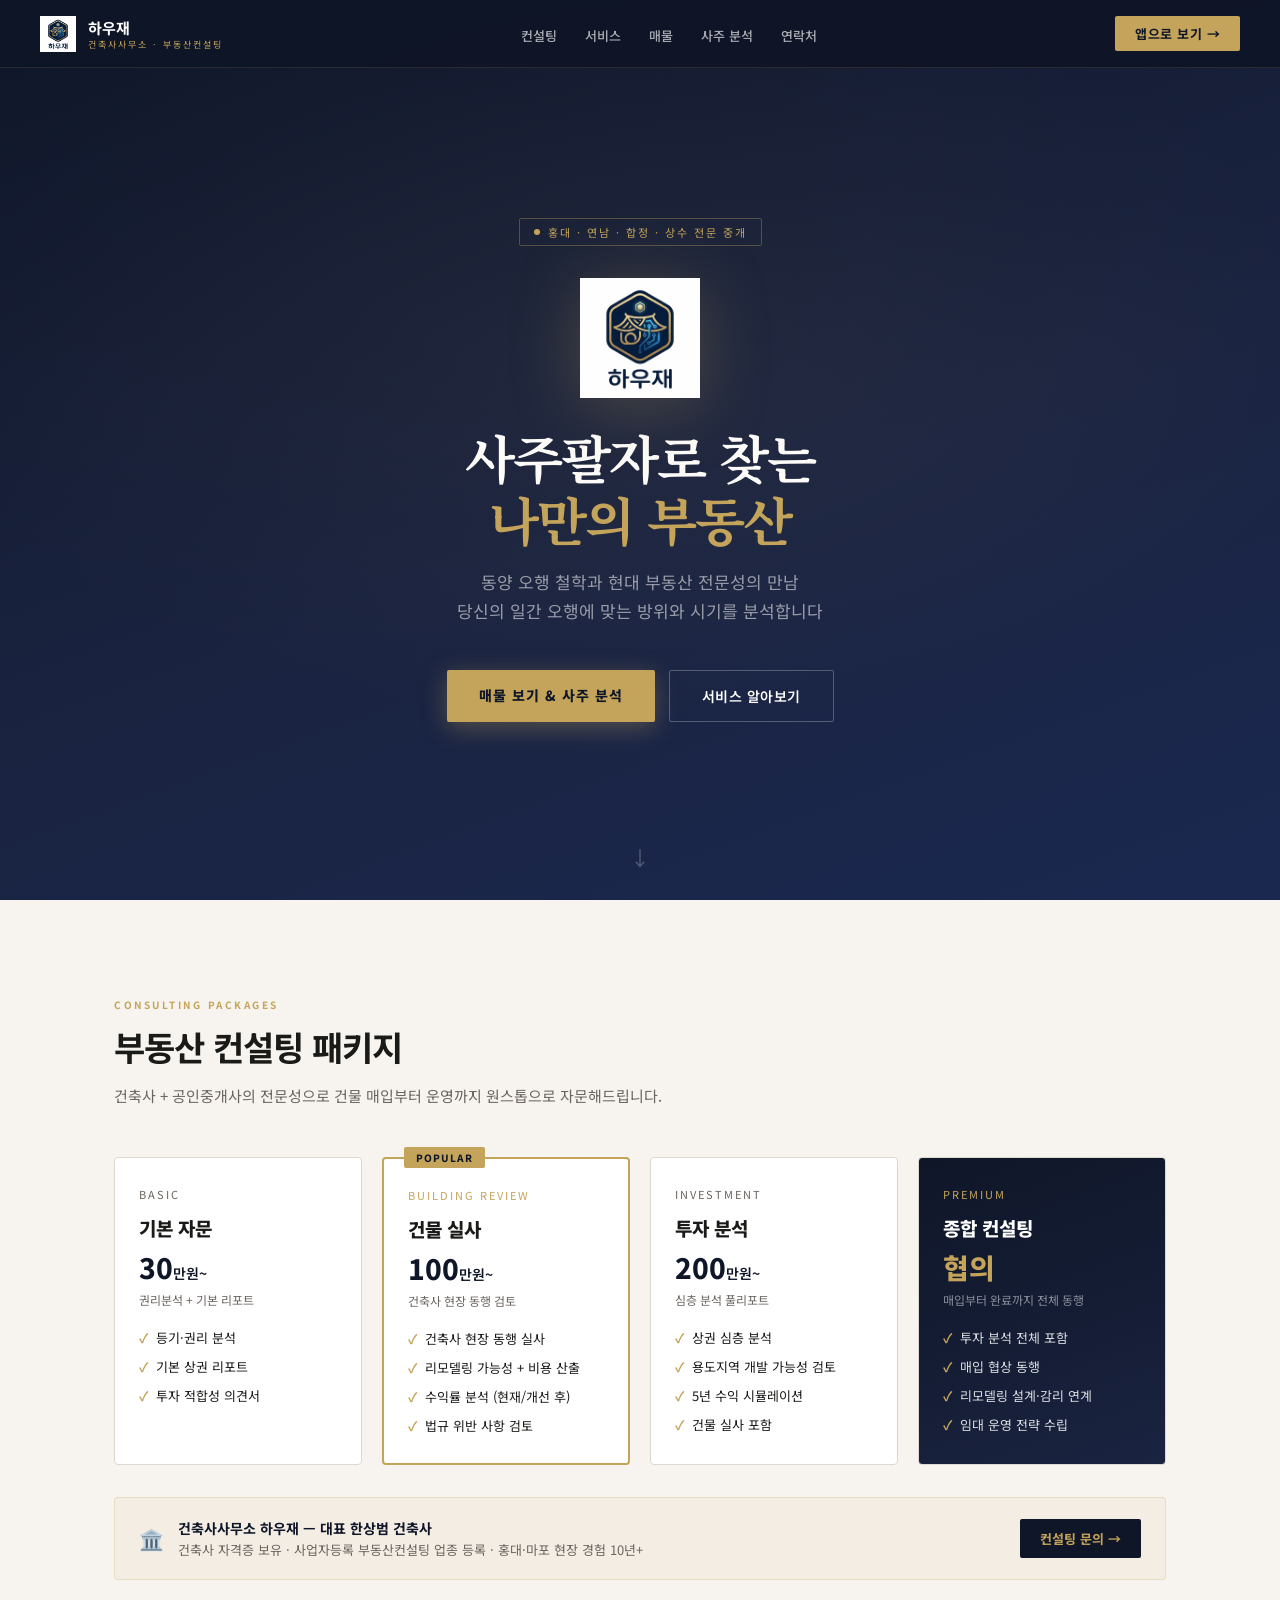
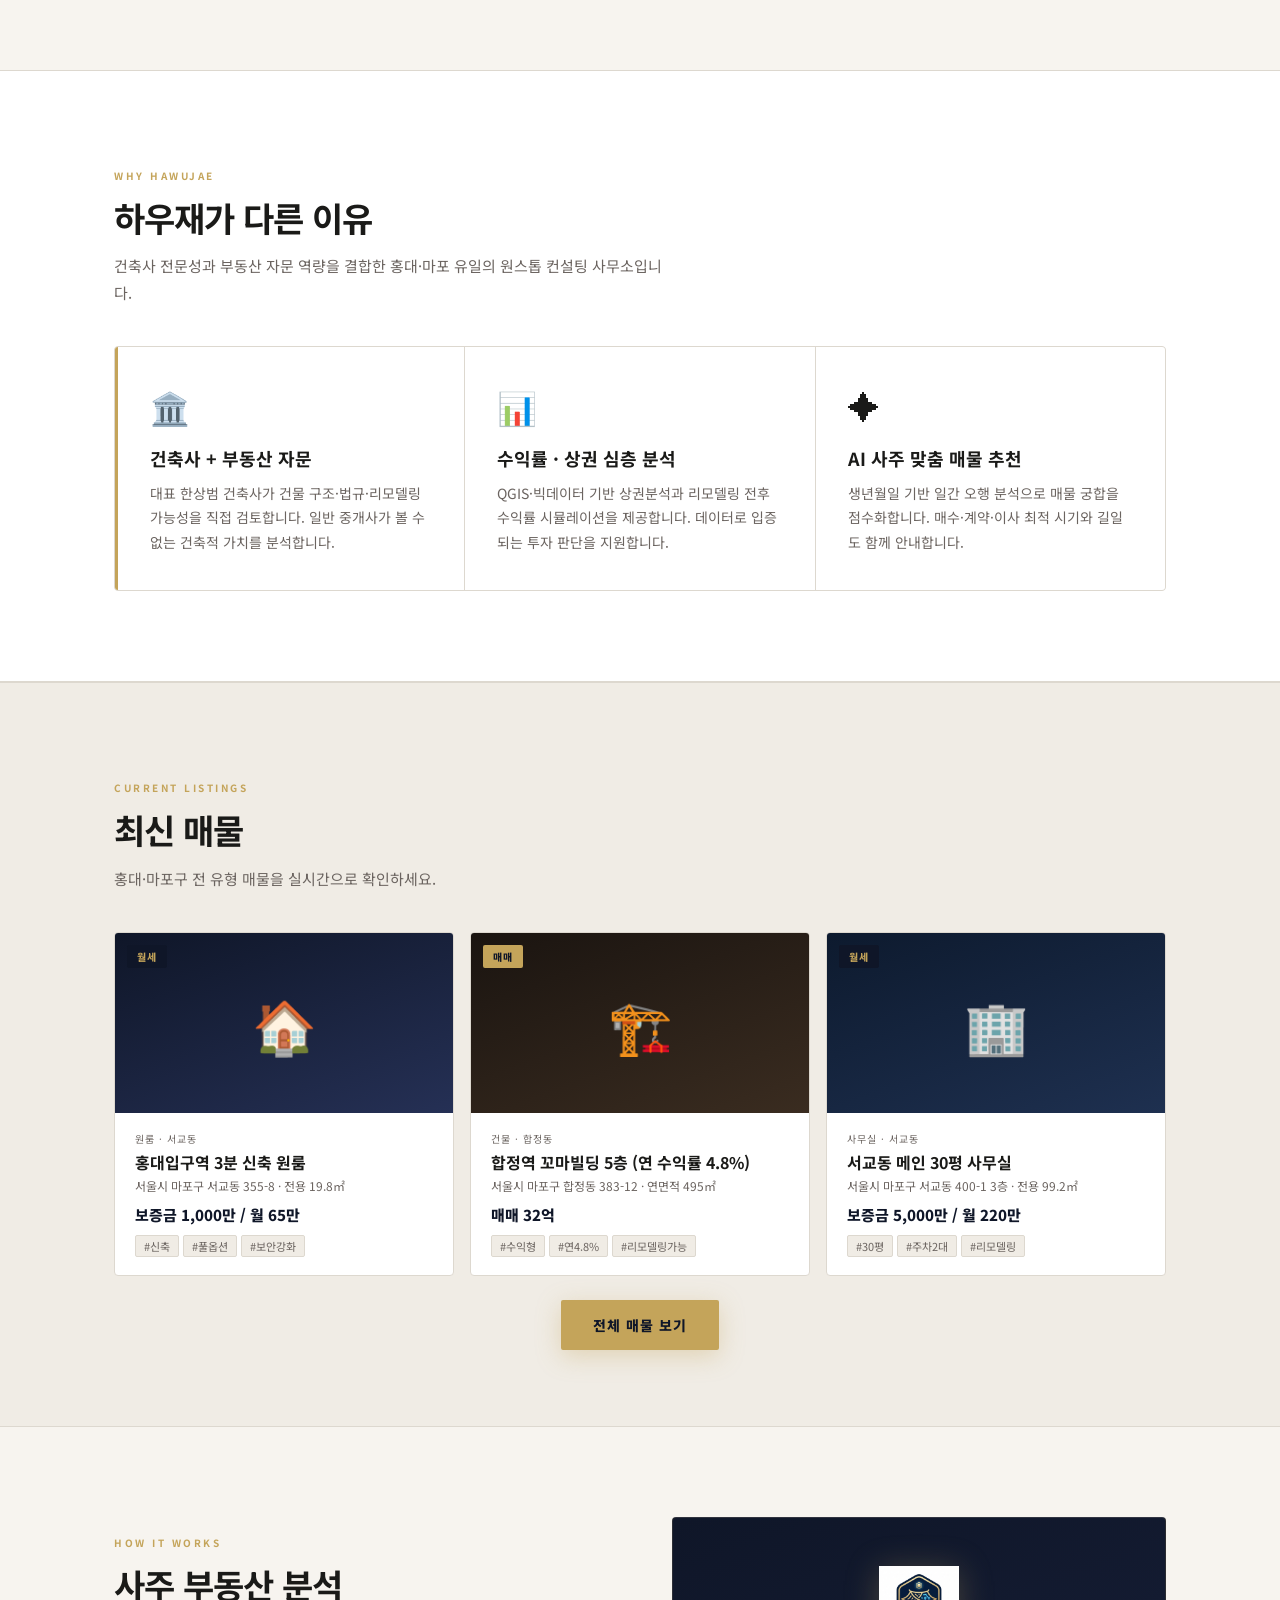
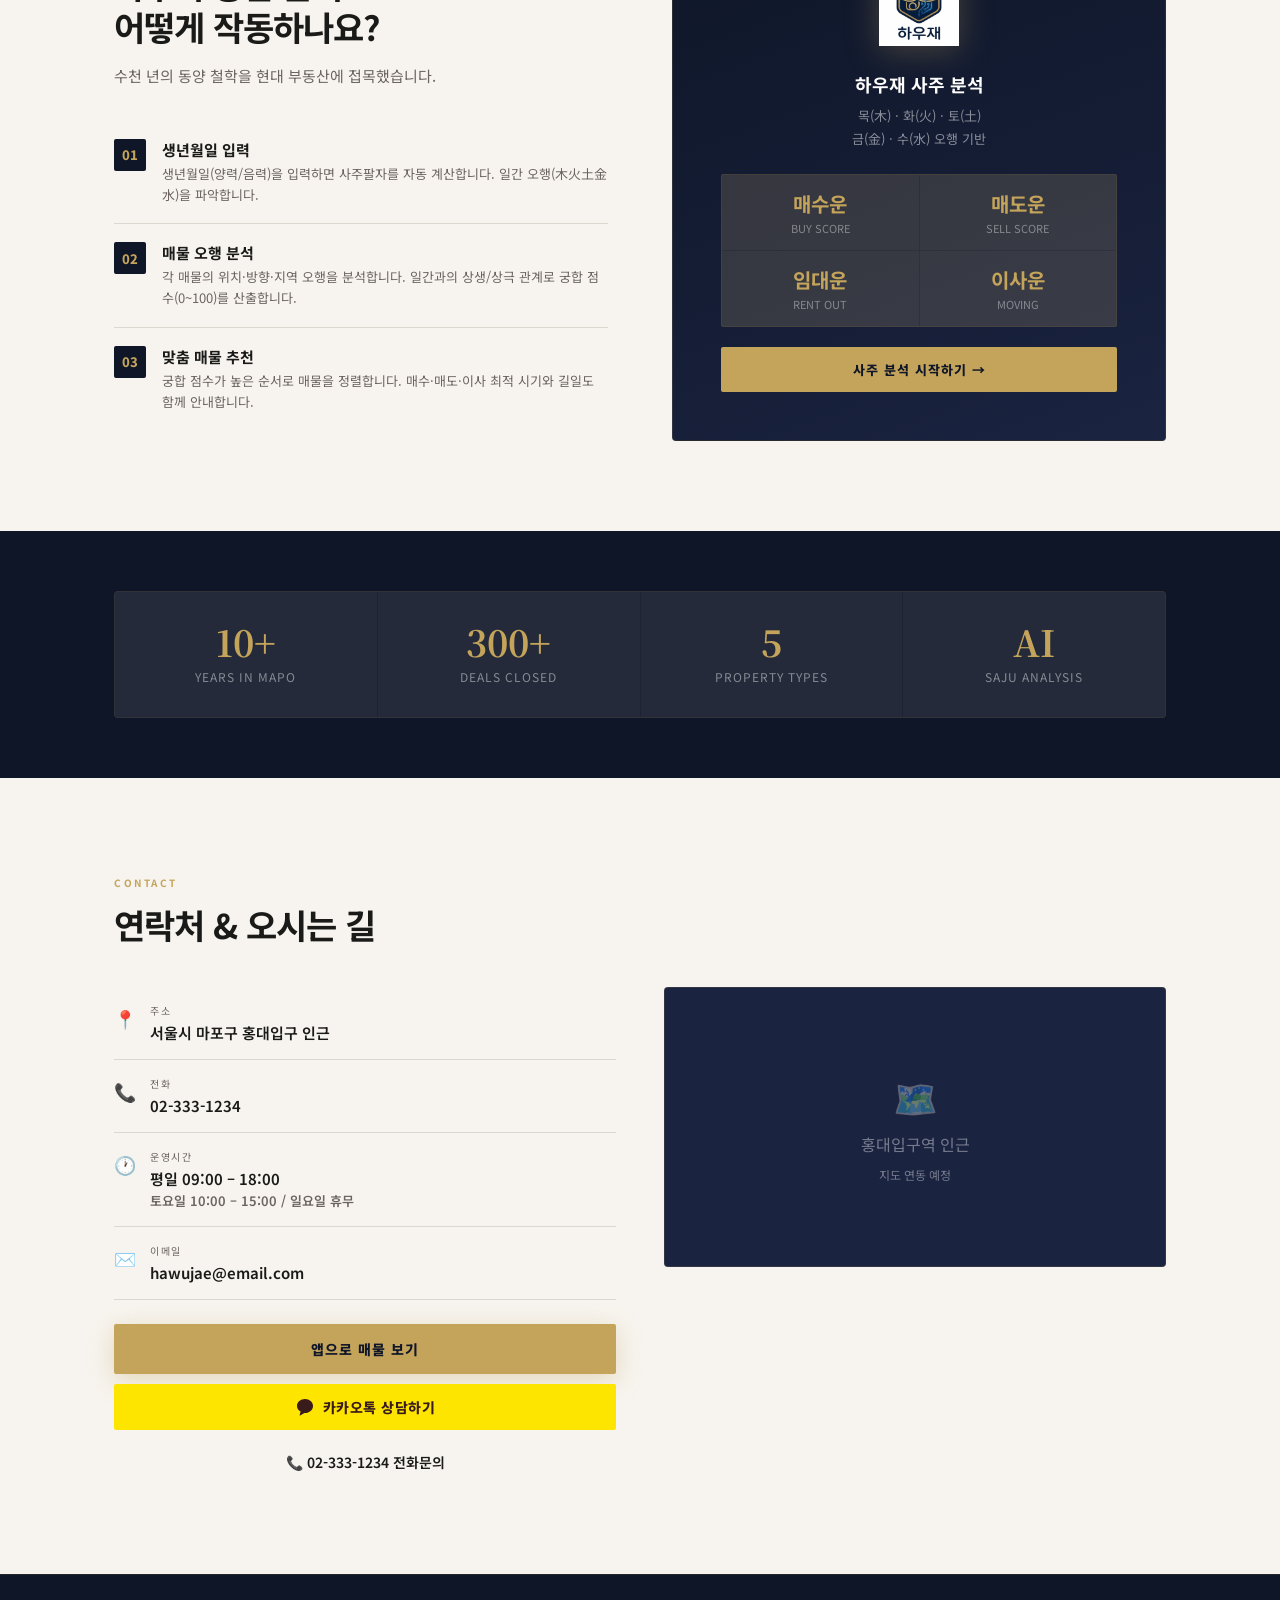
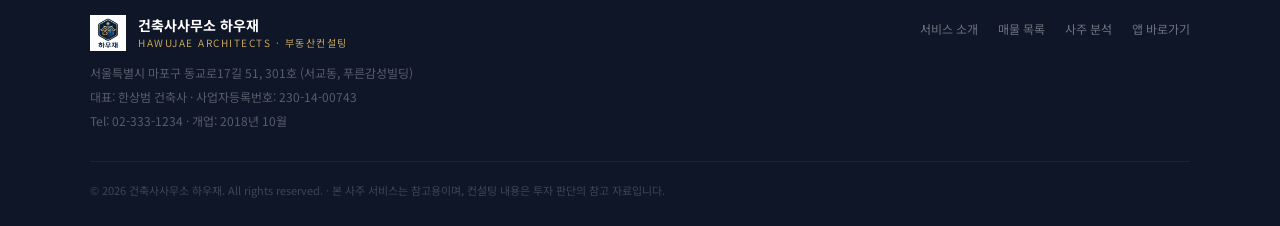
==== index.html @ f9d3a24a "feat: 부동산 컨설팅 패키지 섹션 추가 + 브랜딩 건축사사무소로 업데이트 - 브랜딩: '공인중개사사무소' → '건축사사무소 하우재' - 컨설팅 4종 패키지 섹션 추가 (기본자문" ====
<!DOCTYPE html>
<html lang="ko">
<head>
  <meta charset="UTF-8">
  <meta name="viewport" content="width=device-width, initial-scale=1.0">
  <meta name="theme-color" content="#0F1628">
  <meta name="description" content="건축사사무소 하우재 — 홍대·마포 부동산 컨설팅 전문. 건축사+공인중개사 원스톱 서비스. 건물매입 실사·상권분석·수익률 분석·리모델링 비용 산출.">
  <meta name="keywords" content="홍대부동산컨설팅,마포부동산자문,건물매입컨설팅,수익률분석,상권분석,리모델링,건축사사무소,서교동,꼬마빌딩,부동산자문">
  <meta name="robots" content="index, follow">
  <link rel="canonical" href="https://econature7-lab.github.io/budongsan-saju/">

  <!-- Open Graph -->
  <meta property="og:type"        content="website">
  <meta property="og:url"         content="https://econature7-lab.github.io/budongsan-saju/">
  <meta property="og:title"       content="건축사사무소 하우재 | 홍대·마포 부동산 컨설팅">
  <meta property="og:description" content="건축사+공인중개사 원스톱 서비스. 건물매입 실사·상권분석·수익률 분석·리모델링 비용 산출까지 홍대·마포 부동산 컨설팅 전문.">
  <meta property="og:image"       content="https://econature7-lab.github.io/budongsan-saju/assets/logo.png">
  <meta property="og:site_name"   content="건축사사무소 하우재">
  <meta property="og:locale"      content="ko_KR">

  <!-- Twitter Card -->
  <meta name="twitter:card"        content="summary">
  <meta name="twitter:title"       content="하우재 공인중개사사무소 | 홍대·마포 부동산">
  <meta name="twitter:description" content="사주팔자로 찾는 나만의 부동산 — 홍대·연남·합정 일대">
  <meta name="twitter:image"       content="https://econature7-lab.github.io/budongsan-saju/assets/logo.png">

  <title>건축사사무소 하우재 | 홍대·마포 부동산 컨설팅·자문</title>

  <!-- JSON-LD 구조화 데이터 -->
  <script type="application/ld+json">
  {
    "@context": "https://schema.org",
    "@type": "RealEstateAgent",
    "name": "건축사사무소 하우재",
    "description": "건축사+공인중개사 원스톱 부동산 컨설팅. 건물매입 실사·수익률 분석·상권분석·리모델링 비용 산출 전문",
    "url": "https://econature7-lab.github.io/budongsan-saju/",
    "logo": "https://econature7-lab.github.io/budongsan-saju/assets/logo.png",
    "telephone": "02-333-1234",
    "address": {
      "@type": "PostalAddress",
      "streetAddress": "서교동",
      "addressLocality": "마포구",
      "addressRegion": "서울",
      "addressCountry": "KR"
    },
    "areaServed": ["홍대","연남동","합정동","상수동","마포구"],
    "sameAs": ["https://econature7-lab.github.io/budongsan-saju/app.html"]
  }
  </script>
  <link rel="preconnect" href="https://fonts.googleapis.com">
  <link rel="preconnect" href="https://fonts.gstatic.com" crossorigin>
  <link href="https://fonts.googleapis.com/css2?family=Noto+Sans+KR:wght@300;400;500;600;700&family=Noto+Serif+KR:wght@400;700&display=swap" rel="stylesheet">
  <style>
    *, *::before, *::after { margin:0; padding:0; box-sizing:border-box; }
    :root {
      --navy:   #0F1628;
      --navy2:  #1A2340;
      --navy3:  #253055;
      --gold:   #C4A45A;
      --gold2:  #DFC07A;
      --bg:     #F7F4EF;
      --bg2:    #F0ECE5;
      --text:   #1A1A18;
      --muted:  #6B6460;
      --border: #DDD8CF;
      --white:  #FFFFFF;
    }
    html { scroll-behavior: smooth; }
    body { font-family:'Noto Sans KR',sans-serif; background:var(--bg); color:var(--text); overflow-x:hidden; }

    /* ── 내비게이션 ── */
    .nav {
      position:fixed; top:0; left:0; right:0; z-index:1000;
      display:flex; align-items:center; justify-content:space-between;
      padding:0 40px; height:68px;
      background:rgba(15,22,40,.95); backdrop-filter:blur(16px);
      border-bottom:1px solid rgba(196,164,90,.15);
    }
    .nav-logo { display:flex; align-items:center; gap:12px; text-decoration:none; }
    .nav-logo img { width:36px; height:36px; object-fit:contain; }
    .nav-logo-text { color:white; }
    .nav-logo-text .name { font-size:15px; font-weight:700; }
    .nav-logo-text .sub { font-size:9px; color:var(--gold); letter-spacing:2px; text-transform:uppercase; }
    .nav-links { display:flex; gap:28px; list-style:none; }
    .nav-links a { color:rgba(255,255,255,.65); text-decoration:none; font-size:13px; font-weight:500; transition:color .15s; }
    .nav-links a:hover { color:var(--gold); }
    .nav-cta {
      padding:8px 20px; background:var(--gold); color:var(--navy);
      text-decoration:none; font-size:13px; font-weight:700;
      letter-spacing:.5px; border-radius:2px; transition:opacity .15s;
    }
    .nav-cta:hover { opacity:.85; }
    .nav-mobile-menu { display:none; background:transparent; border:none; cursor:pointer; color:white; font-size:22px; }

    /* ── HERO ── */
    .hero {
      min-height:100vh; display:flex; flex-direction:column; align-items:center; justify-content:center;
      background:linear-gradient(160deg, var(--navy) 0%, var(--navy2) 55%, #1A2850 100%);
      text-align:center; padding:100px 24px 60px; position:relative; overflow:hidden;
    }
    .hero::before {
      content:''; position:absolute; inset:0;
      background:radial-gradient(ellipse 80% 60% at 50% 40%, rgba(196,164,90,.06), transparent 70%);
      pointer-events:none;
    }
    .hero-badge {
      display:inline-flex; align-items:center; gap:8px;
      border:1px solid rgba(196,164,90,.35); border-radius:2px;
      padding:5px 14px; margin-bottom:32px;
      font-size:11px; color:var(--gold); letter-spacing:2px; text-transform:uppercase;
    }
    .hero-badge-dot { width:6px; height:6px; border-radius:50%; background:var(--gold); animation:pulse 2s infinite; }
    @keyframes pulse { 0%,100%{opacity:1} 50%{opacity:.4} }
    .hero-logo { width:120px; height:120px; object-fit:contain; margin-bottom:28px;
      filter:drop-shadow(0 8px 32px rgba(196,164,90,.25)); }
    .hero-title {
      font-family:'Noto Serif KR', serif;
      font-size:clamp(30px, 5vw, 52px); font-weight:700; color:white;
      line-height:1.2; margin-bottom:16px; letter-spacing:-2px;
    }
    .hero-title-gold { color:var(--gold); }
    .hero-sub { font-size:clamp(14px,2vw,17px); color:rgba(255,255,255,.55); margin-bottom:44px; line-height:1.75; }
    .hero-btns { display:flex; gap:14px; flex-wrap:wrap; justify-content:center; }
    .btn-primary {
      padding:15px 32px; background:var(--gold); color:var(--navy);
      text-decoration:none; font-size:14px; font-weight:800; border-radius:2px;
      letter-spacing:1px; text-transform:uppercase; transition:all .15s;
      box-shadow:0 6px 24px rgba(196,164,90,.35);
    }
    .btn-primary:hover { opacity:.88; transform:translateY(-1px); }
    .btn-outline {
      padding:15px 32px; background:transparent; color:white;
      text-decoration:none; font-size:14px; font-weight:600; border-radius:2px;
      border:1px solid rgba(255,255,255,.25); letter-spacing:.5px; transition:all .15s;
    }
    .btn-outline:hover { border-color:var(--gold); color:var(--gold); }
    .hero-scroll { position:absolute; bottom:28px; left:50%; transform:translateX(-50%); color:rgba(255,255,255,.25); font-size:20px; animation:scrollDown 2s infinite; }
    @keyframes scrollDown { 0%,100%{transform:translateX(-50%) translateY(0)} 50%{transform:translateX(-50%) translateY(6px)} }

    /* ── SECTION 공통 ── */
    section { padding:90px 24px; max-width:1100px; margin:0 auto; }
    .section-wrap { max-width:1100px; margin:0 auto; padding:90px 24px; }
    .section-badge {
      display:inline-block; font-size:10px; font-weight:700; color:var(--gold);
      letter-spacing:2.5px; text-transform:uppercase; margin-bottom:14px;
    }
    .section-title { font-size:clamp(22px,3vw,34px); font-weight:700; line-height:1.25; margin-bottom:14px; letter-spacing:-1px; }
    .section-sub { font-size:15px; color:var(--muted); line-height:1.75; max-width:560px; }

    /* ── 특징 3열 ── */
    .features-bg { background:var(--white); border-top:1px solid var(--border); border-bottom:1px solid var(--border); }
    .features-grid { display:grid; grid-template-columns:repeat(auto-fit,minmax(260px,1fr)); gap:1px; background:var(--border); border:1px solid var(--border); border-radius:4px; overflow:hidden; }
    .feature-card { background:var(--white); padding:36px 32px; }
    .feature-icon { font-size:32px; margin-bottom:16px; }
    .feature-title { font-size:18px; font-weight:700; margin-bottom:10px; }
    .feature-desc { font-size:14px; color:var(--muted); line-height:1.75; }
    .feature-card:first-child { border-left:3px solid var(--gold); }

    /* ── LISTINGS PREVIEW ── */
    .listings-bg { background:var(--bg2); border-top:1px solid var(--border); border-bottom:1px solid var(--border); }
    .listings-grid { display:grid; grid-template-columns:repeat(auto-fit,minmax(300px,1fr)); gap:16px; margin-top:40px; }
    .listing-card {
      background:var(--white); border-radius:4px; overflow:hidden;
      border:1px solid var(--border); transition:transform .2s, box-shadow .2s;
    }
    .listing-card:hover { transform:translateY(-4px); box-shadow:0 12px 40px rgba(15,22,40,.1); }
    .listing-thumb {
      height:180px; display:flex; align-items:center; justify-content:center;
      font-size:52px; position:relative;
    }
    .listing-thumb-oneroom      { background:linear-gradient(160deg,#0F1628,#253055); }
    .listing-thumb-office       { background:linear-gradient(160deg,#0D1A2E,#1E3050); }
    .listing-thumb-building     { background:linear-gradient(160deg,#1A1410,#3A2C20); }
    .listing-thumb-land         { background:linear-gradient(160deg,#0D1E10,#1E3422); }
    .listing-thumb-construction { background:linear-gradient(160deg,#1E1208,#3E2818); }
    .listing-badge {
      position:absolute; top:12px; left:12px;
      padding:4px 10px; border-radius:2px; font-size:10px; font-weight:800; letter-spacing:1px;
    }
    .listing-badge-monthly { background:var(--navy); color:var(--gold); }
    .listing-badge-jeonse  { background:#1565C0; color:white; }
    .listing-badge-sale    { background:var(--gold); color:var(--navy); }
    .listing-body { padding:18px 20px; }
    .listing-type { font-size:10px; color:var(--muted); letter-spacing:1px; text-transform:uppercase; margin-bottom:6px; }
    .listing-title { font-size:16px; font-weight:700; margin-bottom:4px; line-height:1.3; }
    .listing-addr  { font-size:12px; color:var(--muted); margin-bottom:10px; }
    .listing-price { font-size:15px; font-weight:800; color:var(--navy); margin-bottom:10px; }
    .listing-tags  { display:flex; flex-wrap:wrap; gap:4px; }
    .listing-tag   { font-size:11px; color:var(--muted); background:var(--bg2); border:1px solid var(--border); border-radius:2px; padding:2px 8px; }
    .listings-cta  { text-align:center; margin-top:36px; }

    /* ── 사주 소개 ── */
    .saju-section { display:grid; grid-template-columns:1fr 1fr; gap:64px; align-items:center; }
    .saju-visual {
      background:linear-gradient(160deg,var(--navy),var(--navy2));
      border-radius:4px; padding:48px; text-align:center;
      border:1px solid rgba(196,164,90,.15);
    }
    .saju-visual img { width:80px; height:80px; object-fit:contain; margin-bottom:20px; filter:drop-shadow(0 4px 16px rgba(196,164,90,.3)); }
    .saju-steps { display:flex; flex-direction:column; gap:0; }
    .saju-step { display:flex; gap:16px; padding:18px 0; border-bottom:1px solid var(--border); }
    .saju-step:last-child { border-bottom:none; }
    .saju-num {
      width:32px; height:32px; background:var(--navy); color:var(--gold);
      border-radius:2px; display:flex; align-items:center; justify-content:center;
      font-size:13px; font-weight:800; flex-shrink:0;
    }
    .saju-step-title { font-size:15px; font-weight:700; margin-bottom:4px; }
    .saju-step-desc { font-size:13px; color:var(--muted); line-height:1.6; }

    /* ── 통계 띠 ── */
    .stats-bg { background:var(--navy); }
    .stats-grid { display:grid; grid-template-columns:repeat(auto-fit,minmax(160px,1fr)); gap:1px; background:rgba(255,255,255,.06); border:1px solid rgba(196,164,90,.12); border-radius:4px; overflow:hidden; }
    .stat-card { background:rgba(255,255,255,.03); padding:32px 24px; text-align:center; }
    .stat-num { font-size:36px; font-weight:700; color:var(--gold); line-height:1; margin-bottom:8px; font-family:'Noto Serif KR',serif; }
    .stat-label { font-size:12px; color:rgba(255,255,255,.45); letter-spacing:1px; text-transform:uppercase; }

    /* ── 연락처 ── */
    .contact-grid { display:grid; grid-template-columns:1fr 1fr; gap:48px; align-items:start; }
    .contact-info-list { display:flex; flex-direction:column; gap:0; }
    .contact-row {
      display:flex; align-items:flex-start; gap:14px; padding:16px 0;
      border-bottom:1px solid var(--border);
    }
    .contact-row:last-child { border-bottom:none; }
    .contact-icon { font-size:18px; flex-shrink:0; margin-top:2px; }
    .contact-label { font-size:10px; color:var(--muted); letter-spacing:1.5px; text-transform:uppercase; margin-bottom:4px; }
    .contact-value { font-size:15px; font-weight:600; }
    .contact-map-placeholder {
      background:var(--navy2); border-radius:4px; height:280px;
      display:flex; flex-direction:column; align-items:center; justify-content:center;
      border:1px solid rgba(196,164,90,.15); color:rgba(255,255,255,.4); gap:10px;
    }

    /* ── FOOTER ── */
    .footer { background:var(--navy); border-top:1px solid rgba(196,164,90,.12); padding:40px 40px 28px; }
    .footer-inner { max-width:1100px; margin:0 auto; display:flex; justify-content:space-between; align-items:flex-start; flex-wrap:wrap; gap:28px; }
    .footer-brand { display:flex; align-items:center; gap:12px; }
    .footer-brand img { width:36px; height:36px; object-fit:contain; }
    .footer-brand-text .name { font-size:14px; font-weight:700; color:white; }
    .footer-brand-text .sub { font-size:10px; color:var(--gold); letter-spacing:1.5px; }
    .footer-info { font-size:12px; color:rgba(255,255,255,.3); line-height:2; margin-top:10px; }
    .footer-links { display:flex; gap:20px; list-style:none; }
    .footer-links a { font-size:12px; color:rgba(255,255,255,.4); text-decoration:none; }
    .footer-links a:hover { color:var(--gold); }
    .footer-bottom { max-width:1100px; margin:28px auto 0; padding-top:20px; border-top:1px solid rgba(255,255,255,.06); font-size:11px; color:rgba(255,255,255,.2); }

    /* ── 모바일 반응형 ── */
    @media (max-width:768px) {
      .nav { padding:0 20px; }
      .nav-links, .nav-cta { display:none; }
      .nav-mobile-menu { display:block; }
      .hero { padding:80px 20px 48px; }
      .hero-logo { width:88px; height:88px; }
      .section-wrap { padding:60px 20px; }
      section { padding:60px 20px; }
      .saju-section { grid-template-columns:1fr; gap:32px; }
      .contact-grid { grid-template-columns:1fr; gap:32px; }
      .footer-inner { flex-direction:column; }
      .footer { padding:32px 20px 24px; }
      .stats-grid { grid-template-columns:repeat(2,1fr); }
    }
  </style>
</head>
<body>

<!-- ══ 내비게이션 ══ -->
<nav class="nav">
  <a href="index.html" class="nav-logo">
    <img src="assets/logo.png" alt="하우재">
    <div class="nav-logo-text">
      <div class="name">하우재</div>
      <div class="sub">건축사사무소 · 부동산컨설팅</div>
    </div>
  </a>
  <ul class="nav-links">
    <li><a href="#consulting">컨설팅</a></li>
    <li><a href="#features">서비스</a></li>
    <li><a href="#listings">매물</a></li>
    <li><a href="#saju">사주 분석</a></li>
    <li><a href="#contact">연락처</a></li>
  </ul>
  <a href="app.html" class="nav-cta">앱으로 보기 →</a>
  <button class="nav-mobile-menu" onclick="document.location='app.html'">☰</button>
</nav>

<!-- ══ HERO ══ -->
<div class="hero">
  <div class="hero-badge">
    <span class="hero-badge-dot"></span>
    홍대 · 연남 · 합정 · 상수 전문 중개
  </div>
  <img src="assets/logo.png" class="hero-logo" alt="하우재">
  <h1 class="hero-title">
    사주팔자로 찾는<br>
    <span class="hero-title-gold">나만의 부동산</span>
  </h1>
  <p class="hero-sub">
    동양 오행 철학과 현대 부동산 전문성의 만남<br>
    당신의 일간 오행에 맞는 방위와 시기를 분석합니다
  </p>
  <div class="hero-btns">
    <a href="app.html" class="btn-primary">매물 보기 & 사주 분석</a>
    <a href="#features" class="btn-outline">서비스 알아보기</a>
  </div>
  <div class="hero-scroll">↓</div>
</div>

<!-- ══ 컨설팅 패키지 ══ -->
<div style="background:var(--bg)" id="consulting">
  <div class="section-wrap">
    <div class="section-badge">CONSULTING PACKAGES</div>
    <h2 class="section-title">부동산 컨설팅 패키지</h2>
    <p class="section-sub" style="margin-bottom:48px">건축사 + 공인중개사의 전문성으로 건물 매입부터 운영까지 원스톱으로 자문해드립니다.</p>
    <div style="display:grid;grid-template-columns:repeat(auto-fit,minmax(240px,1fr));gap:20px">

      <!-- 기본 자문 -->
      <div style="border:1px solid var(--border);border-radius:4px;padding:28px 24px;background:var(--white)">
        <div style="font-size:11px;color:var(--muted);letter-spacing:2px;text-transform:uppercase;margin-bottom:12px">BASIC</div>
        <div style="font-size:19px;font-weight:800;margin-bottom:6px">기본 자문</div>
        <div style="font-size:28px;font-weight:800;color:var(--navy);margin-bottom:4px">30<span style="font-size:14px;font-weight:600">만원~</span></div>
        <div style="font-size:12px;color:var(--muted);margin-bottom:20px">권리분석 + 기본 리포트</div>
        <ul style="list-style:none;display:flex;flex-direction:column;gap:10px">
          <li style="font-size:13px;color:var(--text);display:flex;gap:8px"><span style="color:var(--gold);font-weight:700">✓</span> 등기·권리 분석</li>
          <li style="font-size:13px;color:var(--text);display:flex;gap:8px"><span style="color:var(--gold);font-weight:700">✓</span> 기본 상권 리포트</li>
          <li style="font-size:13px;color:var(--text);display:flex;gap:8px"><span style="color:var(--gold);font-weight:700">✓</span> 투자 적합성 의견서</li>
        </ul>
      </div>

      <!-- 건물 실사 -->
      <div style="border:2px solid var(--gold);border-radius:4px;padding:28px 24px;background:var(--white);position:relative">
        <div style="position:absolute;top:-12px;left:20px;background:var(--gold);color:var(--navy);font-size:10px;font-weight:800;padding:3px 12px;border-radius:2px;letter-spacing:1px">POPULAR</div>
        <div style="font-size:11px;color:var(--gold);letter-spacing:2px;text-transform:uppercase;margin-bottom:12px">BUILDING REVIEW</div>
        <div style="font-size:19px;font-weight:800;margin-bottom:6px">건물 실사</div>
        <div style="font-size:28px;font-weight:800;color:var(--navy);margin-bottom:4px">100<span style="font-size:14px;font-weight:600">만원~</span></div>
        <div style="font-size:12px;color:var(--muted);margin-bottom:20px">건축사 현장 동행 검토</div>
        <ul style="list-style:none;display:flex;flex-direction:column;gap:10px">
          <li style="font-size:13px;color:var(--text);display:flex;gap:8px"><span style="color:var(--gold);font-weight:700">✓</span> 건축사 현장 동행 실사</li>
          <li style="font-size:13px;color:var(--text);display:flex;gap:8px"><span style="color:var(--gold);font-weight:700">✓</span> 리모델링 가능성 + 비용 산출</li>
          <li style="font-size:13px;color:var(--text);display:flex;gap:8px"><span style="color:var(--gold);font-weight:700">✓</span> 수익률 분석 (현재/개선 후)</li>
          <li style="font-size:13px;color:var(--text);display:flex;gap:8px"><span style="color:var(--gold);font-weight:700">✓</span> 법규 위반 사항 검토</li>
        </ul>
      </div>

      <!-- 투자 분석 -->
      <div style="border:1px solid var(--border);border-radius:4px;padding:28px 24px;background:var(--white)">
        <div style="font-size:11px;color:var(--muted);letter-spacing:2px;text-transform:uppercase;margin-bottom:12px">INVESTMENT</div>
        <div style="font-size:19px;font-weight:800;margin-bottom:6px">투자 분석</div>
        <div style="font-size:28px;font-weight:800;color:var(--navy);margin-bottom:4px">200<span style="font-size:14px;font-weight:600">만원~</span></div>
        <div style="font-size:12px;color:var(--muted);margin-bottom:20px">심층 분석 풀리포트</div>
        <ul style="list-style:none;display:flex;flex-direction:column;gap:10px">
          <li style="font-size:13px;color:var(--text);display:flex;gap:8px"><span style="color:var(--gold);font-weight:700">✓</span> 상권 심층 분석</li>
          <li style="font-size:13px;color:var(--text);display:flex;gap:8px"><span style="color:var(--gold);font-weight:700">✓</span> 용도지역 개발 가능성 검토</li>
          <li style="font-size:13px;color:var(--text);display:flex;gap:8px"><span style="color:var(--gold);font-weight:700">✓</span> 5년 수익 시뮬레이션</li>
          <li style="font-size:13px;color:var(--text);display:flex;gap:8px"><span style="color:var(--gold);font-weight:700">✓</span> 건물 실사 포함</li>
        </ul>
      </div>

      <!-- 종합 컨설팅 -->
      <div style="border:1px solid var(--border);border-radius:4px;padding:28px 24px;background:linear-gradient(160deg,var(--navy),var(--navy2))">
        <div style="font-size:11px;color:var(--gold);letter-spacing:2px;text-transform:uppercase;margin-bottom:12px">PREMIUM</div>
        <div style="font-size:19px;font-weight:800;margin-bottom:6px;color:white">종합 컨설팅</div>
        <div style="font-size:28px;font-weight:800;color:var(--gold);margin-bottom:4px">협의</div>
        <div style="font-size:12px;color:rgba(255,255,255,.5);margin-bottom:20px">매입부터 완료까지 전체 동행</div>
        <ul style="list-style:none;display:flex;flex-direction:column;gap:10px">
          <li style="font-size:13px;color:rgba(255,255,255,.85);display:flex;gap:8px"><span style="color:var(--gold);font-weight:700">✓</span> 투자 분석 전체 포함</li>
          <li style="font-size:13px;color:rgba(255,255,255,.85);display:flex;gap:8px"><span style="color:var(--gold);font-weight:700">✓</span> 매입 협상 동행</li>
          <li style="font-size:13px;color:rgba(255,255,255,.85);display:flex;gap:8px"><span style="color:var(--gold);font-weight:700">✓</span> 리모델링 설계·감리 연계</li>
          <li style="font-size:13px;color:rgba(255,255,255,.85);display:flex;gap:8px"><span style="color:var(--gold);font-weight:700">✓</span> 임대 운영 전략 수립</li>
        </ul>
      </div>

    </div>
    <div style="margin-top:32px;padding:20px 24px;background:rgba(196,164,90,.08);border:1px solid rgba(196,164,90,.25);border-radius:4px;display:flex;align-items:center;gap:14px;flex-wrap:wrap">
      <span style="font-size:20px">🏛️</span>
      <div>
        <div style="font-size:14px;font-weight:700;color:var(--navy);margin-bottom:2px">건축사사무소 하우재 — 대표 한상범 건축사</div>
        <div style="font-size:13px;color:var(--muted)">건축사 자격증 보유 · 사업자등록 부동산컨설팅 업종 등록 · 홍대·마포 현장 경험 10년+</div>
      </div>
      <a href="#contact" style="margin-left:auto;padding:10px 20px;background:var(--navy);color:var(--gold);text-decoration:none;font-size:13px;font-weight:700;border-radius:2px;white-space:nowrap">컨설팅 문의 →</a>
    </div>
  </div>
</div>

<!-- ══ 특징 ══ -->
<div class="features-bg" id="features">
  <div class="section-wrap">
    <div class="section-badge">WHY HAWUJAE</div>
    <h2 class="section-title">하우재가 다른 이유</h2>
    <p class="section-sub" style="margin-bottom:40px">건축사 전문성과 부동산 자문 역량을 결합한 홍대·마포 유일의 원스톱 컨설팅 사무소입니다.</p>
    <div class="features-grid">
      <div class="feature-card">
        <div class="feature-icon">🏛️</div>
        <div class="feature-title">건축사 + 부동산 자문</div>
        <div class="feature-desc">대표 한상범 건축사가 건물 구조·법규·리모델링 가능성을 직접 검토합니다. 일반 중개사가 볼 수 없는 건축적 가치를 분석합니다.</div>
      </div>
      <div class="feature-card">
        <div class="feature-icon">📊</div>
        <div class="feature-title">수익률 · 상권 심층 분석</div>
        <div class="feature-desc">QGIS·빅데이터 기반 상권분석과 리모델링 전후 수익률 시뮬레이션을 제공합니다. 데이터로 입증되는 투자 판단을 지원합니다.</div>
      </div>
      <div class="feature-card">
        <div class="feature-icon">✦</div>
        <div class="feature-title">AI 사주 맞춤 매물 추천</div>
        <div class="feature-desc">생년월일 기반 일간 오행 분석으로 매물 궁합을 점수화합니다. 매수·계약·이사 최적 시기와 길일도 함께 안내합니다.</div>
      </div>
    </div>
  </div>
</div>

<!-- ══ 매물 미리보기 ══ -->
<div class="listings-bg" id="listings">
  <div class="section-wrap">
    <div class="section-badge">CURRENT LISTINGS</div>
    <h2 class="section-title">최신 매물</h2>
    <p class="section-sub">홍대·마포구 전 유형 매물을 실시간으로 확인하세요.</p>
    <div class="listings-grid">
      <!-- 매물 1 -->
      <div class="listing-card">
        <div class="listing-thumb listing-thumb-oneroom">
          <span>🏠</span>
          <span class="listing-badge listing-badge-monthly">월세</span>
        </div>
        <div class="listing-body">
          <div class="listing-type">원룸 · 서교동</div>
          <div class="listing-title">홍대입구역 3분 신축 원룸</div>
          <div class="listing-addr">서울시 마포구 서교동 355-8 · 전용 19.8㎡</div>
          <div class="listing-price">보증금 1,000만 / 월 65만</div>
          <div class="listing-tags">
            <span class="listing-tag">#신축</span>
            <span class="listing-tag">#풀옵션</span>
            <span class="listing-tag">#보안강화</span>
          </div>
        </div>
      </div>
      <!-- 매물 2 -->
      <div class="listing-card">
        <div class="listing-thumb listing-thumb-building">
          <span>🏗️</span>
          <span class="listing-badge listing-badge-sale">매매</span>
        </div>
        <div class="listing-body">
          <div class="listing-type">건물 · 합정동</div>
          <div class="listing-title">합정역 꼬마빌딩 5층 (연 수익률 4.8%)</div>
          <div class="listing-addr">서울시 마포구 합정동 383-12 · 연면적 495㎡</div>
          <div class="listing-price">매매 32억</div>
          <div class="listing-tags">
            <span class="listing-tag">#수익형</span>
            <span class="listing-tag">#연4.8%</span>
            <span class="listing-tag">#리모델링가능</span>
          </div>
        </div>
      </div>
      <!-- 매물 3 -->
      <div class="listing-card">
        <div class="listing-thumb listing-thumb-office">
          <span>🏢</span>
          <span class="listing-badge listing-badge-monthly">월세</span>
        </div>
        <div class="listing-body">
          <div class="listing-type">사무실 · 서교동</div>
          <div class="listing-title">서교동 메인 30평 사무실</div>
          <div class="listing-addr">서울시 마포구 서교동 400-1 3층 · 전용 99.2㎡</div>
          <div class="listing-price">보증금 5,000만 / 월 220만</div>
          <div class="listing-tags">
            <span class="listing-tag">#30평</span>
            <span class="listing-tag">#주차2대</span>
            <span class="listing-tag">#리모델링</span>
          </div>
        </div>
      </div>
    </div>
    <div class="listings-cta">
      <a href="app.html" class="btn-primary">전체 매물 보기</a>
    </div>
  </div>
</div>

<!-- ══ 사주 분석 소개 ══ -->
<div style="background:var(--bg)" id="saju">
  <div class="section-wrap">
    <div class="saju-section">
      <div>
        <div class="section-badge">HOW IT WORKS</div>
        <h2 class="section-title">사주 부동산 분석<br>어떻게 작동하나요?</h2>
        <p class="section-sub" style="margin-bottom:32px">수천 년의 동양 철학을 현대 부동산에 접목했습니다.</p>
        <div class="saju-steps">
          <div class="saju-step">
            <div class="saju-num">01</div>
            <div>
              <div class="saju-step-title">생년월일 입력</div>
              <div class="saju-step-desc">생년월일(양력/음력)을 입력하면 사주팔자를 자동 계산합니다. 일간 오행(木火土金水)을 파악합니다.</div>
            </div>
          </div>
          <div class="saju-step">
            <div class="saju-num">02</div>
            <div>
              <div class="saju-step-title">매물 오행 분석</div>
              <div class="saju-step-desc">각 매물의 위치·방향·지역 오행을 분석합니다. 일간과의 상생/상극 관계로 궁합 점수(0~100)를 산출합니다.</div>
            </div>
          </div>
          <div class="saju-step">
            <div class="saju-num">03</div>
            <div>
              <div class="saju-step-title">맞춤 매물 추천</div>
              <div class="saju-step-desc">궁합 점수가 높은 순서로 매물을 정렬합니다. 매수·매도·이사 최적 시기와 길일도 함께 안내합니다.</div>
            </div>
          </div>
        </div>
      </div>
      <div class="saju-visual">
        <img src="assets/logo.png" alt="하우재">
        <div style="color:white;font-size:18px;font-weight:700;margin-bottom:8px">하우재 사주 분석</div>
        <div style="color:rgba(255,255,255,.5);font-size:13px;line-height:1.75;margin-bottom:24px">
          목(木) · 화(火) · 토(土)<br>금(金) · 수(水) 오행 기반
        </div>
        <div style="display:grid;grid-template-columns:1fr 1fr;gap:1px;background:rgba(196,164,90,.15);border:1px solid rgba(196,164,90,.15);border-radius:2px;overflow:hidden">
          <div style="background:rgba(255,255,255,.04);padding:14px;text-align:center">
            <div style="color:var(--gold);font-size:20px;font-weight:700">매수운</div>
            <div style="color:rgba(255,255,255,.4);font-size:11px;margin-top:2px">BUY SCORE</div>
          </div>
          <div style="background:rgba(255,255,255,.04);padding:14px;text-align:center">
            <div style="color:var(--gold);font-size:20px;font-weight:700">매도운</div>
            <div style="color:rgba(255,255,255,.4);font-size:11px;margin-top:2px">SELL SCORE</div>
          </div>
          <div style="background:rgba(255,255,255,.04);padding:14px;text-align:center">
            <div style="color:var(--gold);font-size:20px;font-weight:700">임대운</div>
            <div style="color:rgba(255,255,255,.4);font-size:11px;margin-top:2px">RENT OUT</div>
          </div>
          <div style="background:rgba(255,255,255,.04);padding:14px;text-align:center">
            <div style="color:var(--gold);font-size:20px;font-weight:700">이사운</div>
            <div style="color:rgba(255,255,255,.4);font-size:11px;margin-top:2px">MOVING</div>
          </div>
        </div>
        <a href="app.html" style="display:block;margin-top:20px;padding:13px;background:var(--gold);color:var(--navy);text-decoration:none;font-size:13px;font-weight:800;letter-spacing:1px;border-radius:2px;text-transform:uppercase">
          사주 분석 시작하기 →
        </a>
      </div>
    </div>
  </div>
</div>

<!-- ══ 통계 띠 ══ -->
<div class="stats-bg">
  <div class="section-wrap" style="padding:60px 24px">
    <div class="stats-grid">
      <div class="stat-card">
        <div class="stat-num">10+</div>
        <div class="stat-label">Years in Mapo</div>
      </div>
      <div class="stat-card">
        <div class="stat-num">300+</div>
        <div class="stat-label">Deals Closed</div>
      </div>
      <div class="stat-card">
        <div class="stat-num">5</div>
        <div class="stat-label">Property Types</div>
      </div>
      <div class="stat-card">
        <div class="stat-num">AI</div>
        <div class="stat-label">Saju Analysis</div>
      </div>
    </div>
  </div>
</div>

<!-- ══ 연락처 ══ -->
<div style="background:var(--bg)" id="contact">
  <div class="section-wrap">
    <div class="section-badge">CONTACT</div>
    <h2 class="section-title" style="margin-bottom:40px">연락처 & 오시는 길</h2>
    <div class="contact-grid">
      <div class="contact-info-list">
        <div class="contact-row">
          <span class="contact-icon">📍</span>
          <div>
            <div class="contact-label">주소</div>
            <div class="contact-value">서울시 마포구 홍대입구 인근</div>
          </div>
        </div>
        <div class="contact-row">
          <span class="contact-icon">📞</span>
          <div>
            <div class="contact-label">전화</div>
            <div class="contact-value">02-333-1234</div>
          </div>
        </div>
        <div class="contact-row">
          <span class="contact-icon">🕐</span>
          <div>
            <div class="contact-label">운영시간</div>
            <div class="contact-value">평일 09:00 – 18:00<br><span style="font-size:13px;color:var(--muted)">토요일 10:00 – 15:00 / 일요일 휴무</span></div>
          </div>
        </div>
        <div class="contact-row">
          <span class="contact-icon">✉️</span>
          <div>
            <div class="contact-label">이메일</div>
            <div class="contact-value">hawujae@email.com</div>
          </div>
        </div>
        <div style="margin-top:24px;display:flex;flex-direction:column;gap:10px">
          <a href="app.html" class="btn-primary" style="display:block;text-align:center">앱으로 매물 보기</a>
          <a href="https://pf.kakao.com/_hawujae" target="_blank" rel="noopener"
            style="display:flex;align-items:center;justify-content:center;gap:8px;padding:13px;background:#FEE500;color:#391B1B;border-radius:2px;text-decoration:none;font-size:14px;font-weight:800;letter-spacing:.5px">
            <svg width="20" height="20" viewBox="0 0 20 20" fill="none"><path d="M10 2C5.582 2 2 5.134 2 9c0 2.32 1.408 4.37 3.556 5.618l-.948 3.51c-.084.31.24.554.51.38L9.48 16c.172.018.346.027.52.027C14.418 16.027 18 12.893 18 9S14.418 2 10 2z" fill="#391B1B"/></svg>
            카카오톡 상담하기
          </a>
          <a href="tel:02-333-1234"
            style="display:block;text-align:center;padding:12px;border:1px solid var(--border-strong);border-radius:2px;text-decoration:none;color:var(--text);font-size:14px;font-weight:600">
            📞 02-333-1234 전화문의
          </a>
        </div>
      </div>
      <div class="contact-map-placeholder">
        <span style="font-size:36px">🗺️</span>
        <div>홍대입구역 인근</div>
        <div style="font-size:12px">지도 연동 예정</div>
      </div>
    </div>
  </div>
</div>

<!-- ══ 푸터 ══ -->
<footer class="footer">
  <div class="footer-inner">
    <div>
      <div class="footer-brand">
        <img src="assets/logo.png" alt="하우재">
        <div class="footer-brand-text">
          <div class="name">건축사사무소 하우재</div>
          <div class="sub">HAWUJAE ARCHITECTS · 부동산컨설팅</div>
        </div>
      </div>
      <div class="footer-info">
        서울특별시 마포구 동교로17길 51, 301호 (서교동, 푸른감성빌딩)<br>
        대표: 한상범 건축사 · 사업자등록번호: 230-14-00743<br>
        Tel: 02-333-1234 · 개업: 2018년 10월
      </div>
    </div>
    <ul class="footer-links">
      <li><a href="#features">서비스 소개</a></li>
      <li><a href="#listings">매물 목록</a></li>
      <li><a href="#saju">사주 분석</a></li>
      <li><a href="app.html">앱 바로가기</a></li>
    </ul>
  </div>
  <div class="footer-bottom">
    © 2026 건축사사무소 하우재. All rights reserved. · 본 사주 서비스는 참고용이며, 컨설팅 내용은 투자 판단의 참고 자료입니다.
  </div>
</footer>

</body>
</html>
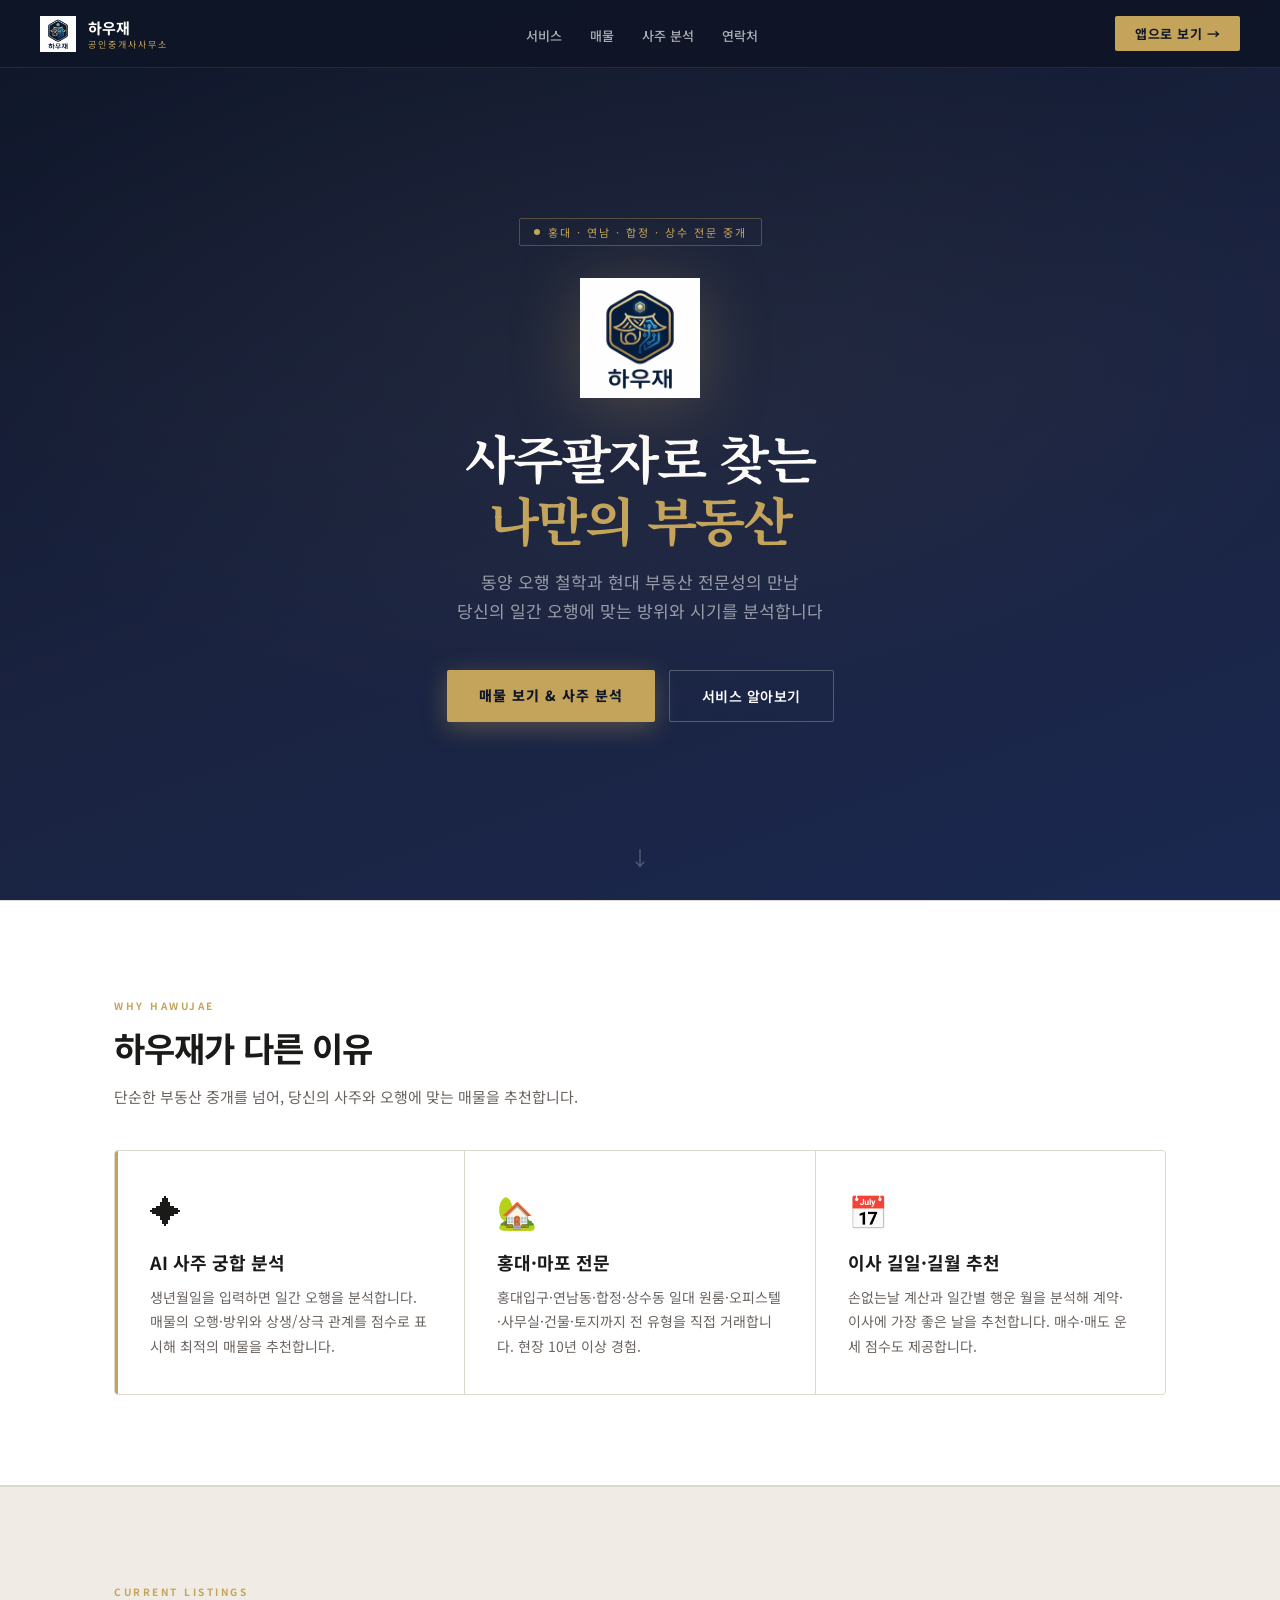
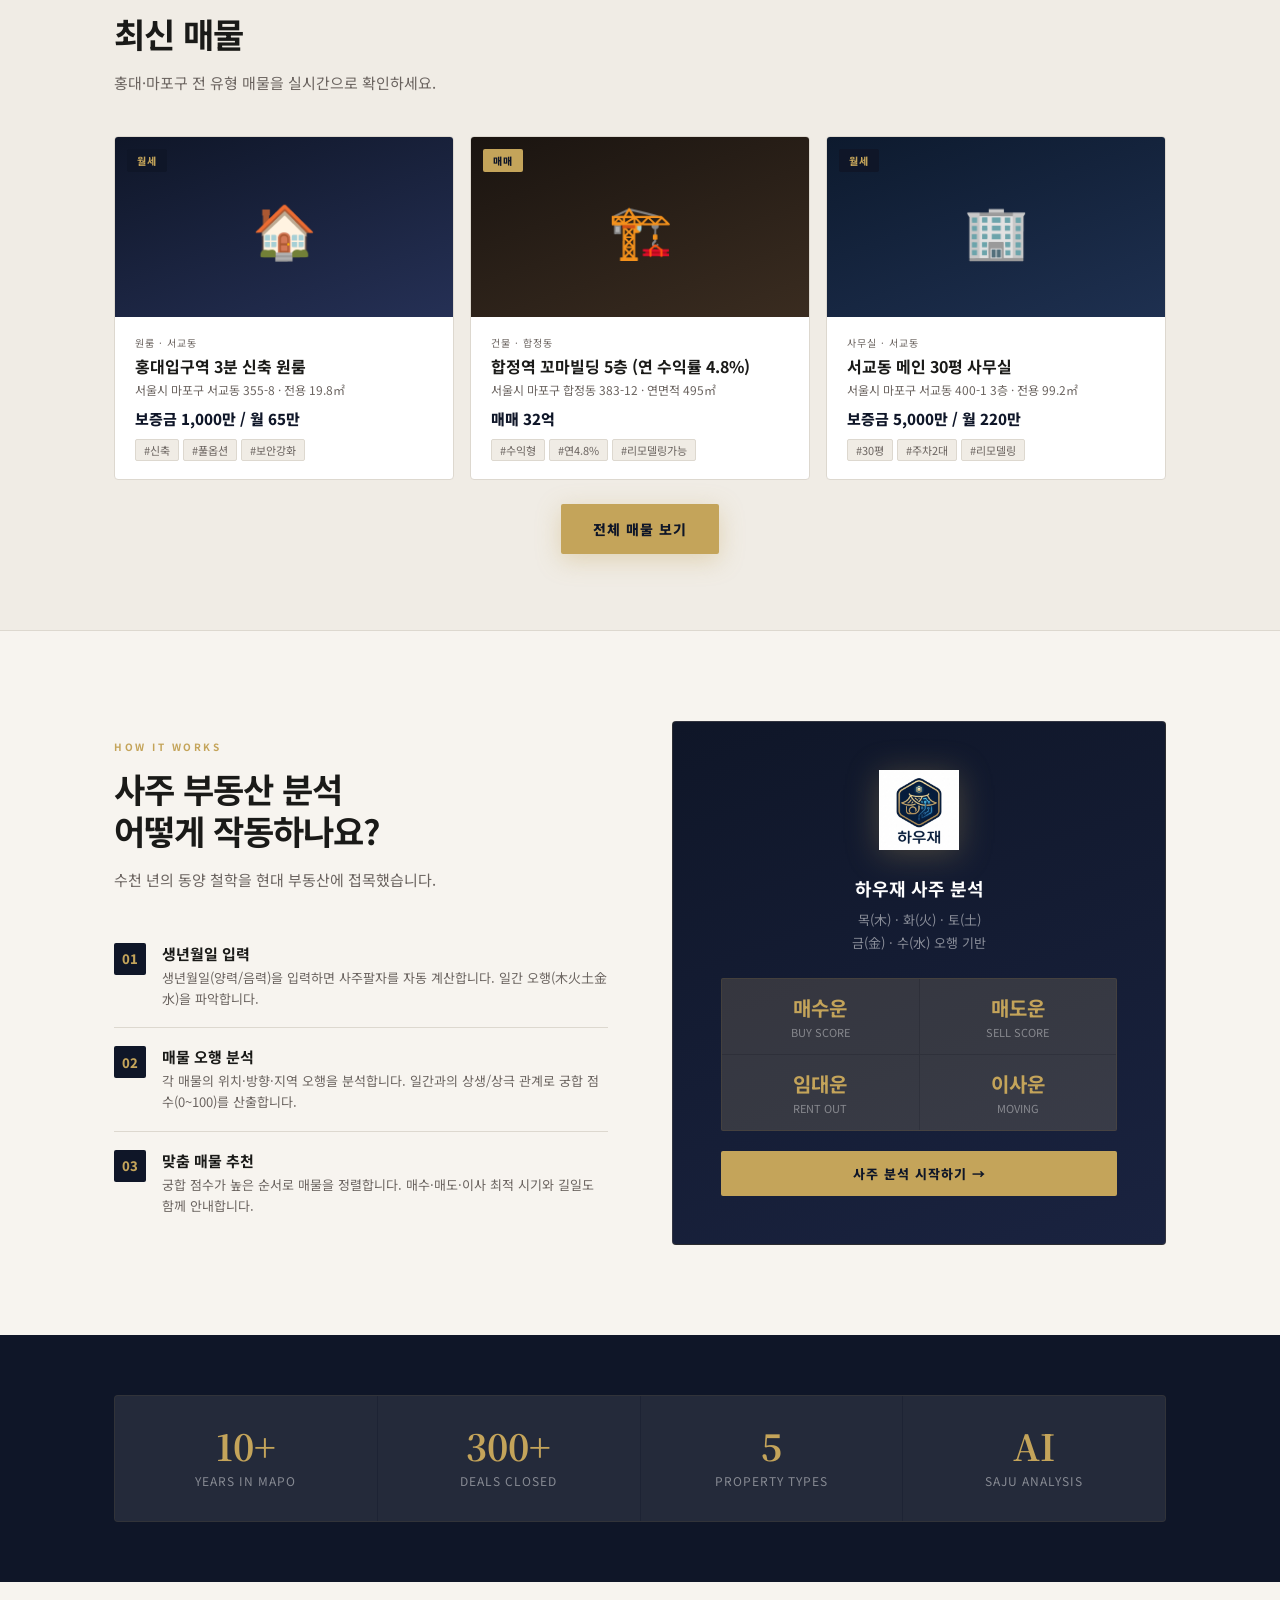
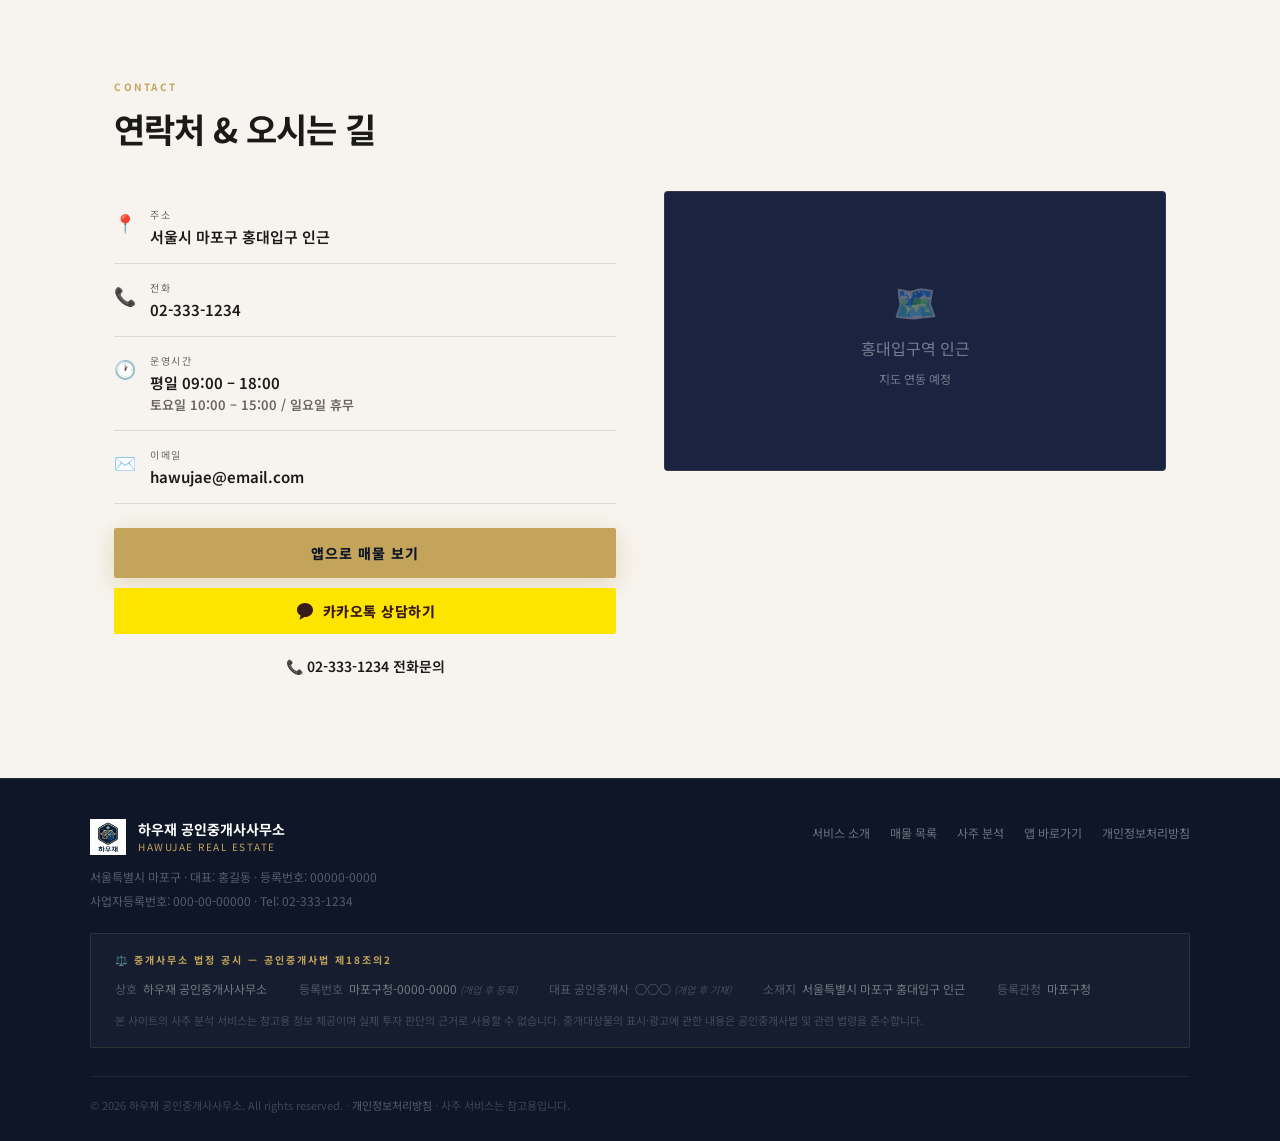
==== commit f2856165: "법적 필수 항목 추가: 개인정보처리방침 + 법정 공시 컴포넌트 - privacy.html 신설: 공인중개사법 제18조의2 준수, 생년월일 서버 미저장 명시 - index.html " ====
--- a/index.html
+++ b/index.html
@@ -4,18 +4,18 @@
   <meta charset="UTF-8">
   <meta name="viewport" content="width=device-width, initial-scale=1.0">
   <meta name="theme-color" content="#0F1628">
-  <meta name="description" content="건축사사무소 하우재 — 홍대·마포 부동산 컨설팅 전문. 건축사+공인중개사 원스톱 서비스. 건물매입 실사·상권분석·수익률 분석·리모델링 비용 산출.">
-  <meta name="keywords" content="홍대부동산컨설팅,마포부동산자문,건물매입컨설팅,수익률분석,상권분석,리모델링,건축사사무소,서교동,꼬마빌딩,부동산자문">
+  <meta name="description" content="하우재 공인중개사사무소 — 홍대·연남·합정·상수 일대 부동산 전문. 사주팔자 오행 기반 맞춤 매물 추천. 원룸·오피스텔·오피스·건물·토지 전 유형 취급.">
+  <meta name="keywords" content="홍대부동산,마포구부동산,연남동부동산,합정동부동산,사주부동산,공인중개사,원룸,오피스텔,꼬마빌딩,토지">
   <meta name="robots" content="index, follow">
   <link rel="canonical" href="https://econature7-lab.github.io/budongsan-saju/">
 
   <!-- Open Graph -->
   <meta property="og:type"        content="website">
   <meta property="og:url"         content="https://econature7-lab.github.io/budongsan-saju/">
-  <meta property="og:title"       content="건축사사무소 하우재 | 홍대·마포 부동산 컨설팅">
-  <meta property="og:description" content="건축사+공인중개사 원스톱 서비스. 건물매입 실사·상권분석·수익률 분석·리모델링 비용 산출까지 홍대·마포 부동산 컨설팅 전문.">
+  <meta property="og:title"       content="하우재 공인중개사사무소 | 홍대·마포 부동산 & 사주">
+  <meta property="og:description" content="홍대·연남·합정 일대 부동산 전문. 사주팔자 오행으로 내 운명에 맞는 매물을 찾아드립니다.">
   <meta property="og:image"       content="https://econature7-lab.github.io/budongsan-saju/assets/logo.png">
-  <meta property="og:site_name"   content="건축사사무소 하우재">
+  <meta property="og:site_name"   content="하우재 공인중개사사무소">
   <meta property="og:locale"      content="ko_KR">
 
   <!-- Twitter Card -->
@@ -24,15 +24,15 @@
   <meta name="twitter:description" content="사주팔자로 찾는 나만의 부동산 — 홍대·연남·합정 일대">
   <meta name="twitter:image"       content="https://econature7-lab.github.io/budongsan-saju/assets/logo.png">
 
-  <title>건축사사무소 하우재 | 홍대·마포 부동산 컨설팅·자문</title>
+  <title>하우재 공인중개사사무소 | 홍대·마포 부동산 & AI 사주</title>
 
   <!-- JSON-LD 구조화 데이터 -->
   <script type="application/ld+json">
   {
     "@context": "https://schema.org",
     "@type": "RealEstateAgent",
-    "name": "건축사사무소 하우재",
-    "description": "건축사+공인중개사 원스톱 부동산 컨설팅. 건물매입 실사·수익률 분석·상권분석·리모델링 비용 산출 전문",
+    "name": "하우재 공인중개사사무소",
+    "description": "홍대·연남·합정·상수 일대 부동산 전문. 사주팔자 오행 기반 맞춤 매물 추천",
     "url": "https://econature7-lab.github.io/budongsan-saju/",
     "logo": "https://econature7-lab.github.io/budongsan-saju/assets/logo.png",
     "telephone": "02-333-1234",
@@ -270,11 +270,10 @@
     <img src="assets/logo.png" alt="하우재">
     <div class="nav-logo-text">
       <div class="name">하우재</div>
-      <div class="sub">건축사사무소 · 부동산컨설팅</div>
+      <div class="sub">공인중개사사무소</div>
     </div>
   </a>
   <ul class="nav-links">
-    <li><a href="#consulting">컨설팅</a></li>
     <li><a href="#features">서비스</a></li>
     <li><a href="#listings">매물</a></li>
     <li><a href="#saju">사주 분석</a></li>
@@ -306,103 +305,27 @@
   <div class="hero-scroll">↓</div>
 </div>
 
-<!-- ══ 컨설팅 패키지 ══ -->
-<div style="background:var(--bg)" id="consulting">
-  <div class="section-wrap">
-    <div class="section-badge">CONSULTING PACKAGES</div>
-    <h2 class="section-title">부동산 컨설팅 패키지</h2>
-    <p class="section-sub" style="margin-bottom:48px">건축사 + 공인중개사의 전문성으로 건물 매입부터 운영까지 원스톱으로 자문해드립니다.</p>
-    <div style="display:grid;grid-template-columns:repeat(auto-fit,minmax(240px,1fr));gap:20px">
-
-      <!-- 기본 자문 -->
-      <div style="border:1px solid var(--border);border-radius:4px;padding:28px 24px;background:var(--white)">
-        <div style="font-size:11px;color:var(--muted);letter-spacing:2px;text-transform:uppercase;margin-bottom:12px">BASIC</div>
-        <div style="font-size:19px;font-weight:800;margin-bottom:6px">기본 자문</div>
-        <div style="font-size:28px;font-weight:800;color:var(--navy);margin-bottom:4px">30<span style="font-size:14px;font-weight:600">만원~</span></div>
-        <div style="font-size:12px;color:var(--muted);margin-bottom:20px">권리분석 + 기본 리포트</div>
-        <ul style="list-style:none;display:flex;flex-direction:column;gap:10px">
-          <li style="font-size:13px;color:var(--text);display:flex;gap:8px"><span style="color:var(--gold);font-weight:700">✓</span> 등기·권리 분석</li>
-          <li style="font-size:13px;color:var(--text);display:flex;gap:8px"><span style="color:var(--gold);font-weight:700">✓</span> 기본 상권 리포트</li>
-          <li style="font-size:13px;color:var(--text);display:flex;gap:8px"><span style="color:var(--gold);font-weight:700">✓</span> 투자 적합성 의견서</li>
-        </ul>
-      </div>
-
-      <!-- 건물 실사 -->
-      <div style="border:2px solid var(--gold);border-radius:4px;padding:28px 24px;background:var(--white);position:relative">
-        <div style="position:absolute;top:-12px;left:20px;background:var(--gold);color:var(--navy);font-size:10px;font-weight:800;padding:3px 12px;border-radius:2px;letter-spacing:1px">POPULAR</div>
-        <div style="font-size:11px;color:var(--gold);letter-spacing:2px;text-transform:uppercase;margin-bottom:12px">BUILDING REVIEW</div>
-        <div style="font-size:19px;font-weight:800;margin-bottom:6px">건물 실사</div>
-        <div style="font-size:28px;font-weight:800;color:var(--navy);margin-bottom:4px">100<span style="font-size:14px;font-weight:600">만원~</span></div>
-        <div style="font-size:12px;color:var(--muted);margin-bottom:20px">건축사 현장 동행 검토</div>
-        <ul style="list-style:none;display:flex;flex-direction:column;gap:10px">
-          <li style="font-size:13px;color:var(--text);display:flex;gap:8px"><span style="color:var(--gold);font-weight:700">✓</span> 건축사 현장 동행 실사</li>
-          <li style="font-size:13px;color:var(--text);display:flex;gap:8px"><span style="color:var(--gold);font-weight:700">✓</span> 리모델링 가능성 + 비용 산출</li>
-          <li style="font-size:13px;color:var(--text);display:flex;gap:8px"><span style="color:var(--gold);font-weight:700">✓</span> 수익률 분석 (현재/개선 후)</li>
-          <li style="font-size:13px;color:var(--text);display:flex;gap:8px"><span style="color:var(--gold);font-weight:700">✓</span> 법규 위반 사항 검토</li>
-        </ul>
-      </div>
-
-      <!-- 투자 분석 -->
-      <div style="border:1px solid var(--border);border-radius:4px;padding:28px 24px;background:var(--white)">
-        <div style="font-size:11px;color:var(--muted);letter-spacing:2px;text-transform:uppercase;margin-bottom:12px">INVESTMENT</div>
-        <div style="font-size:19px;font-weight:800;margin-bottom:6px">투자 분석</div>
-        <div style="font-size:28px;font-weight:800;color:var(--navy);margin-bottom:4px">200<span style="font-size:14px;font-weight:600">만원~</span></div>
-        <div style="font-size:12px;color:var(--muted);margin-bottom:20px">심층 분석 풀리포트</div>
-        <ul style="list-style:none;display:flex;flex-direction:column;gap:10px">
-          <li style="font-size:13px;color:var(--text);display:flex;gap:8px"><span style="color:var(--gold);font-weight:700">✓</span> 상권 심층 분석</li>
-          <li style="font-size:13px;color:var(--text);display:flex;gap:8px"><span style="color:var(--gold);font-weight:700">✓</span> 용도지역 개발 가능성 검토</li>
-          <li style="font-size:13px;color:var(--text);display:flex;gap:8px"><span style="color:var(--gold);font-weight:700">✓</span> 5년 수익 시뮬레이션</li>
-          <li style="font-size:13px;color:var(--text);display:flex;gap:8px"><span style="color:var(--gold);font-weight:700">✓</span> 건물 실사 포함</li>
-        </ul>
-      </div>
-
-      <!-- 종합 컨설팅 -->
-      <div style="border:1px solid var(--border);border-radius:4px;padding:28px 24px;background:linear-gradient(160deg,var(--navy),var(--navy2))">
-        <div style="font-size:11px;color:var(--gold);letter-spacing:2px;text-transform:uppercase;margin-bottom:12px">PREMIUM</div>
-        <div style="font-size:19px;font-weight:800;margin-bottom:6px;color:white">종합 컨설팅</div>
-        <div style="font-size:28px;font-weight:800;color:var(--gold);margin-bottom:4px">협의</div>
-        <div style="font-size:12px;color:rgba(255,255,255,.5);margin-bottom:20px">매입부터 완료까지 전체 동행</div>
-        <ul style="list-style:none;display:flex;flex-direction:column;gap:10px">
-          <li style="font-size:13px;color:rgba(255,255,255,.85);display:flex;gap:8px"><span style="color:var(--gold);font-weight:700">✓</span> 투자 분석 전체 포함</li>
-          <li style="font-size:13px;color:rgba(255,255,255,.85);display:flex;gap:8px"><span style="color:var(--gold);font-weight:700">✓</span> 매입 협상 동행</li>
-          <li style="font-size:13px;color:rgba(255,255,255,.85);display:flex;gap:8px"><span style="color:var(--gold);font-weight:700">✓</span> 리모델링 설계·감리 연계</li>
-          <li style="font-size:13px;color:rgba(255,255,255,.85);display:flex;gap:8px"><span style="color:var(--gold);font-weight:700">✓</span> 임대 운영 전략 수립</li>
-        </ul>
-      </div>
-
-    </div>
-    <div style="margin-top:32px;padding:20px 24px;background:rgba(196,164,90,.08);border:1px solid rgba(196,164,90,.25);border-radius:4px;display:flex;align-items:center;gap:14px;flex-wrap:wrap">
-      <span style="font-size:20px">🏛️</span>
-      <div>
-        <div style="font-size:14px;font-weight:700;color:var(--navy);margin-bottom:2px">건축사사무소 하우재 — 대표 한상범 건축사</div>
-        <div style="font-size:13px;color:var(--muted)">건축사 자격증 보유 · 사업자등록 부동산컨설팅 업종 등록 · 홍대·마포 현장 경험 10년+</div>
-      </div>
-      <a href="#contact" style="margin-left:auto;padding:10px 20px;background:var(--navy);color:var(--gold);text-decoration:none;font-size:13px;font-weight:700;border-radius:2px;white-space:nowrap">컨설팅 문의 →</a>
-    </div>
-  </div>
-</div>
-
 <!-- ══ 특징 ══ -->
 <div class="features-bg" id="features">
   <div class="section-wrap">
     <div class="section-badge">WHY HAWUJAE</div>
     <h2 class="section-title">하우재가 다른 이유</h2>
-    <p class="section-sub" style="margin-bottom:40px">건축사 전문성과 부동산 자문 역량을 결합한 홍대·마포 유일의 원스톱 컨설팅 사무소입니다.</p>
+    <p class="section-sub" style="margin-bottom:40px">단순한 부동산 중개를 넘어, 당신의 사주와 오행에 맞는 매물을 추천합니다.</p>
     <div class="features-grid">
       <div class="feature-card">
-        <div class="feature-icon">🏛️</div>
-        <div class="feature-title">건축사 + 부동산 자문</div>
-        <div class="feature-desc">대표 한상범 건축사가 건물 구조·법규·리모델링 가능성을 직접 검토합니다. 일반 중개사가 볼 수 없는 건축적 가치를 분석합니다.</div>
+        <div class="feature-icon">✦</div>
+        <div class="feature-title">AI 사주 궁합 분석</div>
+        <div class="feature-desc">생년월일을 입력하면 일간 오행을 분석합니다. 매물의 오행·방위와 상생/상극 관계를 점수로 표시해 최적의 매물을 추천합니다.</div>
       </div>
       <div class="feature-card">
-        <div class="feature-icon">📊</div>
-        <div class="feature-title">수익률 · 상권 심층 분석</div>
-        <div class="feature-desc">QGIS·빅데이터 기반 상권분석과 리모델링 전후 수익률 시뮬레이션을 제공합니다. 데이터로 입증되는 투자 판단을 지원합니다.</div>
+        <div class="feature-icon">🏡</div>
+        <div class="feature-title">홍대·마포 전문</div>
+        <div class="feature-desc">홍대입구·연남동·합정·상수동 일대 원룸·오피스텔·사무실·건물·토지까지 전 유형을 직접 거래합니다. 현장 10년 이상 경험.</div>
       </div>
       <div class="feature-card">
-        <div class="feature-icon">✦</div>
-        <div class="feature-title">AI 사주 맞춤 매물 추천</div>
-        <div class="feature-desc">생년월일 기반 일간 오행 분석으로 매물 궁합을 점수화합니다. 매수·계약·이사 최적 시기와 길일도 함께 안내합니다.</div>
+        <div class="feature-icon">📅</div>
+        <div class="feature-title">이사 길일·길월 추천</div>
+        <div class="feature-desc">손없는날 계산과 일간별 행운 월을 분석해 계약·이사에 가장 좋은 날을 추천합니다. 매수·매도 운세 점수도 제공합니다.</div>
       </div>
     </div>
   </div>
@@ -628,14 +551,13 @@
       <div class="footer-brand">
         <img src="assets/logo.png" alt="하우재">
         <div class="footer-brand-text">
-          <div class="name">건축사사무소 하우재</div>
-          <div class="sub">HAWUJAE ARCHITECTS · 부동산컨설팅</div>
+          <div class="name">하우재 공인중개사사무소</div>
+          <div class="sub">HAWUJAE REAL ESTATE</div>
         </div>
       </div>
       <div class="footer-info">
-        서울특별시 마포구 동교로17길 51, 301호 (서교동, 푸른감성빌딩)<br>
-        대표: 한상범 건축사 · 사업자등록번호: 230-14-00743<br>
-        Tel: 02-333-1234 · 개업: 2018년 10월
+        서울특별시 마포구 · 대표: 홍길동 · 등록번호: 00000-0000<br>
+        사업자등록번호: 000-00-00000 · Tel: 02-333-1234
       </div>
     </div>
     <ul class="footer-links">
@@ -643,10 +565,49 @@
       <li><a href="#listings">매물 목록</a></li>
       <li><a href="#saju">사주 분석</a></li>
       <li><a href="app.html">앱 바로가기</a></li>
+      <li><a href="privacy.html">개인정보처리방침</a></li>
     </ul>
   </div>
+
+  <!-- ══ 법정 공시 (공인중개사법 제18조의2) ══ -->
+  <div style="max-width:1100px;margin:20px auto 0;padding:18px 24px;
+    border:1px solid rgba(196,164,90,.15);border-radius:2px;
+    background:rgba(255,255,255,.03)">
+    <div style="font-size:10px;color:var(--gold);letter-spacing:2px;font-weight:700;margin-bottom:10px">
+      ⚖️ 중개사무소 법정 공시 — 공인중개사법 제18조의2
+    </div>
+    <div style="display:flex;flex-wrap:wrap;gap:16px 32px">
+      <div style="font-size:12px;color:rgba(255,255,255,.4);line-height:2">
+        <span style="color:rgba(255,255,255,.25)">상호</span>&nbsp;
+        <span>하우재 공인중개사사무소</span>
+      </div>
+      <div style="font-size:12px;color:rgba(255,255,255,.4);line-height:2">
+        <span style="color:rgba(255,255,255,.25)">등록번호</span>&nbsp;
+        <span>마포구청-0000-0000 <em style="font-size:10px;color:rgba(255,255,255,.2)">(개업 후 등록)</em></span>
+      </div>
+      <div style="font-size:12px;color:rgba(255,255,255,.4);line-height:2">
+        <span style="color:rgba(255,255,255,.25)">대표 공인중개사</span>&nbsp;
+        <span>○○○ <em style="font-size:10px;color:rgba(255,255,255,.2)">(개업 후 기재)</em></span>
+      </div>
+      <div style="font-size:12px;color:rgba(255,255,255,.4);line-height:2">
+        <span style="color:rgba(255,255,255,.25)">소재지</span>&nbsp;
+        <span>서울특별시 마포구 홍대입구 인근</span>
+      </div>
+      <div style="font-size:12px;color:rgba(255,255,255,.4);line-height:2">
+        <span style="color:rgba(255,255,255,.25)">등록관청</span>&nbsp;
+        <span>마포구청</span>
+      </div>
+    </div>
+    <div style="margin-top:10px;font-size:11px;color:rgba(255,255,255,.2);line-height:1.7">
+      본 사이트의 사주 분석 서비스는 참고용 정보 제공이며 실제 투자 판단의 근거로 사용할 수 없습니다.
+      중개대상물의 표시·광고에 관한 내용은 공인중개사법 및 관련 법령을 준수합니다.
+    </div>
+  </div>
+
   <div class="footer-bottom">
-    © 2026 건축사사무소 하우재. All rights reserved. · 본 사주 서비스는 참고용이며, 컨설팅 내용은 투자 판단의 참고 자료입니다.
+    © 2026 하우재 공인중개사사무소. All rights reserved.
+    · <a href="privacy.html" style="color:rgba(255,255,255,.3);text-decoration:none">개인정보처리방침</a>
+    · 사주 서비스는 참고용입니다.
   </div>
 </footer>
 
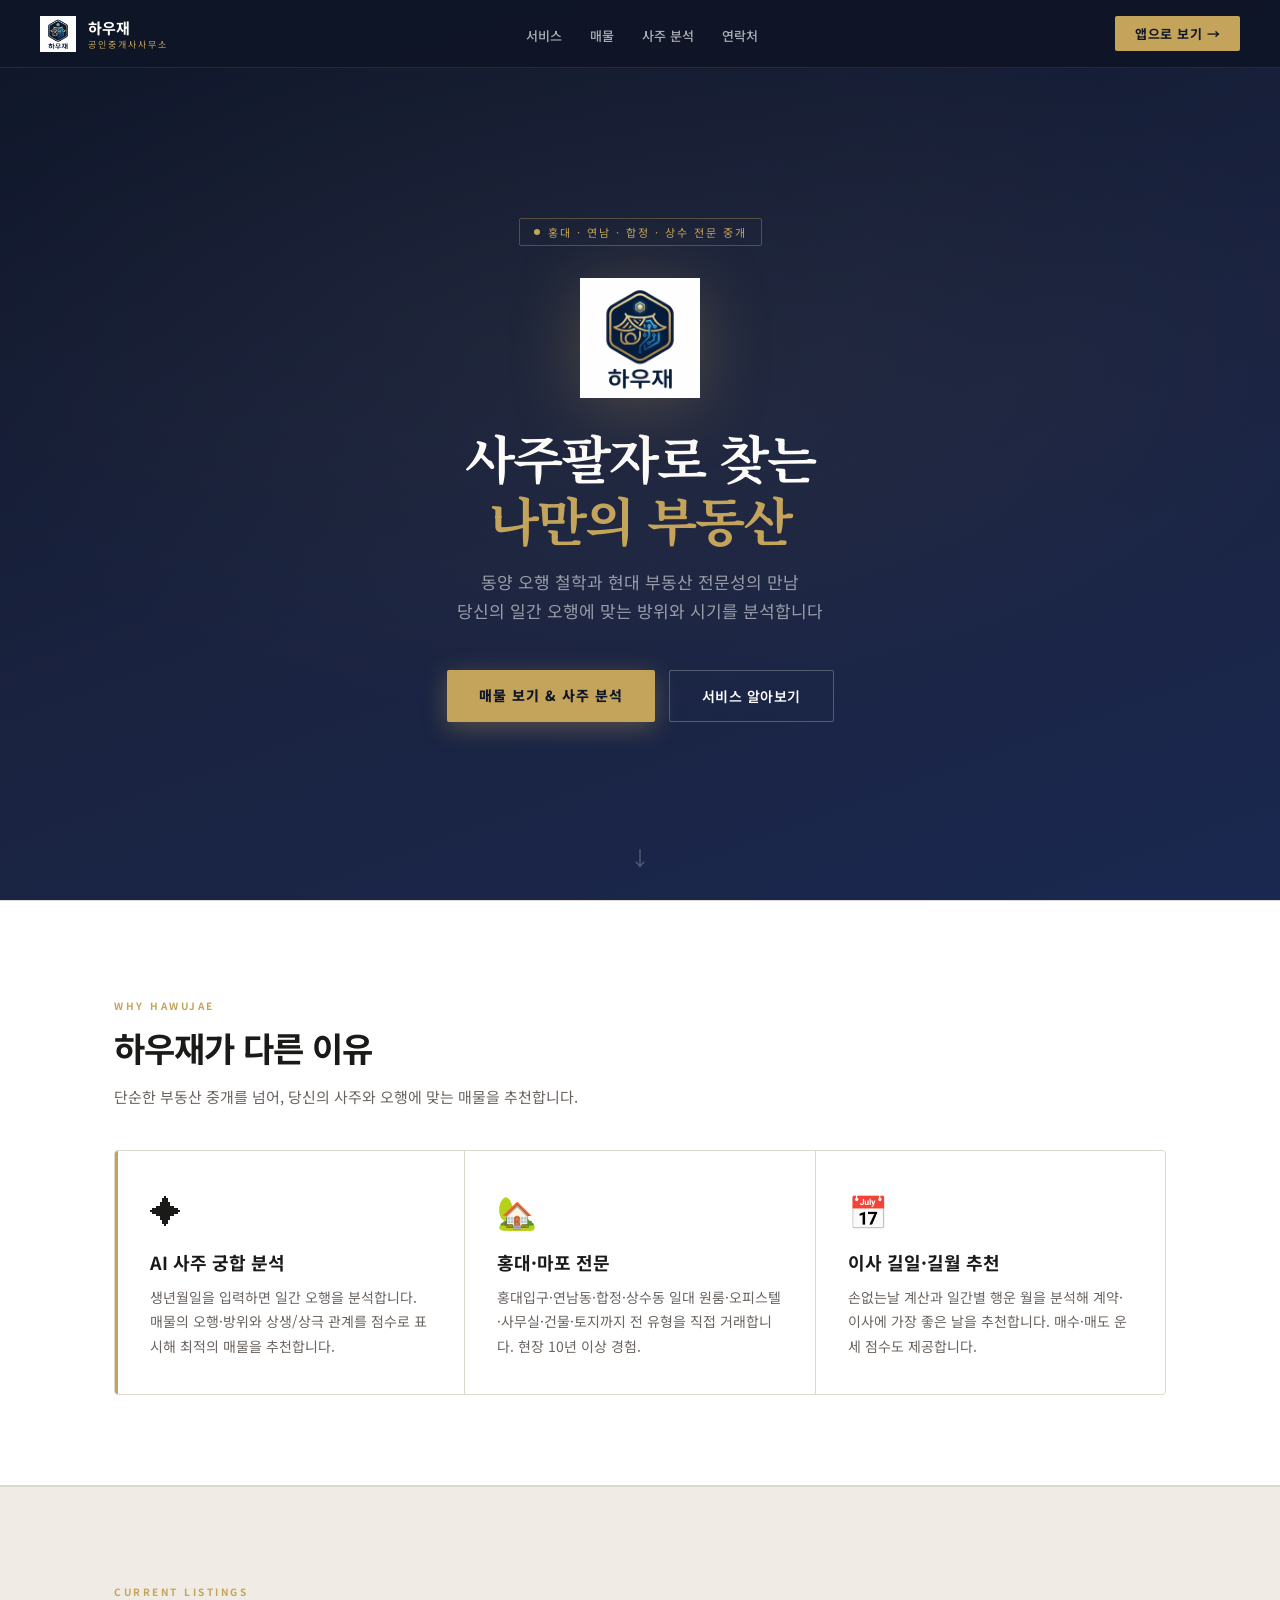
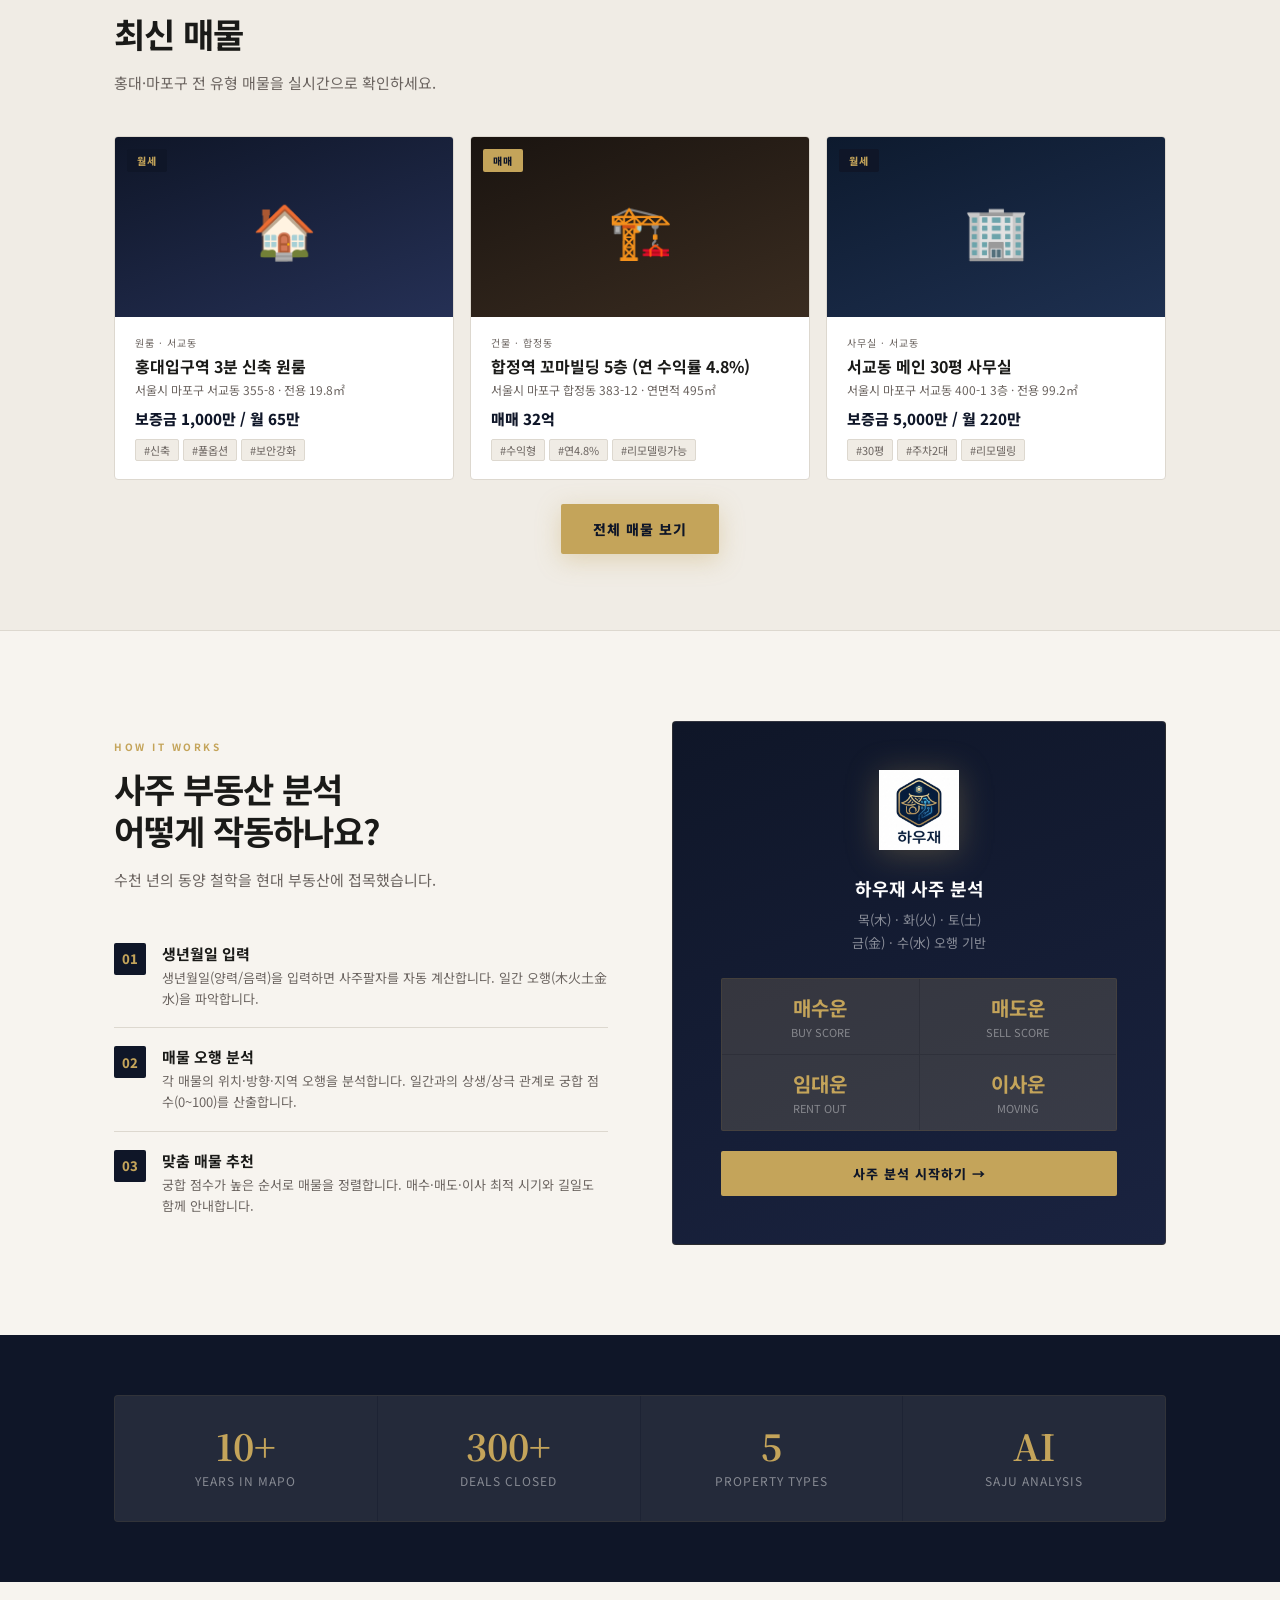
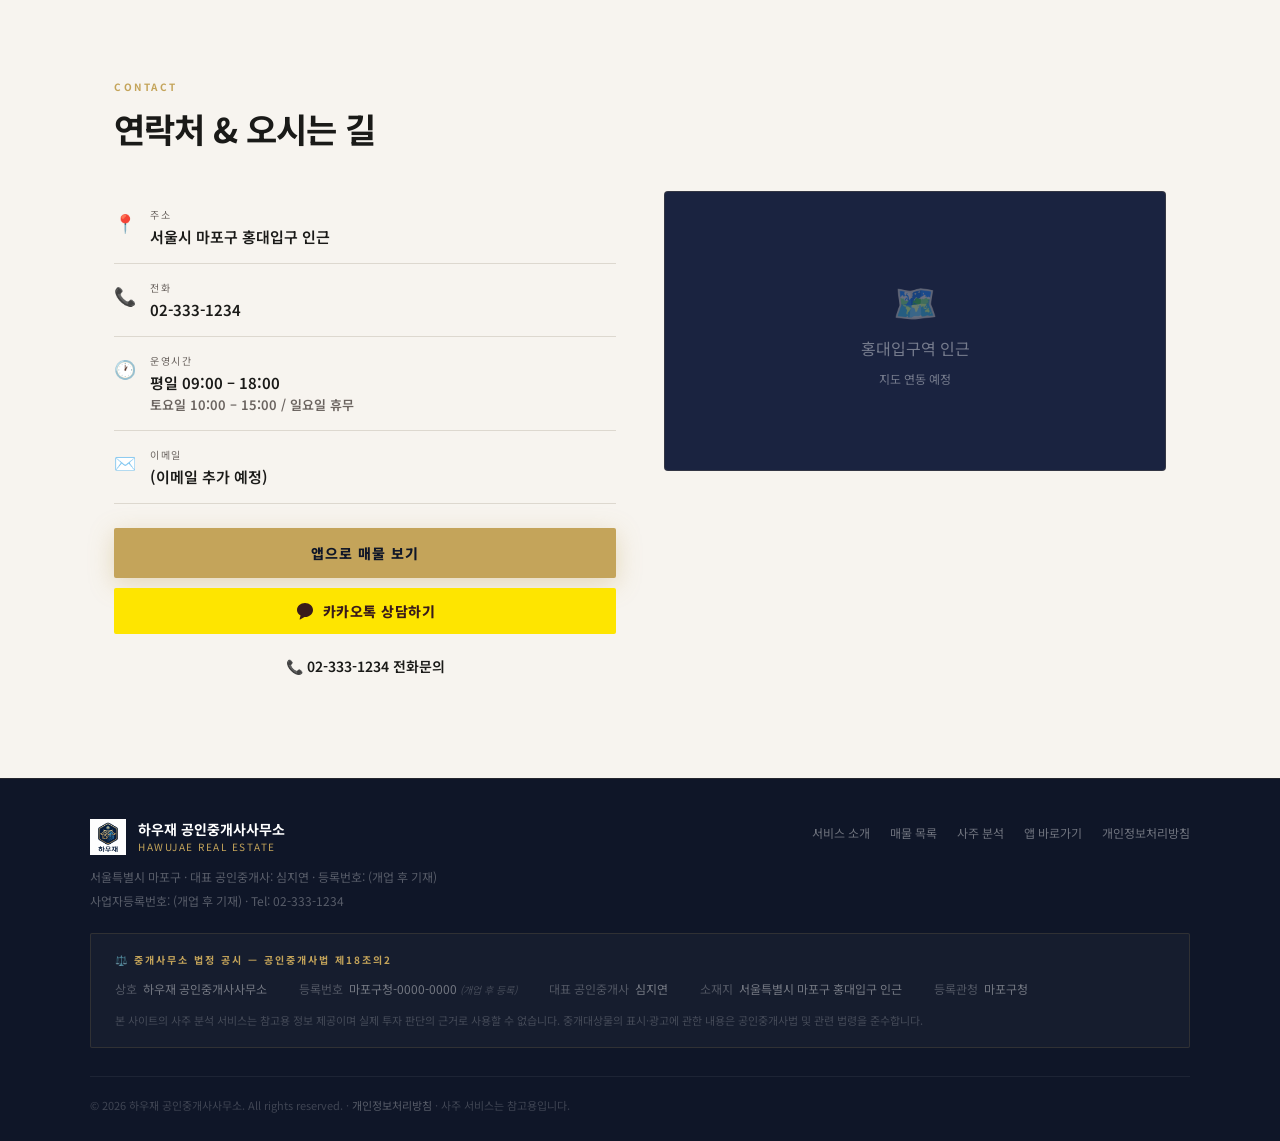
==== commit 3db81aef: "대표 공인중개사 이름 심지연으로 교체 + 법정 공시 보완 - index.html: 홍길동 → 심지연, 이메일 placeholder 정리 - privacy.html: 심지연 대표 공" ====
--- a/index.html
+++ b/index.html
@@ -519,7 +519,7 @@
           <span class="contact-icon">✉️</span>
           <div>
             <div class="contact-label">이메일</div>
-            <div class="contact-value">hawujae@email.com</div>
+            <div class="contact-value">(이메일 추가 예정)</div>
           </div>
         </div>
         <div style="margin-top:24px;display:flex;flex-direction:column;gap:10px">
@@ -556,8 +556,8 @@
         </div>
       </div>
       <div class="footer-info">
-        서울특별시 마포구 · 대표: 홍길동 · 등록번호: 00000-0000<br>
-        사업자등록번호: 000-00-00000 · Tel: 02-333-1234
+        서울특별시 마포구 · 대표 공인중개사: 심지연 · 등록번호: (개업 후 기재)<br>
+        사업자등록번호: (개업 후 기재) · Tel: 02-333-1234
       </div>
     </div>
     <ul class="footer-links">
@@ -587,7 +587,7 @@
       </div>
       <div style="font-size:12px;color:rgba(255,255,255,.4);line-height:2">
         <span style="color:rgba(255,255,255,.25)">대표 공인중개사</span>&nbsp;
-        <span>○○○ <em style="font-size:10px;color:rgba(255,255,255,.2)">(개업 후 기재)</em></span>
+        <span>심지연</span>
       </div>
       <div style="font-size:12px;color:rgba(255,255,255,.4);line-height:2">
         <span style="color:rgba(255,255,255,.25)">소재지</span>&nbsp;
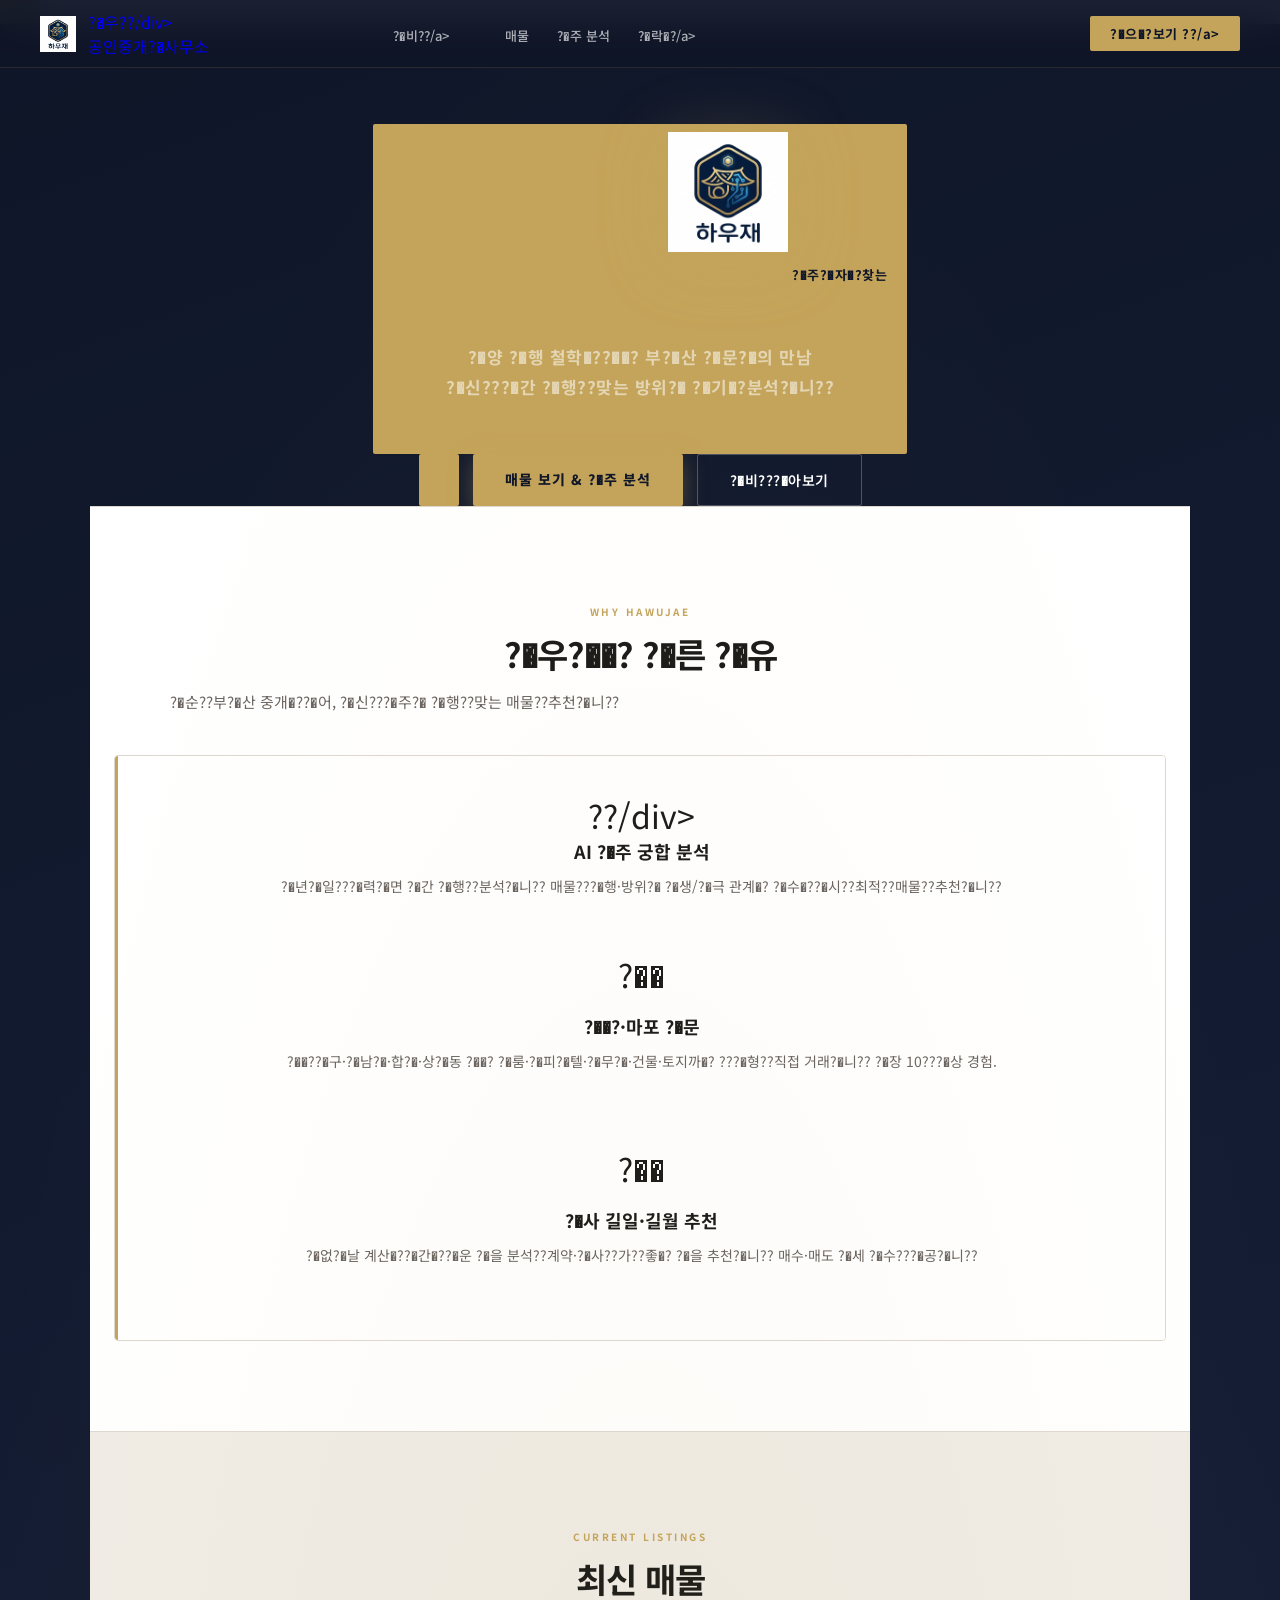
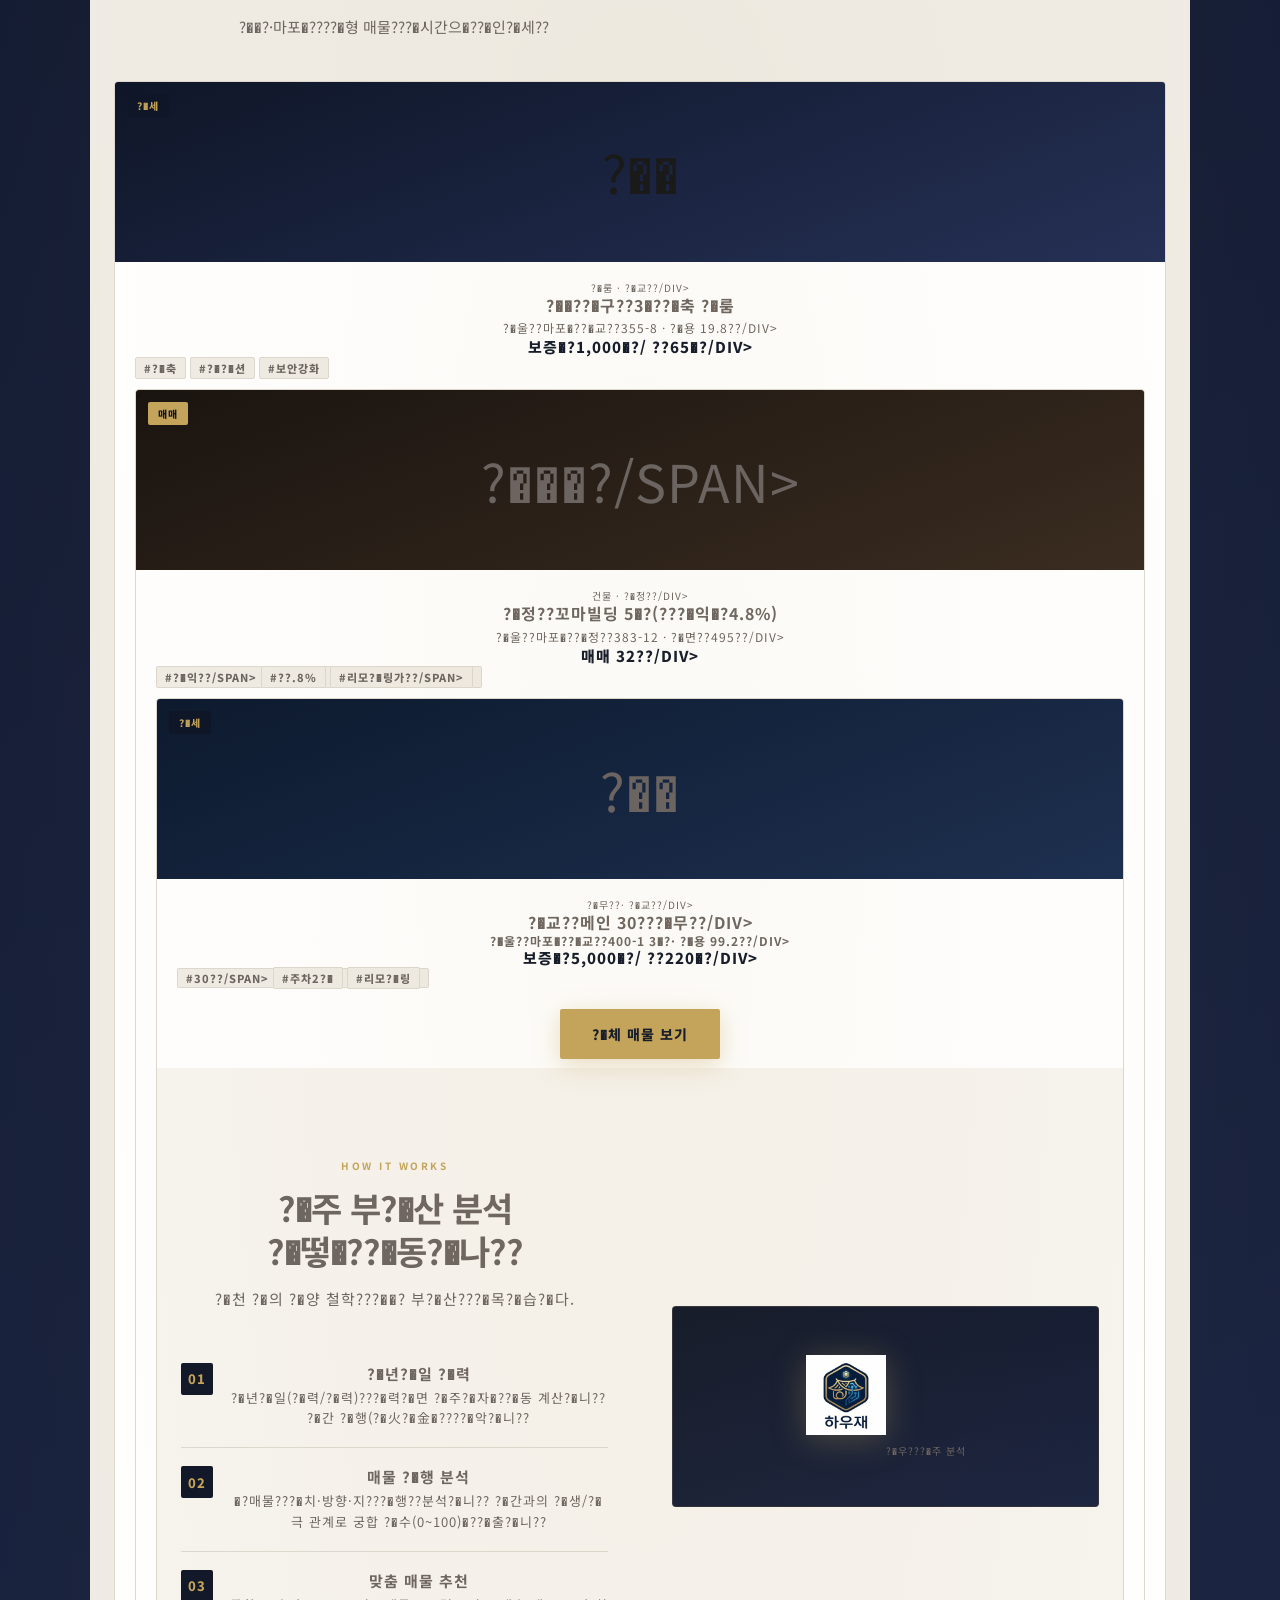
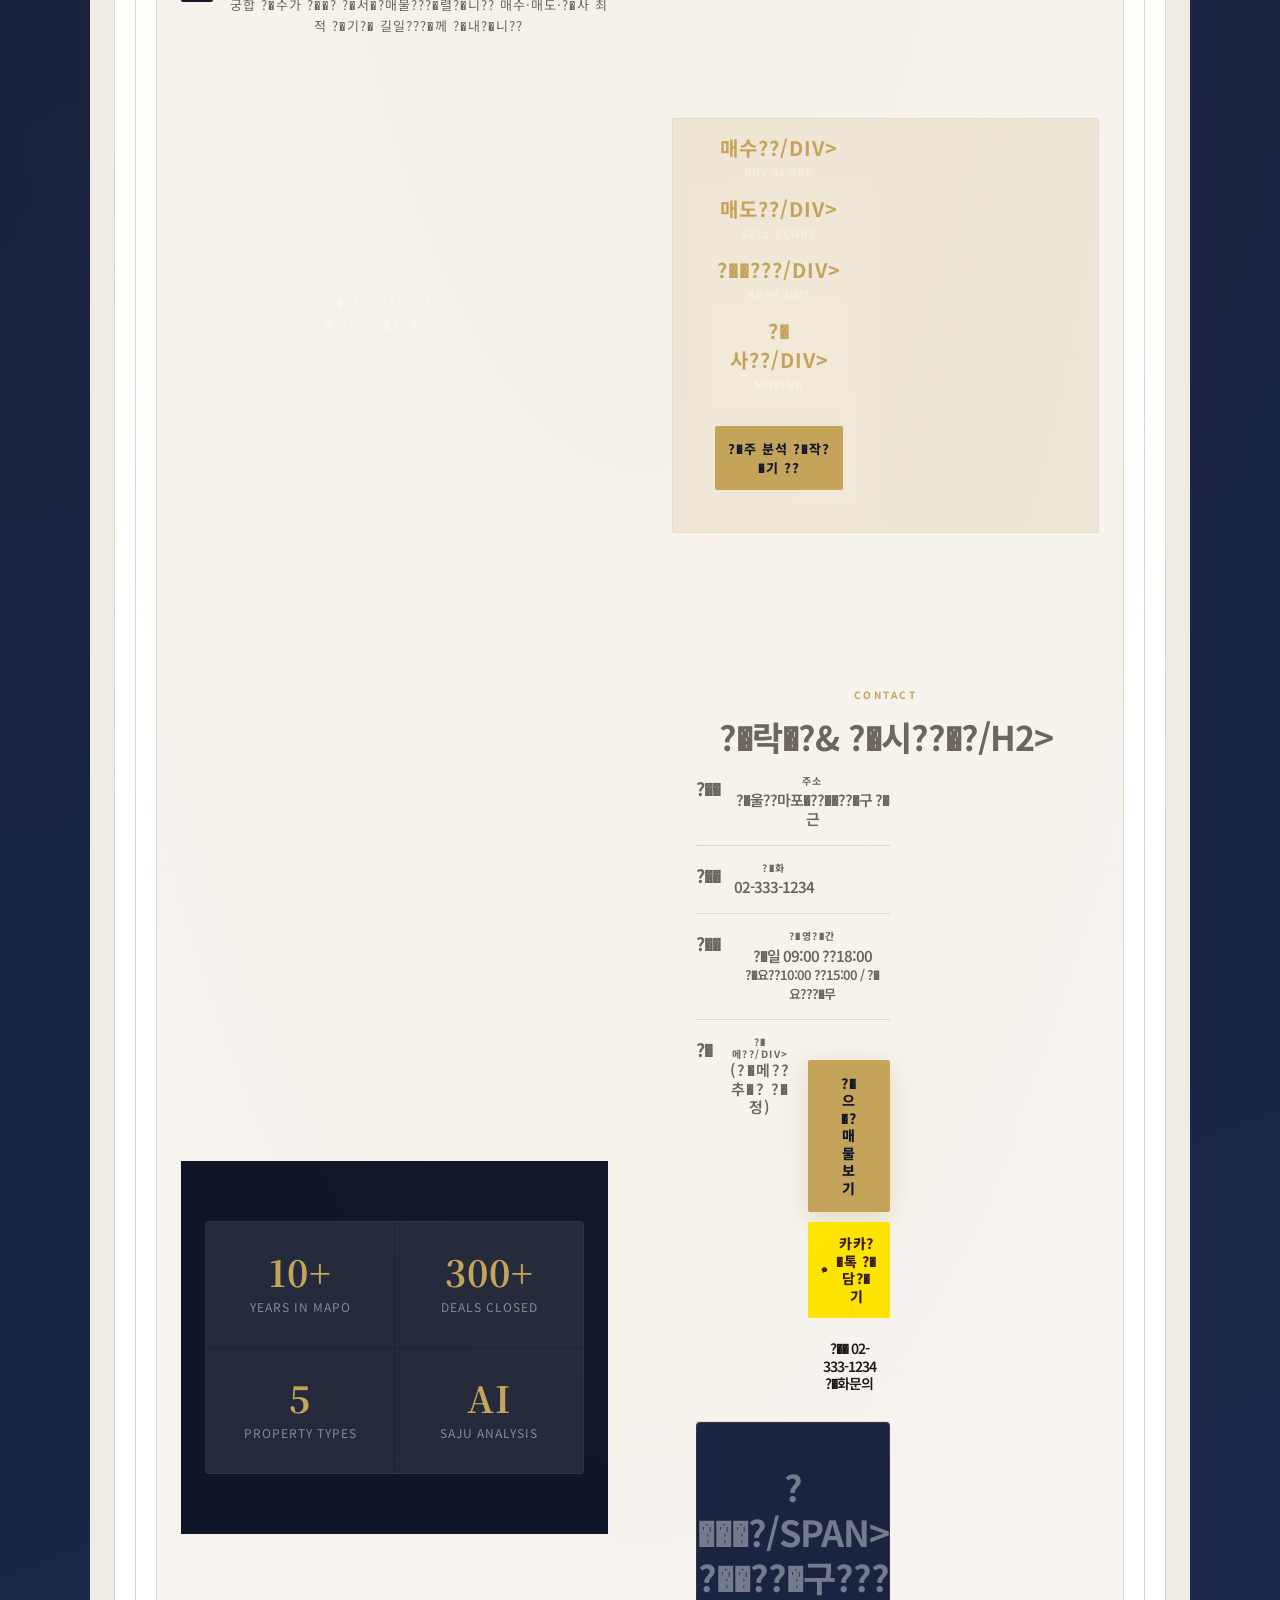
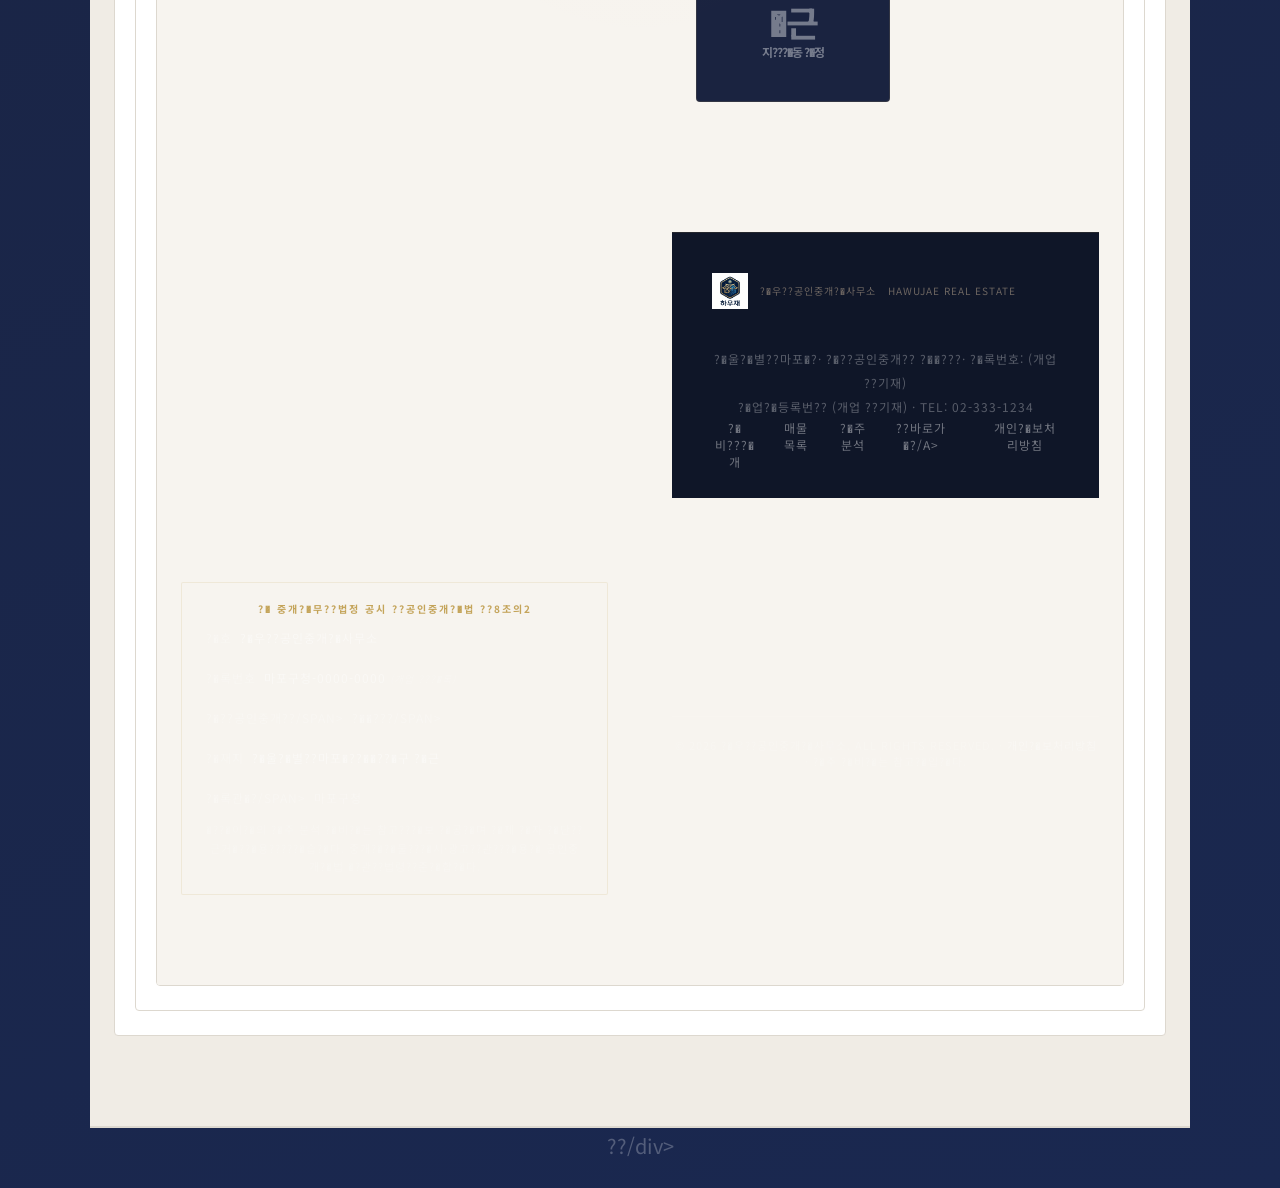
==== commit e5e22e02: "저장소 이름 변경: budongsan-saju → howjae (URL 전체 교체)" ====
--- a/index.html
+++ b/index.html
@@ -4,47 +4,47 @@
   <meta charset="UTF-8">
   <meta name="viewport" content="width=device-width, initial-scale=1.0">
   <meta name="theme-color" content="#0F1628">
-  <meta name="description" content="하우재 공인중개사사무소 — 홍대·연남·합정·상수 일대 부동산 전문. 사주팔자 오행 기반 맞춤 매물 추천. 원룸·오피스텔·오피스·건물·토지 전 유형 취급.">
-  <meta name="keywords" content="홍대부동산,마포구부동산,연남동부동산,합정동부동산,사주부동산,공인중개사,원룸,오피스텔,꼬마빌딩,토지">
+  <meta name="description" content="?�우??공인중개?�사무소 ???��?·?�남·?�정·?�수 ?��? 부?�산 ?�문. ?�주?�자 ?�행 기반 맞춤 매물 추천. ?�룸·?�피?�텔·?�피?�·건물·토지 ???�형 취급.">
+  <meta name="keywords" content="?��?부?�산,마포구�??�산,?�남?��??�산,?�정?��??�산,?�주부?�산,공인중개???�룸,?�피?�텔,꼬마빌딩,?��?">
   <meta name="robots" content="index, follow">
-  <link rel="canonical" href="https://econature7-lab.github.io/budongsan-saju/">
+  <link rel="canonical" href="https://econature7-lab.github.io/howjae/">
 
   <!-- Open Graph -->
   <meta property="og:type"        content="website">
-  <meta property="og:url"         content="https://econature7-lab.github.io/budongsan-saju/">
-  <meta property="og:title"       content="하우재 공인중개사사무소 | 홍대·마포 부동산 & 사주">
-  <meta property="og:description" content="홍대·연남·합정 일대 부동산 전문. 사주팔자 오행으로 내 운명에 맞는 매물을 찾아드립니다.">
-  <meta property="og:image"       content="https://econature7-lab.github.io/budongsan-saju/assets/logo.png">
-  <meta property="og:site_name"   content="하우재 공인중개사사무소">
+  <meta property="og:url"         content="https://econature7-lab.github.io/howjae/">
+  <meta property="og:title"       content="?�우??공인중개?�사무소 | ?��?·마포 부?�산 & ?�주">
+  <meta property="og:description" content="?��?·?�남·?�정 ?��? 부?�산 ?�문. ?�주?�자 ?�행?�로 ???�명??맞는 매물??찾아?�립?�다.">
+  <meta property="og:image"       content="https://econature7-lab.github.io/howjae/assets/logo.png">
+  <meta property="og:site_name"   content="?�우??공인중개?�사무소">
   <meta property="og:locale"      content="ko_KR">
 
   <!-- Twitter Card -->
   <meta name="twitter:card"        content="summary">
-  <meta name="twitter:title"       content="하우재 공인중개사사무소 | 홍대·마포 부동산">
-  <meta name="twitter:description" content="사주팔자로 찾는 나만의 부동산 — 홍대·연남·합정 일대">
-  <meta name="twitter:image"       content="https://econature7-lab.github.io/budongsan-saju/assets/logo.png">
-
-  <title>하우재 공인중개사사무소 | 홍대·마포 부동산 & AI 사주</title>
-
-  <!-- JSON-LD 구조화 데이터 -->
+  <meta name="twitter:title"       content="?�우??공인중개?�사무소 | ?��?·마포 부?�산">
+  <meta name="twitter:description" content="?�주?�자�?찾는 ?�만??부?�산 ???��?·?�남·?�정 ?��?">
+  <meta name="twitter:image"       content="https://econature7-lab.github.io/howjae/assets/logo.png">
+
+  <title>?�우??공인중개?�사무소 | ?��?·마포 부?�산 & AI ?�주</title>
+
+  <!-- JSON-LD 구조???�이??-->
   <script type="application/ld+json">
   {
     "@context": "https://schema.org",
     "@type": "RealEstateAgent",
-    "name": "하우재 공인중개사사무소",
-    "description": "홍대·연남·합정·상수 일대 부동산 전문. 사주팔자 오행 기반 맞춤 매물 추천",
-    "url": "https://econature7-lab.github.io/budongsan-saju/",
-    "logo": "https://econature7-lab.github.io/budongsan-saju/assets/logo.png",
+    "name": "?�우??공인중개?�사무소",
+    "description": "?��?·?�남·?�정·?�수 ?��? 부?�산 ?�문. ?�주?�자 ?�행 기반 맞춤 매물 추천",
+    "url": "https://econature7-lab.github.io/howjae/",
+    "logo": "https://econature7-lab.github.io/howjae/assets/logo.png",
     "telephone": "02-333-1234",
     "address": {
       "@type": "PostalAddress",
-      "streetAddress": "서교동",
-      "addressLocality": "마포구",
-      "addressRegion": "서울",
+      "streetAddress": "?�교??,
+      "addressLocality": "마포�?,
+      "addressRegion": "?�울",
       "addressCountry": "KR"
     },
-    "areaServed": ["홍대","연남동","합정동","상수동","마포구"],
-    "sameAs": ["https://econature7-lab.github.io/budongsan-saju/app.html"]
+    "areaServed": ["?��?","?�남??,"?�정??,"?�수??,"마포�?],
+    "sameAs": ["https://econature7-lab.github.io/howjae/app.html"]
   }
   </script>
   <link rel="preconnect" href="https://fonts.googleapis.com">
@@ -68,7 +68,7 @@
     html { scroll-behavior: smooth; }
     body { font-family:'Noto Sans KR',sans-serif; background:var(--bg); color:var(--text); overflow-x:hidden; }
 
-    /* ── 내비게이션 ── */
+    /* ?�?� ?�비게이???�?� */
     .nav {
       position:fixed; top:0; left:0; right:0; z-index:1000;
       display:flex; align-items:center; justify-content:space-between;
@@ -92,7 +92,7 @@
     .nav-cta:hover { opacity:.85; }
     .nav-mobile-menu { display:none; background:transparent; border:none; cursor:pointer; color:white; font-size:22px; }
 
-    /* ── HERO ── */
+    /* ?�?� HERO ?�?� */
     .hero {
       min-height:100vh; display:flex; flex-direction:column; align-items:center; justify-content:center;
       background:linear-gradient(160deg, var(--navy) 0%, var(--navy2) 55%, #1A2850 100%);
@@ -137,7 +137,7 @@
     .hero-scroll { position:absolute; bottom:28px; left:50%; transform:translateX(-50%); color:rgba(255,255,255,.25); font-size:20px; animation:scrollDown 2s infinite; }
     @keyframes scrollDown { 0%,100%{transform:translateX(-50%) translateY(0)} 50%{transform:translateX(-50%) translateY(6px)} }
 
-    /* ── SECTION 공통 ── */
+    /* ?�?� SECTION 공통 ?�?� */
     section { padding:90px 24px; max-width:1100px; margin:0 auto; }
     .section-wrap { max-width:1100px; margin:0 auto; padding:90px 24px; }
     .section-badge {
@@ -147,7 +147,7 @@
     .section-title { font-size:clamp(22px,3vw,34px); font-weight:700; line-height:1.25; margin-bottom:14px; letter-spacing:-1px; }
     .section-sub { font-size:15px; color:var(--muted); line-height:1.75; max-width:560px; }
 
-    /* ── 특징 3열 ── */
+    /* ?�?� ?�징 3???�?� */
     .features-bg { background:var(--white); border-top:1px solid var(--border); border-bottom:1px solid var(--border); }
     .features-grid { display:grid; grid-template-columns:repeat(auto-fit,minmax(260px,1fr)); gap:1px; background:var(--border); border:1px solid var(--border); border-radius:4px; overflow:hidden; }
     .feature-card { background:var(--white); padding:36px 32px; }
@@ -156,7 +156,7 @@
     .feature-desc { font-size:14px; color:var(--muted); line-height:1.75; }
     .feature-card:first-child { border-left:3px solid var(--gold); }
 
-    /* ── LISTINGS PREVIEW ── */
+    /* ?�?� LISTINGS PREVIEW ?�?� */
     .listings-bg { background:var(--bg2); border-top:1px solid var(--border); border-bottom:1px solid var(--border); }
     .listings-grid { display:grid; grid-template-columns:repeat(auto-fit,minmax(300px,1fr)); gap:16px; margin-top:40px; }
     .listing-card {
@@ -189,7 +189,7 @@
     .listing-tag   { font-size:11px; color:var(--muted); background:var(--bg2); border:1px solid var(--border); border-radius:2px; padding:2px 8px; }
     .listings-cta  { text-align:center; margin-top:36px; }
 
-    /* ── 사주 소개 ── */
+    /* ?�?� ?�주 ?�개 ?�?� */
     .saju-section { display:grid; grid-template-columns:1fr 1fr; gap:64px; align-items:center; }
     .saju-visual {
       background:linear-gradient(160deg,var(--navy),var(--navy2));
@@ -208,14 +208,14 @@
     .saju-step-title { font-size:15px; font-weight:700; margin-bottom:4px; }
     .saju-step-desc { font-size:13px; color:var(--muted); line-height:1.6; }
 
-    /* ── 통계 띠 ── */
+    /* ?�?� ?�계 ???�?� */
     .stats-bg { background:var(--navy); }
     .stats-grid { display:grid; grid-template-columns:repeat(auto-fit,minmax(160px,1fr)); gap:1px; background:rgba(255,255,255,.06); border:1px solid rgba(196,164,90,.12); border-radius:4px; overflow:hidden; }
     .stat-card { background:rgba(255,255,255,.03); padding:32px 24px; text-align:center; }
     .stat-num { font-size:36px; font-weight:700; color:var(--gold); line-height:1; margin-bottom:8px; font-family:'Noto Serif KR',serif; }
     .stat-label { font-size:12px; color:rgba(255,255,255,.45); letter-spacing:1px; text-transform:uppercase; }
 
-    /* ── 연락처 ── */
+    /* ?�?� ?�락�??�?� */
     .contact-grid { display:grid; grid-template-columns:1fr 1fr; gap:48px; align-items:start; }
     .contact-info-list { display:flex; flex-direction:column; gap:0; }
     .contact-row {
@@ -232,7 +232,7 @@
       border:1px solid rgba(196,164,90,.15); color:rgba(255,255,255,.4); gap:10px;
     }
 
-    /* ── FOOTER ── */
+    /* ?�?� FOOTER ?�?� */
     .footer { background:var(--navy); border-top:1px solid rgba(196,164,90,.12); padding:40px 40px 28px; }
     .footer-inner { max-width:1100px; margin:0 auto; display:flex; justify-content:space-between; align-items:flex-start; flex-wrap:wrap; gap:28px; }
     .footer-brand { display:flex; align-items:center; gap:12px; }
@@ -245,7 +245,7 @@
     .footer-links a:hover { color:var(--gold); }
     .footer-bottom { max-width:1100px; margin:28px auto 0; padding-top:20px; border-top:1px solid rgba(255,255,255,.06); font-size:11px; color:rgba(255,255,255,.2); }
 
-    /* ── 모바일 반응형 ── */
+    /* ?�?� 모바??반응???�?� */
     @media (max-width:768px) {
       .nav { padding:0 20px; }
       .nav-links, .nav-cta { display:none; }
@@ -264,94 +264,94 @@
 </head>
 <body>
 
-<!-- ══ 내비게이션 ══ -->
+<!-- ?�═ ?�비게이???�═ -->
 <nav class="nav">
   <a href="index.html" class="nav-logo">
-    <img src="assets/logo.png" alt="하우재">
+    <img src="assets/logo.png" alt="?�우??>
     <div class="nav-logo-text">
-      <div class="name">하우재</div>
-      <div class="sub">공인중개사사무소</div>
+      <div class="name">?�우??/div>
+      <div class="sub">공인중개?�사무소</div>
     </div>
   </a>
   <ul class="nav-links">
-    <li><a href="#features">서비스</a></li>
+    <li><a href="#features">?�비??/a></li>
     <li><a href="#listings">매물</a></li>
-    <li><a href="#saju">사주 분석</a></li>
-    <li><a href="#contact">연락처</a></li>
+    <li><a href="#saju">?�주 분석</a></li>
+    <li><a href="#contact">?�락�?/a></li>
   </ul>
-  <a href="app.html" class="nav-cta">앱으로 보기 →</a>
-  <button class="nav-mobile-menu" onclick="document.location='app.html'">☰</button>
+  <a href="app.html" class="nav-cta">?�으�?보기 ??/a>
+  <button class="nav-mobile-menu" onclick="document.location='app.html'">??/button>
 </nav>
 
-<!-- ══ HERO ══ -->
+<!-- ?�═ HERO ?�═ -->
 <div class="hero">
   <div class="hero-badge">
     <span class="hero-badge-dot"></span>
-    홍대 · 연남 · 합정 · 상수 전문 중개
-  </div>
-  <img src="assets/logo.png" class="hero-logo" alt="하우재">
+    ?��? · ?�남 · ?�정 · ?�수 ?�문 중개
+  </div>
+  <img src="assets/logo.png" class="hero-logo" alt="?�우??>
   <h1 class="hero-title">
-    사주팔자로 찾는<br>
-    <span class="hero-title-gold">나만의 부동산</span>
+    ?�주?�자�?찾는<br>
+    <span class="hero-title-gold">?�만??부?�산</span>
   </h1>
   <p class="hero-sub">
-    동양 오행 철학과 현대 부동산 전문성의 만남<br>
-    당신의 일간 오행에 맞는 방위와 시기를 분석합니다
+    ?�양 ?�행 철학�??��? 부?�산 ?�문?�의 만남<br>
+    ?�신???�간 ?�행??맞는 방위?� ?�기�?분석?�니??
   </p>
   <div class="hero-btns">
-    <a href="app.html" class="btn-primary">매물 보기 & 사주 분석</a>
-    <a href="#features" class="btn-outline">서비스 알아보기</a>
-  </div>
-  <div class="hero-scroll">↓</div>
+    <a href="app.html" class="btn-primary">매물 보기 & ?�주 분석</a>
+    <a href="#features" class="btn-outline">?�비???�아보기</a>
+  </div>
+  <div class="hero-scroll">??/div>
 </div>
 
-<!-- ══ 특징 ══ -->
+<!-- ?�═ ?�징 ?�═ -->
 <div class="features-bg" id="features">
   <div class="section-wrap">
     <div class="section-badge">WHY HAWUJAE</div>
-    <h2 class="section-title">하우재가 다른 이유</h2>
-    <p class="section-sub" style="margin-bottom:40px">단순한 부동산 중개를 넘어, 당신의 사주와 오행에 맞는 매물을 추천합니다.</p>
+    <h2 class="section-title">?�우?��? ?�른 ?�유</h2>
+    <p class="section-sub" style="margin-bottom:40px">?�순??부?�산 중개�??�어, ?�신???�주?� ?�행??맞는 매물??추천?�니??</p>
     <div class="features-grid">
       <div class="feature-card">
-        <div class="feature-icon">✦</div>
-        <div class="feature-title">AI 사주 궁합 분석</div>
-        <div class="feature-desc">생년월일을 입력하면 일간 오행을 분석합니다. 매물의 오행·방위와 상생/상극 관계를 점수로 표시해 최적의 매물을 추천합니다.</div>
+        <div class="feature-icon">??/div>
+        <div class="feature-title">AI ?�주 궁합 분석</div>
+        <div class="feature-desc">?�년?�일???�력?�면 ?�간 ?�행??분석?�니?? 매물???�행·방위?� ?�생/?�극 관계�? ?�수�??�시??최적??매물??추천?�니??</div>
       </div>
       <div class="feature-card">
-        <div class="feature-icon">🏡</div>
-        <div class="feature-title">홍대·마포 전문</div>
-        <div class="feature-desc">홍대입구·연남동·합정·상수동 일대 원룸·오피스텔·사무실·건물·토지까지 전 유형을 직접 거래합니다. 현장 10년 이상 경험.</div>
+        <div class="feature-icon">?��</div>
+        <div class="feature-title">?��?·마포 ?�문</div>
+        <div class="feature-desc">?��??�구·?�남?�·합?�·상?�동 ?��? ?�룸·?�피?�텔·?�무?�·건물·토지까�? ???�형??직접 거래?�니?? ?�장 10???�상 경험.</div>
       </div>
       <div class="feature-card">
-        <div class="feature-icon">📅</div>
-        <div class="feature-title">이사 길일·길월 추천</div>
-        <div class="feature-desc">손없는날 계산과 일간별 행운 월을 분석해 계약·이사에 가장 좋은 날을 추천합니다. 매수·매도 운세 점수도 제공합니다.</div>
+        <div class="feature-icon">?��</div>
+        <div class="feature-title">?�사 길일·길월 추천</div>
+        <div class="feature-desc">?�없?�날 계산�??�간�??�운 ?�을 분석??계약·?�사??가??좋�? ?�을 추천?�니?? 매수·매도 ?�세 ?�수???�공?�니??</div>
       </div>
     </div>
   </div>
 </div>
 
-<!-- ══ 매물 미리보기 ══ -->
+<!-- ?�═ 매물 미리보기 ?�═ -->
 <div class="listings-bg" id="listings">
   <div class="section-wrap">
     <div class="section-badge">CURRENT LISTINGS</div>
     <h2 class="section-title">최신 매물</h2>
-    <p class="section-sub">홍대·마포구 전 유형 매물을 실시간으로 확인하세요.</p>
+    <p class="section-sub">?��?·마포�????�형 매물???�시간으�??�인?�세??</p>
     <div class="listings-grid">
       <!-- 매물 1 -->
       <div class="listing-card">
         <div class="listing-thumb listing-thumb-oneroom">
-          <span>🏠</span>
-          <span class="listing-badge listing-badge-monthly">월세</span>
+          <span>?��</span>
+          <span class="listing-badge listing-badge-monthly">?�세</span>
         </div>
         <div class="listing-body">
-          <div class="listing-type">원룸 · 서교동</div>
-          <div class="listing-title">홍대입구역 3분 신축 원룸</div>
-          <div class="listing-addr">서울시 마포구 서교동 355-8 · 전용 19.8㎡</div>
-          <div class="listing-price">보증금 1,000만 / 월 65만</div>
+          <div class="listing-type">?�룸 · ?�교??/div>
+          <div class="listing-title">?��??�구??3�??�축 ?�룸</div>
+          <div class="listing-addr">?�울??마포�??�교??355-8 · ?�용 19.8??/div>
+          <div class="listing-price">보증�?1,000�?/ ??65�?/div>
           <div class="listing-tags">
-            <span class="listing-tag">#신축</span>
-            <span class="listing-tag">#풀옵션</span>
+            <span class="listing-tag">#?�축</span>
+            <span class="listing-tag">#?�?�션</span>
             <span class="listing-tag">#보안강화</span>
           </div>
         </div>
@@ -359,111 +359,111 @@
       <!-- 매물 2 -->
       <div class="listing-card">
         <div class="listing-thumb listing-thumb-building">
-          <span>🏗️</span>
+          <span>?���?/span>
           <span class="listing-badge listing-badge-sale">매매</span>
         </div>
         <div class="listing-body">
-          <div class="listing-type">건물 · 합정동</div>
-          <div class="listing-title">합정역 꼬마빌딩 5층 (연 수익률 4.8%)</div>
-          <div class="listing-addr">서울시 마포구 합정동 383-12 · 연면적 495㎡</div>
-          <div class="listing-price">매매 32억</div>
+          <div class="listing-type">건물 · ?�정??/div>
+          <div class="listing-title">?�정??꼬마빌딩 5�?(???�익�?4.8%)</div>
+          <div class="listing-addr">?�울??마포�??�정??383-12 · ?�면??495??/div>
+          <div class="listing-price">매매 32??/div>
           <div class="listing-tags">
-            <span class="listing-tag">#수익형</span>
-            <span class="listing-tag">#연4.8%</span>
-            <span class="listing-tag">#리모델링가능</span>
+            <span class="listing-tag">#?�익??/span>
+            <span class="listing-tag">#??.8%</span>
+            <span class="listing-tag">#리모?�링가??/span>
           </div>
         </div>
       </div>
       <!-- 매물 3 -->
       <div class="listing-card">
         <div class="listing-thumb listing-thumb-office">
-          <span>🏢</span>
-          <span class="listing-badge listing-badge-monthly">월세</span>
+          <span>?��</span>
+          <span class="listing-badge listing-badge-monthly">?�세</span>
         </div>
         <div class="listing-body">
-          <div class="listing-type">사무실 · 서교동</div>
-          <div class="listing-title">서교동 메인 30평 사무실</div>
-          <div class="listing-addr">서울시 마포구 서교동 400-1 3층 · 전용 99.2㎡</div>
-          <div class="listing-price">보증금 5,000만 / 월 220만</div>
+          <div class="listing-type">?�무??· ?�교??/div>
+          <div class="listing-title">?�교??메인 30???�무??/div>
+          <div class="listing-addr">?�울??마포�??�교??400-1 3�?· ?�용 99.2??/div>
+          <div class="listing-price">보증�?5,000�?/ ??220�?/div>
           <div class="listing-tags">
-            <span class="listing-tag">#30평</span>
-            <span class="listing-tag">#주차2대</span>
-            <span class="listing-tag">#리모델링</span>
+            <span class="listing-tag">#30??/span>
+            <span class="listing-tag">#주차2?�</span>
+            <span class="listing-tag">#리모?�링</span>
           </div>
         </div>
       </div>
     </div>
     <div class="listings-cta">
-      <a href="app.html" class="btn-primary">전체 매물 보기</a>
+      <a href="app.html" class="btn-primary">?�체 매물 보기</a>
     </div>
   </div>
 </div>
 
-<!-- ══ 사주 분석 소개 ══ -->
+<!-- ?�═ ?�주 분석 ?�개 ?�═ -->
 <div style="background:var(--bg)" id="saju">
   <div class="section-wrap">
     <div class="saju-section">
       <div>
         <div class="section-badge">HOW IT WORKS</div>
-        <h2 class="section-title">사주 부동산 분석<br>어떻게 작동하나요?</h2>
-        <p class="section-sub" style="margin-bottom:32px">수천 년의 동양 철학을 현대 부동산에 접목했습니다.</p>
+        <h2 class="section-title">?�주 부?�산 분석<br>?�떻�??�동?�나??</h2>
+        <p class="section-sub" style="margin-bottom:32px">?�천 ?�의 ?�양 철학???��? 부?�산???�목?�습?�다.</p>
         <div class="saju-steps">
           <div class="saju-step">
             <div class="saju-num">01</div>
             <div>
-              <div class="saju-step-title">생년월일 입력</div>
-              <div class="saju-step-desc">생년월일(양력/음력)을 입력하면 사주팔자를 자동 계산합니다. 일간 오행(木火土金水)을 파악합니다.</div>
+              <div class="saju-step-title">?�년?�일 ?�력</div>
+              <div class="saju-step-desc">?�년?�일(?�력/?�력)???�력?�면 ?�주?�자�??�동 계산?�니?? ?�간 ?�행(?�火?�金�????�악?�니??</div>
             </div>
           </div>
           <div class="saju-step">
             <div class="saju-num">02</div>
             <div>
-              <div class="saju-step-title">매물 오행 분석</div>
-              <div class="saju-step-desc">각 매물의 위치·방향·지역 오행을 분석합니다. 일간과의 상생/상극 관계로 궁합 점수(0~100)를 산출합니다.</div>
+              <div class="saju-step-title">매물 ?�행 분석</div>
+              <div class="saju-step-desc">�?매물???�치·방향·지???�행??분석?�니?? ?�간과의 ?�생/?�극 관계로 궁합 ?�수(0~100)�??�출?�니??</div>
             </div>
           </div>
           <div class="saju-step">
             <div class="saju-num">03</div>
             <div>
               <div class="saju-step-title">맞춤 매물 추천</div>
-              <div class="saju-step-desc">궁합 점수가 높은 순서로 매물을 정렬합니다. 매수·매도·이사 최적 시기와 길일도 함께 안내합니다.</div>
+              <div class="saju-step-desc">궁합 ?�수가 ?��? ?�서�?매물???�렬?�니?? 매수·매도·?�사 최적 ?�기?� 길일???�께 ?�내?�니??</div>
             </div>
           </div>
         </div>
       </div>
       <div class="saju-visual">
-        <img src="assets/logo.png" alt="하우재">
-        <div style="color:white;font-size:18px;font-weight:700;margin-bottom:8px">하우재 사주 분석</div>
+        <img src="assets/logo.png" alt="?�우??>
+        <div style="color:white;font-size:18px;font-weight:700;margin-bottom:8px">?�우???�주 분석</div>
         <div style="color:rgba(255,255,255,.5);font-size:13px;line-height:1.75;margin-bottom:24px">
-          목(木) · 화(火) · 토(土)<br>금(金) · 수(水) 오행 기반
+          �??? · ???? · ????<br>�??? · ??�? ?�행 기반
         </div>
         <div style="display:grid;grid-template-columns:1fr 1fr;gap:1px;background:rgba(196,164,90,.15);border:1px solid rgba(196,164,90,.15);border-radius:2px;overflow:hidden">
           <div style="background:rgba(255,255,255,.04);padding:14px;text-align:center">
-            <div style="color:var(--gold);font-size:20px;font-weight:700">매수운</div>
+            <div style="color:var(--gold);font-size:20px;font-weight:700">매수??/div>
             <div style="color:rgba(255,255,255,.4);font-size:11px;margin-top:2px">BUY SCORE</div>
           </div>
           <div style="background:rgba(255,255,255,.04);padding:14px;text-align:center">
-            <div style="color:var(--gold);font-size:20px;font-weight:700">매도운</div>
+            <div style="color:var(--gold);font-size:20px;font-weight:700">매도??/div>
             <div style="color:rgba(255,255,255,.4);font-size:11px;margin-top:2px">SELL SCORE</div>
           </div>
           <div style="background:rgba(255,255,255,.04);padding:14px;text-align:center">
-            <div style="color:var(--gold);font-size:20px;font-weight:700">임대운</div>
+            <div style="color:var(--gold);font-size:20px;font-weight:700">?��???/div>
             <div style="color:rgba(255,255,255,.4);font-size:11px;margin-top:2px">RENT OUT</div>
           </div>
           <div style="background:rgba(255,255,255,.04);padding:14px;text-align:center">
-            <div style="color:var(--gold);font-size:20px;font-weight:700">이사운</div>
+            <div style="color:var(--gold);font-size:20px;font-weight:700">?�사??/div>
             <div style="color:rgba(255,255,255,.4);font-size:11px;margin-top:2px">MOVING</div>
           </div>
         </div>
         <a href="app.html" style="display:block;margin-top:20px;padding:13px;background:var(--gold);color:var(--navy);text-decoration:none;font-size:13px;font-weight:800;letter-spacing:1px;border-radius:2px;text-transform:uppercase">
-          사주 분석 시작하기 →
+          ?�주 분석 ?�작?�기 ??
         </a>
       </div>
     </div>
   </div>
 </div>
 
-<!-- ══ 통계 띠 ══ -->
+<!-- ?�═ ?�계 ???�═ -->
 <div class="stats-bg">
   <div class="section-wrap" style="padding:60px 24px">
     <div class="stats-grid">
@@ -487,127 +487,127 @@
   </div>
 </div>
 
-<!-- ══ 연락처 ══ -->
+<!-- ?�═ ?�락�??�═ -->
 <div style="background:var(--bg)" id="contact">
   <div class="section-wrap">
     <div class="section-badge">CONTACT</div>
-    <h2 class="section-title" style="margin-bottom:40px">연락처 & 오시는 길</h2>
+    <h2 class="section-title" style="margin-bottom:40px">?�락�?& ?�시??�?/h2>
     <div class="contact-grid">
       <div class="contact-info-list">
         <div class="contact-row">
-          <span class="contact-icon">📍</span>
+          <span class="contact-icon">?��</span>
           <div>
             <div class="contact-label">주소</div>
-            <div class="contact-value">서울시 마포구 홍대입구 인근</div>
+            <div class="contact-value">?�울??마포�??��??�구 ?�근</div>
           </div>
         </div>
         <div class="contact-row">
-          <span class="contact-icon">📞</span>
+          <span class="contact-icon">?��</span>
           <div>
-            <div class="contact-label">전화</div>
+            <div class="contact-label">?�화</div>
             <div class="contact-value">02-333-1234</div>
           </div>
         </div>
         <div class="contact-row">
-          <span class="contact-icon">🕐</span>
+          <span class="contact-icon">?��</span>
           <div>
-            <div class="contact-label">운영시간</div>
-            <div class="contact-value">평일 09:00 – 18:00<br><span style="font-size:13px;color:var(--muted)">토요일 10:00 – 15:00 / 일요일 휴무</span></div>
+            <div class="contact-label">?�영?�간</div>
+            <div class="contact-value">?�일 09:00 ??18:00<br><span style="font-size:13px;color:var(--muted)">?�요??10:00 ??15:00 / ?�요???�무</span></div>
           </div>
         </div>
         <div class="contact-row">
-          <span class="contact-icon">✉️</span>
+          <span class="contact-icon">?�️</span>
           <div>
-            <div class="contact-label">이메일</div>
-            <div class="contact-value">(이메일 추가 예정)</div>
+            <div class="contact-label">?�메??/div>
+            <div class="contact-value">(?�메??추�? ?�정)</div>
           </div>
         </div>
         <div style="margin-top:24px;display:flex;flex-direction:column;gap:10px">
-          <a href="app.html" class="btn-primary" style="display:block;text-align:center">앱으로 매물 보기</a>
+          <a href="app.html" class="btn-primary" style="display:block;text-align:center">?�으�?매물 보기</a>
           <a href="https://pf.kakao.com/_hawujae" target="_blank" rel="noopener"
             style="display:flex;align-items:center;justify-content:center;gap:8px;padding:13px;background:#FEE500;color:#391B1B;border-radius:2px;text-decoration:none;font-size:14px;font-weight:800;letter-spacing:.5px">
             <svg width="20" height="20" viewBox="0 0 20 20" fill="none"><path d="M10 2C5.582 2 2 5.134 2 9c0 2.32 1.408 4.37 3.556 5.618l-.948 3.51c-.084.31.24.554.51.38L9.48 16c.172.018.346.027.52.027C14.418 16.027 18 12.893 18 9S14.418 2 10 2z" fill="#391B1B"/></svg>
-            카카오톡 상담하기
+            카카?�톡 ?�담?�기
           </a>
           <a href="tel:02-333-1234"
             style="display:block;text-align:center;padding:12px;border:1px solid var(--border-strong);border-radius:2px;text-decoration:none;color:var(--text);font-size:14px;font-weight:600">
-            📞 02-333-1234 전화문의
+            ?�� 02-333-1234 ?�화문의
           </a>
         </div>
       </div>
       <div class="contact-map-placeholder">
-        <span style="font-size:36px">🗺️</span>
-        <div>홍대입구역 인근</div>
-        <div style="font-size:12px">지도 연동 예정</div>
+        <span style="font-size:36px">?���?/span>
+        <div>?��??�구???�근</div>
+        <div style="font-size:12px">지???�동 ?�정</div>
       </div>
     </div>
   </div>
 </div>
 
-<!-- ══ 푸터 ══ -->
+<!-- ?�═ ?�터 ?�═ -->
 <footer class="footer">
   <div class="footer-inner">
     <div>
       <div class="footer-brand">
-        <img src="assets/logo.png" alt="하우재">
+        <img src="assets/logo.png" alt="?�우??>
         <div class="footer-brand-text">
-          <div class="name">하우재 공인중개사사무소</div>
+          <div class="name">?�우??공인중개?�사무소</div>
           <div class="sub">HAWUJAE REAL ESTATE</div>
         </div>
       </div>
       <div class="footer-info">
-        서울특별시 마포구 · 대표 공인중개사: 심지연 · 등록번호: (개업 후 기재)<br>
-        사업자등록번호: (개업 후 기재) · Tel: 02-333-1234
+        ?�울?�별??마포�?· ?�??공인중개?? ?��???· ?�록번호: (개업 ??기재)<br>
+        ?�업?�등록번?? (개업 ??기재) · Tel: 02-333-1234
       </div>
     </div>
     <ul class="footer-links">
-      <li><a href="#features">서비스 소개</a></li>
+      <li><a href="#features">?�비???�개</a></li>
       <li><a href="#listings">매물 목록</a></li>
-      <li><a href="#saju">사주 분석</a></li>
-      <li><a href="app.html">앱 바로가기</a></li>
-      <li><a href="privacy.html">개인정보처리방침</a></li>
+      <li><a href="#saju">?�주 분석</a></li>
+      <li><a href="app.html">??바로가�?/a></li>
+      <li><a href="privacy.html">개인?�보처리방침</a></li>
     </ul>
   </div>
 
-  <!-- ══ 법정 공시 (공인중개사법 제18조의2) ══ -->
+  <!-- ?�═ 법정 공시 (공인중개?�법 ??8조의2) ?�═ -->
   <div style="max-width:1100px;margin:20px auto 0;padding:18px 24px;
     border:1px solid rgba(196,164,90,.15);border-radius:2px;
     background:rgba(255,255,255,.03)">
     <div style="font-size:10px;color:var(--gold);letter-spacing:2px;font-weight:700;margin-bottom:10px">
-      ⚖️ 중개사무소 법정 공시 — 공인중개사법 제18조의2
+      ?�️ 중개?�무??법정 공시 ??공인중개?�법 ??8조의2
     </div>
     <div style="display:flex;flex-wrap:wrap;gap:16px 32px">
       <div style="font-size:12px;color:rgba(255,255,255,.4);line-height:2">
-        <span style="color:rgba(255,255,255,.25)">상호</span>&nbsp;
-        <span>하우재 공인중개사사무소</span>
+        <span style="color:rgba(255,255,255,.25)">?�호</span>&nbsp;
+        <span>?�우??공인중개?�사무소</span>
       </div>
       <div style="font-size:12px;color:rgba(255,255,255,.4);line-height:2">
-        <span style="color:rgba(255,255,255,.25)">등록번호</span>&nbsp;
-        <span>마포구청-0000-0000 <em style="font-size:10px;color:rgba(255,255,255,.2)">(개업 후 등록)</em></span>
+        <span style="color:rgba(255,255,255,.25)">?�록번호</span>&nbsp;
+        <span>마포구청-0000-0000 <em style="font-size:10px;color:rgba(255,255,255,.2)">(개업 ???�록)</em></span>
       </div>
       <div style="font-size:12px;color:rgba(255,255,255,.4);line-height:2">
-        <span style="color:rgba(255,255,255,.25)">대표 공인중개사</span>&nbsp;
-        <span>심지연</span>
+        <span style="color:rgba(255,255,255,.25)">?�??공인중개??/span>&nbsp;
+        <span>?��???/span>
       </div>
       <div style="font-size:12px;color:rgba(255,255,255,.4);line-height:2">
-        <span style="color:rgba(255,255,255,.25)">소재지</span>&nbsp;
-        <span>서울특별시 마포구 홍대입구 인근</span>
+        <span style="color:rgba(255,255,255,.25)">?�재지</span>&nbsp;
+        <span>?�울?�별??마포�??��??�구 ?�근</span>
       </div>
       <div style="font-size:12px;color:rgba(255,255,255,.4);line-height:2">
-        <span style="color:rgba(255,255,255,.25)">등록관청</span>&nbsp;
+        <span style="color:rgba(255,255,255,.25)">?�록관�?/span>&nbsp;
         <span>마포구청</span>
       </div>
     </div>
     <div style="margin-top:10px;font-size:11px;color:rgba(255,255,255,.2);line-height:1.7">
-      본 사이트의 사주 분석 서비스는 참고용 정보 제공이며 실제 투자 판단의 근거로 사용할 수 없습니다.
-      중개대상물의 표시·광고에 관한 내용은 공인중개사법 및 관련 법령을 준수합니다.
+      �??�이?�의 ?�주 분석 ?�비?�는 참고???�보 ?�공?�며 ?�제 ?�자 ?�단??근거�??�용?????�습?�다.
+      중개?�?�물???�시·광고??관???�용?� 공인중개?�법 �?관??법령??준?�합?�다.
     </div>
   </div>
 
   <div class="footer-bottom">
-    © 2026 하우재 공인중개사사무소. All rights reserved.
-    · <a href="privacy.html" style="color:rgba(255,255,255,.3);text-decoration:none">개인정보처리방침</a>
-    · 사주 서비스는 참고용입니다.
+    © 2026 ?�우??공인중개?�사무소. All rights reserved.
+    · <a href="privacy.html" style="color:rgba(255,255,255,.3);text-decoration:none">개인?�보처리방침</a>
+    · ?�주 ?�비?�는 참고?�입?�다.
   </div>
 </footer>
 
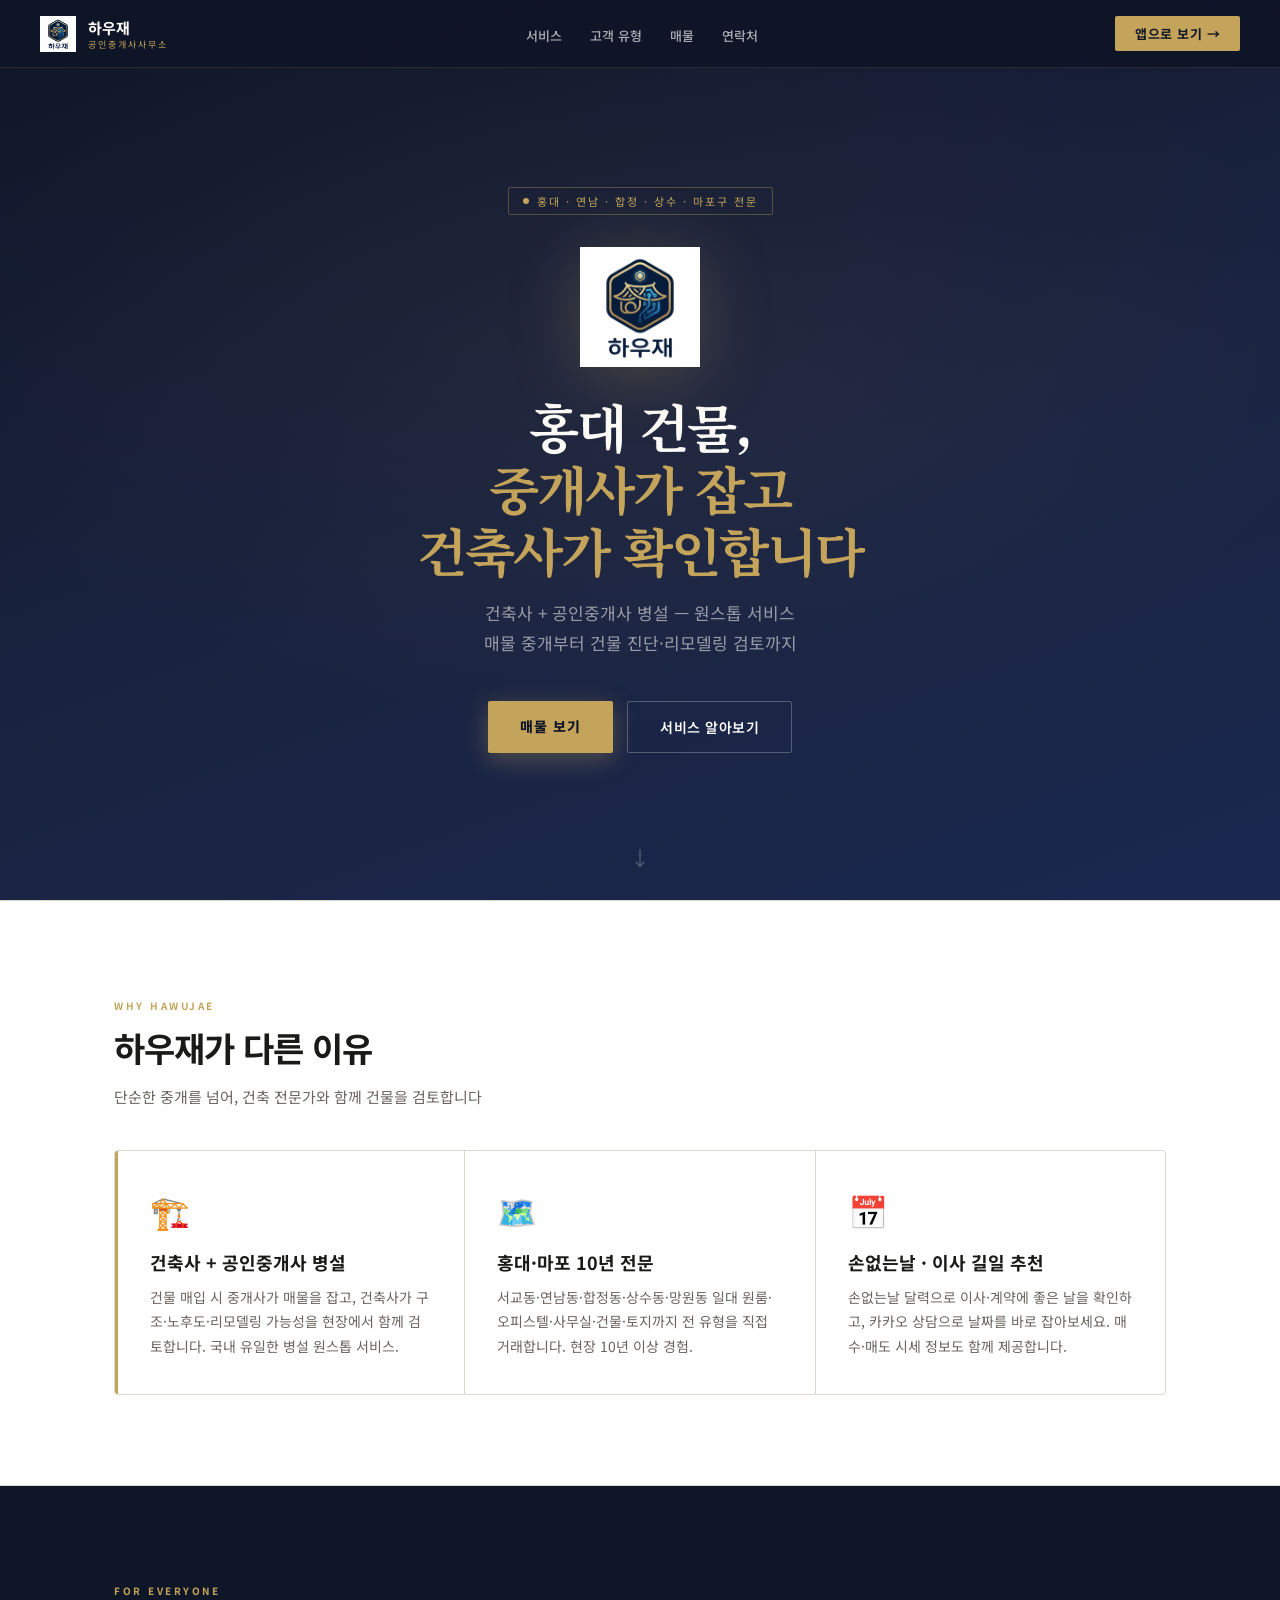
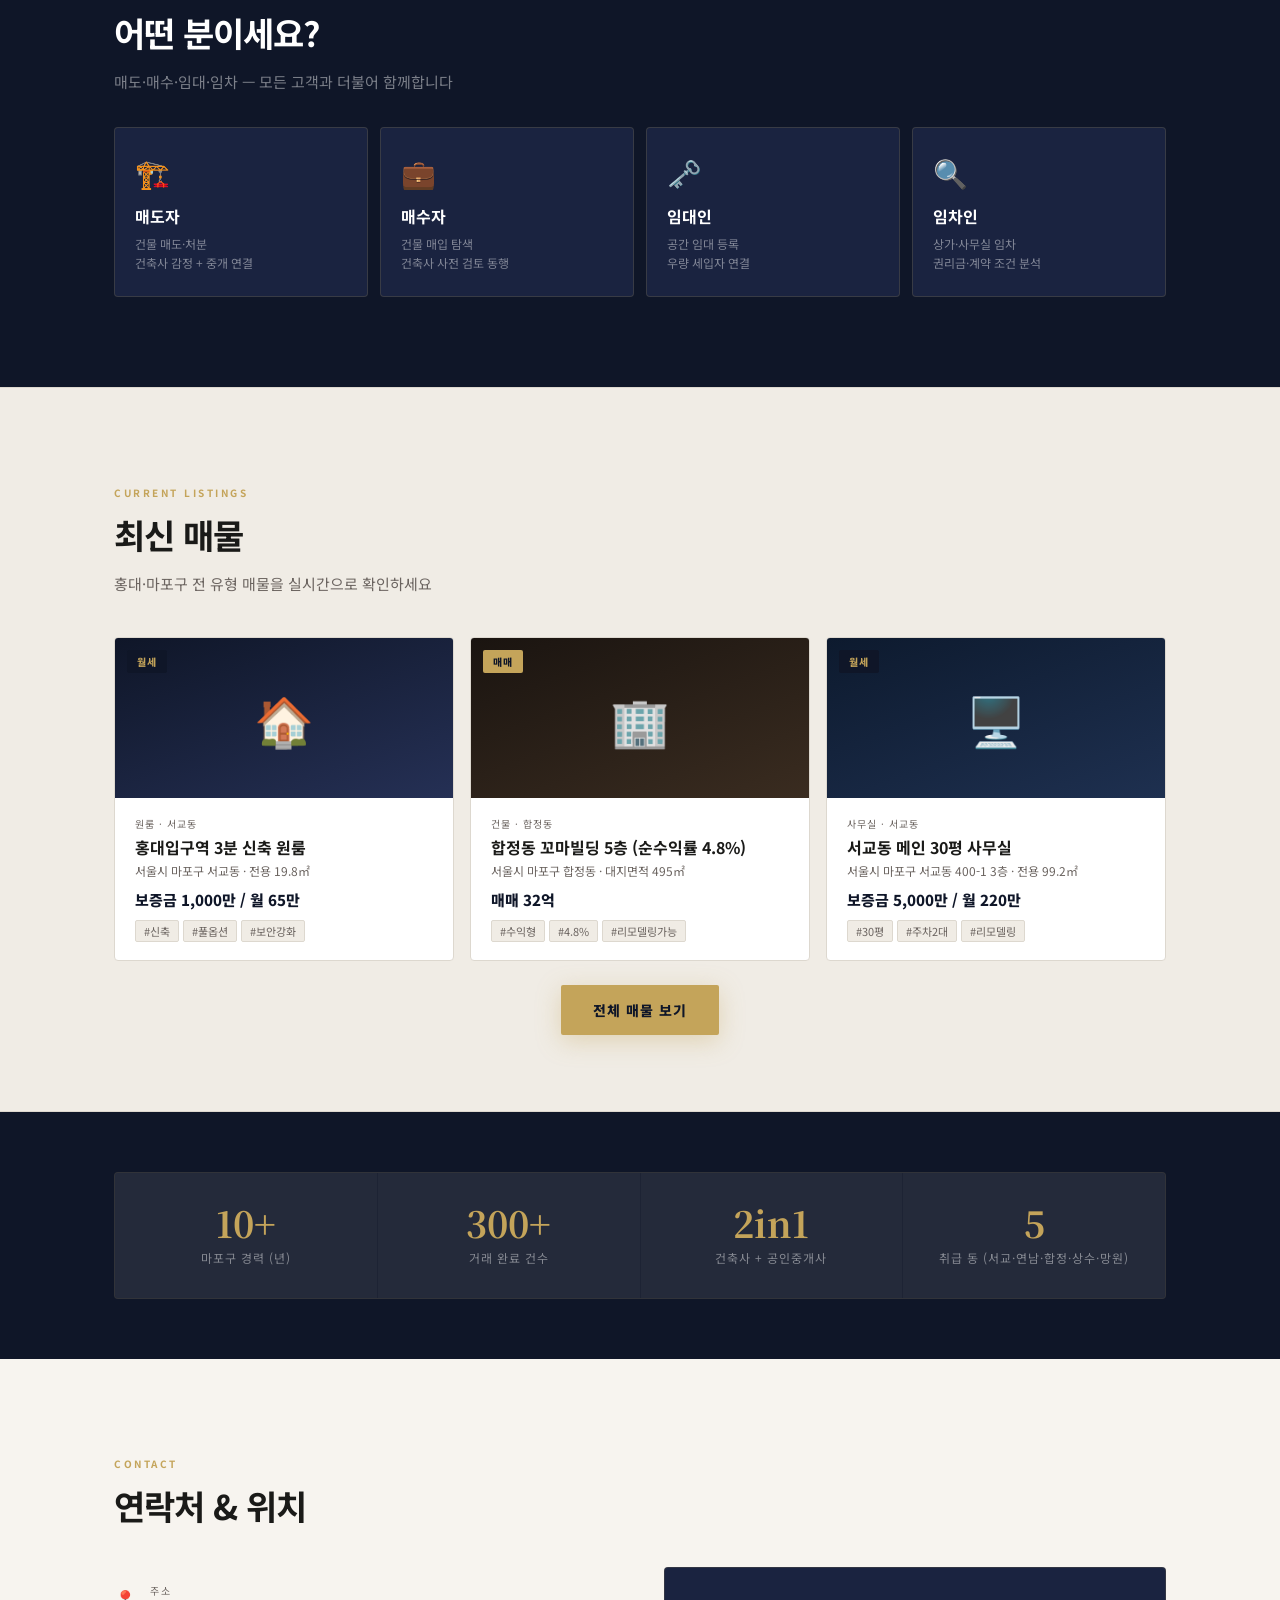
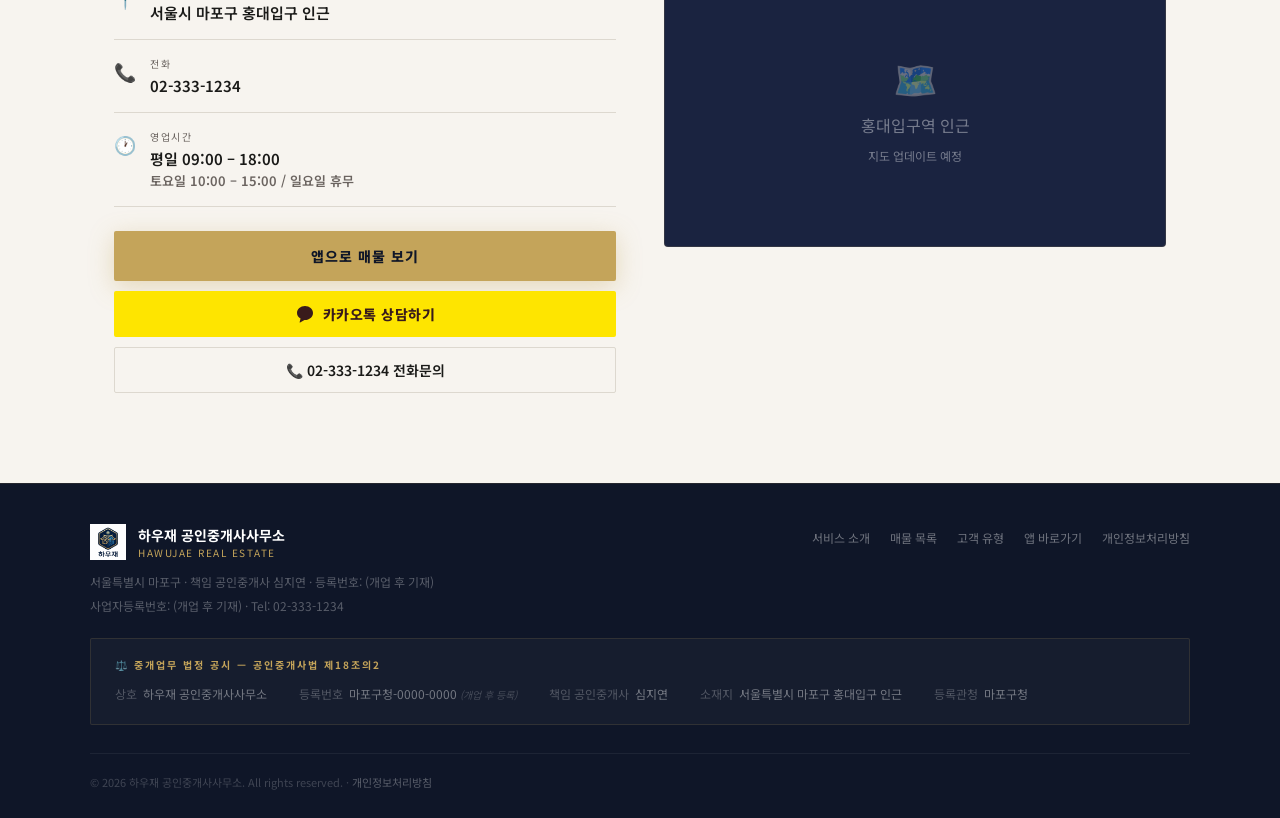
==== commit 51c49942: "홈페이지 한글 인코딩 버그 수정 + 콘텐츠 전면 개편 - index.html: 깨진 한글 전체 재작성 (EUC-KR→UTF-8 오류) - 콘셉트 사주→건축사+공인중개사 병설로 교체" ====
--- a/index.html
+++ b/index.html
@@ -4,52 +4,54 @@
   <meta charset="UTF-8">
   <meta name="viewport" content="width=device-width, initial-scale=1.0">
   <meta name="theme-color" content="#0F1628">
-  <meta name="description" content="?�우??공인중개?�사무소 ???��?·?�남·?�정·?�수 ?��? 부?�산 ?�문. ?�주?�자 ?�행 기반 맞춤 매물 추천. ?�룸·?�피?�텔·?�피?�·건물·토지 ???�형 취급.">
-  <meta name="keywords" content="?��?부?�산,마포구�??�산,?�남?��??�산,?�정?��??�산,?�주부?�산,공인중개???�룸,?�피?�텔,꼬마빌딩,?��?">
+  <meta name="description" content="하우재 공인중개사사무소 — 홍대·연남·합정·상수 마포구 부동산 전문. 건축사+공인중개사 병설로 건물 매입부터 건축 검토까지 원스톱 서비스.">
+  <meta name="keywords" content="홍대부동산,마포구부동산,연남동부동산,합정동부동산,건축사공인중개사,꼬마빌딩,건물매입,상가임대">
   <meta name="robots" content="index, follow">
   <link rel="canonical" href="https://econature7-lab.github.io/howjae/">
 
   <!-- Open Graph -->
   <meta property="og:type"        content="website">
   <meta property="og:url"         content="https://econature7-lab.github.io/howjae/">
-  <meta property="og:title"       content="?�우??공인중개?�사무소 | ?��?·마포 부?�산 & ?�주">
-  <meta property="og:description" content="?��?·?�남·?�정 ?��? 부?�산 ?�문. ?�주?�자 ?�행?�로 ???�명??맞는 매물??찾아?�립?�다.">
+  <meta property="og:title"       content="하우재 공인중개사사무소 | 홍대·마포 부동산">
+  <meta property="og:description" content="홍대 건물, 중개사가 잡고 건축사가 확인합니다. 건축사+공인중개사 병설 원스톱 서비스.">
   <meta property="og:image"       content="https://econature7-lab.github.io/howjae/assets/logo.png">
-  <meta property="og:site_name"   content="?�우??공인중개?�사무소">
+  <meta property="og:site_name"   content="하우재 공인중개사사무소">
   <meta property="og:locale"      content="ko_KR">
 
   <!-- Twitter Card -->
   <meta name="twitter:card"        content="summary">
-  <meta name="twitter:title"       content="?�우??공인중개?�사무소 | ?��?·마포 부?�산">
-  <meta name="twitter:description" content="?�주?�자�?찾는 ?�만??부?�산 ???��?·?�남·?�정 ?��?">
+  <meta name="twitter:title"       content="하우재 공인중개사사무소 | 홍대·마포 부동산">
+  <meta name="twitter:description" content="건축사+공인중개사 병설 — 홍대·연남·합정·상수 전문">
   <meta name="twitter:image"       content="https://econature7-lab.github.io/howjae/assets/logo.png">
 
-  <title>?�우??공인중개?�사무소 | ?��?·마포 부?�산 & AI ?�주</title>
-
-  <!-- JSON-LD 구조???�이??-->
+  <title>하우재 공인중개사사무소 | 홍대·마포 부동산</title>
+
+  <!-- JSON-LD 구조화 데이터 -->
   <script type="application/ld+json">
   {
     "@context": "https://schema.org",
     "@type": "RealEstateAgent",
-    "name": "?�우??공인중개?�사무소",
-    "description": "?��?·?�남·?�정·?�수 ?��? 부?�산 ?�문. ?�주?�자 ?�행 기반 맞춤 매물 추천",
+    "name": "하우재 공인중개사사무소",
+    "description": "홍대·연남·합정·상수 마포구 부동산 전문. 건축사+공인중개사 병설 원스톱 서비스",
     "url": "https://econature7-lab.github.io/howjae/",
     "logo": "https://econature7-lab.github.io/howjae/assets/logo.png",
     "telephone": "02-333-1234",
     "address": {
       "@type": "PostalAddress",
-      "streetAddress": "?�교??,
-      "addressLocality": "마포�?,
-      "addressRegion": "?�울",
+      "streetAddress": "홍대입구 인근",
+      "addressLocality": "마포구",
+      "addressRegion": "서울",
       "addressCountry": "KR"
     },
-    "areaServed": ["?��?","?�남??,"?�정??,"?�수??,"마포�?],
+    "areaServed": ["서교동","연남동","합정동","상수동","망원동"],
     "sameAs": ["https://econature7-lab.github.io/howjae/app.html"]
   }
   </script>
+
   <link rel="preconnect" href="https://fonts.googleapis.com">
   <link rel="preconnect" href="https://fonts.gstatic.com" crossorigin>
   <link href="https://fonts.googleapis.com/css2?family=Noto+Sans+KR:wght@300;400;500;600;700&family=Noto+Serif+KR:wght@400;700&display=swap" rel="stylesheet">
+
   <style>
     *, *::before, *::after { margin:0; padding:0; box-sizing:border-box; }
     :root {
@@ -68,7 +70,7 @@
     html { scroll-behavior: smooth; }
     body { font-family:'Noto Sans KR',sans-serif; background:var(--bg); color:var(--text); overflow-x:hidden; }
 
-    /* ?�?� ?�비게이???�?� */
+    /* 네비게이션 */
     .nav {
       position:fixed; top:0; left:0; right:0; z-index:1000;
       display:flex; align-items:center; justify-content:space-between;
@@ -78,9 +80,8 @@
     }
     .nav-logo { display:flex; align-items:center; gap:12px; text-decoration:none; }
     .nav-logo img { width:36px; height:36px; object-fit:contain; }
-    .nav-logo-text { color:white; }
-    .nav-logo-text .name { font-size:15px; font-weight:700; }
-    .nav-logo-text .sub { font-size:9px; color:var(--gold); letter-spacing:2px; text-transform:uppercase; }
+    .nav-logo-text .name { font-size:15px; font-weight:700; color:white; }
+    .nav-logo-text .sub  { font-size:9px; color:var(--gold); letter-spacing:2px; text-transform:uppercase; }
     .nav-links { display:flex; gap:28px; list-style:none; }
     .nav-links a { color:rgba(255,255,255,.65); text-decoration:none; font-size:13px; font-weight:500; transition:color .15s; }
     .nav-links a:hover { color:var(--gold); }
@@ -92,7 +93,7 @@
     .nav-cta:hover { opacity:.85; }
     .nav-mobile-menu { display:none; background:transparent; border:none; cursor:pointer; color:white; font-size:22px; }
 
-    /* ?�?� HERO ?�?� */
+    /* HERO */
     .hero {
       min-height:100vh; display:flex; flex-direction:column; align-items:center; justify-content:center;
       background:linear-gradient(160deg, var(--navy) 0%, var(--navy2) 55%, #1A2850 100%);
@@ -137,17 +138,13 @@
     .hero-scroll { position:absolute; bottom:28px; left:50%; transform:translateX(-50%); color:rgba(255,255,255,.25); font-size:20px; animation:scrollDown 2s infinite; }
     @keyframes scrollDown { 0%,100%{transform:translateX(-50%) translateY(0)} 50%{transform:translateX(-50%) translateY(6px)} }
 
-    /* ?�?� SECTION 공통 ?�?� */
-    section { padding:90px 24px; max-width:1100px; margin:0 auto; }
+    /* SECTION 공통 */
     .section-wrap { max-width:1100px; margin:0 auto; padding:90px 24px; }
-    .section-badge {
-      display:inline-block; font-size:10px; font-weight:700; color:var(--gold);
-      letter-spacing:2.5px; text-transform:uppercase; margin-bottom:14px;
-    }
+    .section-badge { display:inline-block; font-size:10px; font-weight:700; color:var(--gold); letter-spacing:2.5px; text-transform:uppercase; margin-bottom:14px; }
     .section-title { font-size:clamp(22px,3vw,34px); font-weight:700; line-height:1.25; margin-bottom:14px; letter-spacing:-1px; }
     .section-sub { font-size:15px; color:var(--muted); line-height:1.75; max-width:560px; }
 
-    /* ?�?� ?�징 3???�?� */
+    /* 특징 3종 */
     .features-bg { background:var(--white); border-top:1px solid var(--border); border-bottom:1px solid var(--border); }
     .features-grid { display:grid; grid-template-columns:repeat(auto-fit,minmax(260px,1fr)); gap:1px; background:var(--border); border:1px solid var(--border); border-radius:4px; overflow:hidden; }
     .feature-card { background:var(--white); padding:36px 32px; }
@@ -156,32 +153,32 @@
     .feature-desc { font-size:14px; color:var(--muted); line-height:1.75; }
     .feature-card:first-child { border-left:3px solid var(--gold); }
 
-    /* ?�?� LISTINGS PREVIEW ?�?� */
+    /* 고객 유형 */
+    .customer-grid { display:grid; grid-template-columns:repeat(auto-fit,minmax(200px,1fr)); gap:12px; margin-top:32px; }
+    .customer-card {
+      background:var(--navy2); border-radius:4px; padding:24px 20px;
+      border:1px solid rgba(196,164,90,.18); text-decoration:none;
+      transition:border-color .15s, transform .15s;
+    }
+    .customer-card:hover { border-color:rgba(196,164,90,.5); transform:translateY(-2px); }
+    .customer-icon { font-size:28px; margin-bottom:12px; }
+    .customer-title { font-size:16px; font-weight:700; color:white; margin-bottom:6px; }
+    .customer-desc { font-size:12px; color:rgba(255,255,255,.45); line-height:1.6; }
+
+    /* 매물 미리보기 */
     .listings-bg { background:var(--bg2); border-top:1px solid var(--border); border-bottom:1px solid var(--border); }
     .listings-grid { display:grid; grid-template-columns:repeat(auto-fit,minmax(300px,1fr)); gap:16px; margin-top:40px; }
-    .listing-card {
-      background:var(--white); border-radius:4px; overflow:hidden;
-      border:1px solid var(--border); transition:transform .2s, box-shadow .2s;
-    }
+    .listing-card { background:var(--white); border-radius:4px; overflow:hidden; border:1px solid var(--border); transition:transform .2s, box-shadow .2s; }
     .listing-card:hover { transform:translateY(-4px); box-shadow:0 12px 40px rgba(15,22,40,.1); }
-    .listing-thumb {
-      height:180px; display:flex; align-items:center; justify-content:center;
-      font-size:52px; position:relative;
-    }
-    .listing-thumb-oneroom      { background:linear-gradient(160deg,#0F1628,#253055); }
-    .listing-thumb-office       { background:linear-gradient(160deg,#0D1A2E,#1E3050); }
-    .listing-thumb-building     { background:linear-gradient(160deg,#1A1410,#3A2C20); }
-    .listing-thumb-land         { background:linear-gradient(160deg,#0D1E10,#1E3422); }
-    .listing-thumb-construction { background:linear-gradient(160deg,#1E1208,#3E2818); }
-    .listing-badge {
-      position:absolute; top:12px; left:12px;
-      padding:4px 10px; border-radius:2px; font-size:10px; font-weight:800; letter-spacing:1px;
-    }
+    .listing-thumb { height:160px; display:flex; align-items:center; justify-content:center; font-size:48px; position:relative; }
+    .listing-thumb-oneroom  { background:linear-gradient(160deg,#0F1628,#253055); }
+    .listing-thumb-building { background:linear-gradient(160deg,#1A1410,#3A2C20); }
+    .listing-thumb-office   { background:linear-gradient(160deg,#0D1A2E,#1E3050); }
+    .listing-badge { position:absolute; top:12px; left:12px; padding:4px 10px; border-radius:2px; font-size:10px; font-weight:800; letter-spacing:1px; }
     .listing-badge-monthly { background:var(--navy); color:var(--gold); }
-    .listing-badge-jeonse  { background:#1565C0; color:white; }
     .listing-badge-sale    { background:var(--gold); color:var(--navy); }
     .listing-body { padding:18px 20px; }
-    .listing-type { font-size:10px; color:var(--muted); letter-spacing:1px; text-transform:uppercase; margin-bottom:6px; }
+    .listing-type  { font-size:10px; color:var(--muted); letter-spacing:1px; text-transform:uppercase; margin-bottom:6px; }
     .listing-title { font-size:16px; font-weight:700; margin-bottom:4px; line-height:1.3; }
     .listing-addr  { font-size:12px; color:var(--muted); margin-bottom:10px; }
     .listing-price { font-size:15px; font-weight:800; color:var(--navy); margin-bottom:10px; }
@@ -189,39 +186,16 @@
     .listing-tag   { font-size:11px; color:var(--muted); background:var(--bg2); border:1px solid var(--border); border-radius:2px; padding:2px 8px; }
     .listings-cta  { text-align:center; margin-top:36px; }
 
-    /* ?�?� ?�주 ?�개 ?�?� */
-    .saju-section { display:grid; grid-template-columns:1fr 1fr; gap:64px; align-items:center; }
-    .saju-visual {
-      background:linear-gradient(160deg,var(--navy),var(--navy2));
-      border-radius:4px; padding:48px; text-align:center;
-      border:1px solid rgba(196,164,90,.15);
-    }
-    .saju-visual img { width:80px; height:80px; object-fit:contain; margin-bottom:20px; filter:drop-shadow(0 4px 16px rgba(196,164,90,.3)); }
-    .saju-steps { display:flex; flex-direction:column; gap:0; }
-    .saju-step { display:flex; gap:16px; padding:18px 0; border-bottom:1px solid var(--border); }
-    .saju-step:last-child { border-bottom:none; }
-    .saju-num {
-      width:32px; height:32px; background:var(--navy); color:var(--gold);
-      border-radius:2px; display:flex; align-items:center; justify-content:center;
-      font-size:13px; font-weight:800; flex-shrink:0;
-    }
-    .saju-step-title { font-size:15px; font-weight:700; margin-bottom:4px; }
-    .saju-step-desc { font-size:13px; color:var(--muted); line-height:1.6; }
-
-    /* ?�?� ?�계 ???�?� */
+    /* 통계 */
     .stats-bg { background:var(--navy); }
     .stats-grid { display:grid; grid-template-columns:repeat(auto-fit,minmax(160px,1fr)); gap:1px; background:rgba(255,255,255,.06); border:1px solid rgba(196,164,90,.12); border-radius:4px; overflow:hidden; }
     .stat-card { background:rgba(255,255,255,.03); padding:32px 24px; text-align:center; }
     .stat-num { font-size:36px; font-weight:700; color:var(--gold); line-height:1; margin-bottom:8px; font-family:'Noto Serif KR',serif; }
-    .stat-label { font-size:12px; color:rgba(255,255,255,.45); letter-spacing:1px; text-transform:uppercase; }
-
-    /* ?�?� ?�락�??�?� */
+    .stat-label { font-size:12px; color:rgba(255,255,255,.45); letter-spacing:1px; }
+
+    /* 연락처 */
     .contact-grid { display:grid; grid-template-columns:1fr 1fr; gap:48px; align-items:start; }
-    .contact-info-list { display:flex; flex-direction:column; gap:0; }
-    .contact-row {
-      display:flex; align-items:flex-start; gap:14px; padding:16px 0;
-      border-bottom:1px solid var(--border);
-    }
+    .contact-row { display:flex; align-items:flex-start; gap:14px; padding:16px 0; border-bottom:1px solid var(--border); }
     .contact-row:last-child { border-bottom:none; }
     .contact-icon { font-size:18px; flex-shrink:0; margin-top:2px; }
     .contact-label { font-size:10px; color:var(--muted); letter-spacing:1.5px; text-transform:uppercase; margin-bottom:4px; }
@@ -232,20 +206,20 @@
       border:1px solid rgba(196,164,90,.15); color:rgba(255,255,255,.4); gap:10px;
     }
 
-    /* ?�?� FOOTER ?�?� */
+    /* FOOTER */
     .footer { background:var(--navy); border-top:1px solid rgba(196,164,90,.12); padding:40px 40px 28px; }
     .footer-inner { max-width:1100px; margin:0 auto; display:flex; justify-content:space-between; align-items:flex-start; flex-wrap:wrap; gap:28px; }
     .footer-brand { display:flex; align-items:center; gap:12px; }
     .footer-brand img { width:36px; height:36px; object-fit:contain; }
     .footer-brand-text .name { font-size:14px; font-weight:700; color:white; }
-    .footer-brand-text .sub { font-size:10px; color:var(--gold); letter-spacing:1.5px; }
+    .footer-brand-text .sub  { font-size:10px; color:var(--gold); letter-spacing:1.5px; }
     .footer-info { font-size:12px; color:rgba(255,255,255,.3); line-height:2; margin-top:10px; }
     .footer-links { display:flex; gap:20px; list-style:none; }
     .footer-links a { font-size:12px; color:rgba(255,255,255,.4); text-decoration:none; }
     .footer-links a:hover { color:var(--gold); }
     .footer-bottom { max-width:1100px; margin:28px auto 0; padding-top:20px; border-top:1px solid rgba(255,255,255,.06); font-size:11px; color:rgba(255,255,255,.2); }
 
-    /* ?�?� 모바??반응???�?� */
+    /* 모바일 반응형 */
     @media (max-width:768px) {
       .nav { padding:0 20px; }
       .nav-links, .nav-cta { display:none; }
@@ -253,8 +227,6 @@
       .hero { padding:80px 20px 48px; }
       .hero-logo { width:88px; height:88px; }
       .section-wrap { padding:60px 20px; }
-      section { padding:60px 20px; }
-      .saju-section { grid-template-columns:1fr; gap:32px; }
       .contact-grid { grid-template-columns:1fr; gap:32px; }
       .footer-inner { flex-direction:column; }
       .footer { padding:32px 20px 24px; }
@@ -264,350 +236,302 @@
 </head>
 <body>
 
-<!-- ?�═ ?�비게이???�═ -->
+<!-- ══ 네비게이션 ══ -->
 <nav class="nav">
   <a href="index.html" class="nav-logo">
-    <img src="assets/logo.png" alt="?�우??>
+    <img src="assets/logo.png" alt="하우재">
     <div class="nav-logo-text">
-      <div class="name">?�우??/div>
-      <div class="sub">공인중개?�사무소</div>
+      <div class="name">하우재</div>
+      <div class="sub">공인중개사사무소</div>
     </div>
   </a>
   <ul class="nav-links">
-    <li><a href="#features">?�비??/a></li>
+    <li><a href="#features">서비스</a></li>
+    <li><a href="#customers">고객 유형</a></li>
     <li><a href="#listings">매물</a></li>
-    <li><a href="#saju">?�주 분석</a></li>
-    <li><a href="#contact">?�락�?/a></li>
+    <li><a href="#contact">연락처</a></li>
   </ul>
-  <a href="app.html" class="nav-cta">?�으�?보기 ??/a>
-  <button class="nav-mobile-menu" onclick="document.location='app.html'">??/button>
+  <a href="app.html" class="nav-cta">앱으로 보기 →</a>
+  <button class="nav-mobile-menu" onclick="document.location='app.html'">☰</button>
 </nav>
 
-<!-- ?�═ HERO ?�═ -->
+<!-- ══ HERO ══ -->
 <div class="hero">
   <div class="hero-badge">
     <span class="hero-badge-dot"></span>
-    ?��? · ?�남 · ?�정 · ?�수 ?�문 중개
-  </div>
-  <img src="assets/logo.png" class="hero-logo" alt="?�우??>
+    홍대 · 연남 · 합정 · 상수 · 마포구 전문
+  </div>
+  <img src="assets/logo.png" class="hero-logo" alt="하우재">
   <h1 class="hero-title">
-    ?�주?�자�?찾는<br>
-    <span class="hero-title-gold">?�만??부?�산</span>
+    홍대 건물,<br>
+    <span class="hero-title-gold">중개사가 잡고<br>건축사가 확인합니다</span>
   </h1>
   <p class="hero-sub">
-    ?�양 ?�행 철학�??��? 부?�산 ?�문?�의 만남<br>
-    ?�신???�간 ?�행??맞는 방위?� ?�기�?분석?�니??
+    건축사 + 공인중개사 병설 — 원스톱 서비스<br>
+    매물 중개부터 건물 진단·리모델링 검토까지
   </p>
   <div class="hero-btns">
-    <a href="app.html" class="btn-primary">매물 보기 & ?�주 분석</a>
-    <a href="#features" class="btn-outline">?�비???�아보기</a>
-  </div>
-  <div class="hero-scroll">??/div>
+    <a href="app.html" class="btn-primary">매물 보기</a>
+    <a href="#features" class="btn-outline">서비스 알아보기</a>
+  </div>
+  <div class="hero-scroll">↓</div>
 </div>
 
-<!-- ?�═ ?�징 ?�═ -->
+<!-- ══ 특징 ══ -->
 <div class="features-bg" id="features">
   <div class="section-wrap">
     <div class="section-badge">WHY HAWUJAE</div>
-    <h2 class="section-title">?�우?��? ?�른 ?�유</h2>
-    <p class="section-sub" style="margin-bottom:40px">?�순??부?�산 중개�??�어, ?�신???�주?� ?�행??맞는 매물??추천?�니??</p>
+    <h2 class="section-title">하우재가 다른 이유</h2>
+    <p class="section-sub" style="margin-bottom:40px">단순한 중개를 넘어, 건축 전문가와 함께 건물을 검토합니다</p>
     <div class="features-grid">
       <div class="feature-card">
-        <div class="feature-icon">??/div>
-        <div class="feature-title">AI ?�주 궁합 분석</div>
-        <div class="feature-desc">?�년?�일???�력?�면 ?�간 ?�행??분석?�니?? 매물???�행·방위?� ?�생/?�극 관계�? ?�수�??�시??최적??매물??추천?�니??</div>
+        <div class="feature-icon">🏗️</div>
+        <div class="feature-title">건축사 + 공인중개사 병설</div>
+        <div class="feature-desc">건물 매입 시 중개사가 매물을 잡고, 건축사가 구조·노후도·리모델링 가능성을 현장에서 함께 검토합니다. 국내 유일한 병설 원스톱 서비스.</div>
       </div>
       <div class="feature-card">
-        <div class="feature-icon">?��</div>
-        <div class="feature-title">?��?·마포 ?�문</div>
-        <div class="feature-desc">?��??�구·?�남?�·합?�·상?�동 ?��? ?�룸·?�피?�텔·?�무?�·건물·토지까�? ???�형??직접 거래?�니?? ?�장 10???�상 경험.</div>
+        <div class="feature-icon">🗺️</div>
+        <div class="feature-title">홍대·마포 10년 전문</div>
+        <div class="feature-desc">서교동·연남동·합정동·상수동·망원동 일대 원룸·오피스텔·사무실·건물·토지까지 전 유형을 직접 거래합니다. 현장 10년 이상 경험.</div>
       </div>
       <div class="feature-card">
-        <div class="feature-icon">?��</div>
-        <div class="feature-title">?�사 길일·길월 추천</div>
-        <div class="feature-desc">?�없?�날 계산�??�간�??�운 ?�을 분석??계약·?�사??가??좋�? ?�을 추천?�니?? 매수·매도 ?�세 ?�수???�공?�니??</div>
+        <div class="feature-icon">📅</div>
+        <div class="feature-title">손없는날 · 이사 길일 추천</div>
+        <div class="feature-desc">손없는날 달력으로 이사·계약에 좋은 날을 확인하고, 카카오 상담으로 날짜를 바로 잡아보세요. 매수·매도 시세 정보도 함께 제공합니다.</div>
       </div>
     </div>
   </div>
 </div>
 
-<!-- ?�═ 매물 미리보기 ?�═ -->
+<!-- ══ 고객 유형 ══ -->
+<div style="background:var(--navy)" id="customers">
+  <div class="section-wrap">
+    <div class="section-badge" style="color:var(--gold)">FOR EVERYONE</div>
+    <h2 class="section-title" style="color:white">어떤 분이세요?</h2>
+    <p class="section-sub" style="color:rgba(255,255,255,.45)">매도·매수·임대·임차 — 모든 고객과 더불어 함께합니다</p>
+    <div class="customer-grid">
+      <a href="app.html" class="customer-card">
+        <div class="customer-icon">🏗️</div>
+        <div class="customer-title">매도자</div>
+        <div class="customer-desc">건물 매도·처분<br>건축사 감정 + 중개 연결</div>
+      </a>
+      <a href="app.html" class="customer-card">
+        <div class="customer-icon">💼</div>
+        <div class="customer-title">매수자</div>
+        <div class="customer-desc">건물 매입 탐색<br>건축사 사전 검토 동행</div>
+      </a>
+      <a href="app.html" class="customer-card">
+        <div class="customer-icon">🗝️</div>
+        <div class="customer-title">임대인</div>
+        <div class="customer-desc">공간 임대 등록<br>우량 세입자 연결</div>
+      </a>
+      <a href="app.html" class="customer-card">
+        <div class="customer-icon">🔍</div>
+        <div class="customer-title">임차인</div>
+        <div class="customer-desc">상가·사무실 임차<br>권리금·계약 조건 분석</div>
+      </a>
+    </div>
+  </div>
+</div>
+
+<!-- ══ 매물 미리보기 ══ -->
 <div class="listings-bg" id="listings">
   <div class="section-wrap">
     <div class="section-badge">CURRENT LISTINGS</div>
     <h2 class="section-title">최신 매물</h2>
-    <p class="section-sub">?��?·마포�????�형 매물???�시간으�??�인?�세??</p>
+    <p class="section-sub">홍대·마포구 전 유형 매물을 실시간으로 확인하세요</p>
     <div class="listings-grid">
-      <!-- 매물 1 -->
       <div class="listing-card">
         <div class="listing-thumb listing-thumb-oneroom">
-          <span>?��</span>
-          <span class="listing-badge listing-badge-monthly">?�세</span>
+          <span>🏠</span>
+          <span class="listing-badge listing-badge-monthly">월세</span>
         </div>
         <div class="listing-body">
-          <div class="listing-type">?�룸 · ?�교??/div>
-          <div class="listing-title">?��??�구??3�??�축 ?�룸</div>
-          <div class="listing-addr">?�울??마포�??�교??355-8 · ?�용 19.8??/div>
-          <div class="listing-price">보증�?1,000�?/ ??65�?/div>
+          <div class="listing-type">원룸 · 서교동</div>
+          <div class="listing-title">홍대입구역 3분 신축 원룸</div>
+          <div class="listing-addr">서울시 마포구 서교동 · 전용 19.8㎡</div>
+          <div class="listing-price">보증금 1,000만 / 월 65만</div>
           <div class="listing-tags">
-            <span class="listing-tag">#?�축</span>
-            <span class="listing-tag">#?�?�션</span>
+            <span class="listing-tag">#신축</span>
+            <span class="listing-tag">#풀옵션</span>
             <span class="listing-tag">#보안강화</span>
           </div>
         </div>
       </div>
-      <!-- 매물 2 -->
       <div class="listing-card">
         <div class="listing-thumb listing-thumb-building">
-          <span>?���?/span>
+          <span>🏢</span>
           <span class="listing-badge listing-badge-sale">매매</span>
         </div>
         <div class="listing-body">
-          <div class="listing-type">건물 · ?�정??/div>
-          <div class="listing-title">?�정??꼬마빌딩 5�?(???�익�?4.8%)</div>
-          <div class="listing-addr">?�울??마포�??�정??383-12 · ?�면??495??/div>
-          <div class="listing-price">매매 32??/div>
+          <div class="listing-type">건물 · 합정동</div>
+          <div class="listing-title">합정동 꼬마빌딩 5층 (순수익률 4.8%)</div>
+          <div class="listing-addr">서울시 마포구 합정동 · 대지면적 495㎡</div>
+          <div class="listing-price">매매 32억</div>
           <div class="listing-tags">
-            <span class="listing-tag">#?�익??/span>
-            <span class="listing-tag">#??.8%</span>
-            <span class="listing-tag">#리모?�링가??/span>
+            <span class="listing-tag">#수익형</span>
+            <span class="listing-tag">#4.8%</span>
+            <span class="listing-tag">#리모델링가능</span>
           </div>
         </div>
       </div>
-      <!-- 매물 3 -->
       <div class="listing-card">
         <div class="listing-thumb listing-thumb-office">
-          <span>?��</span>
-          <span class="listing-badge listing-badge-monthly">?�세</span>
+          <span>🖥️</span>
+          <span class="listing-badge listing-badge-monthly">월세</span>
         </div>
         <div class="listing-body">
-          <div class="listing-type">?�무??· ?�교??/div>
-          <div class="listing-title">?�교??메인 30???�무??/div>
-          <div class="listing-addr">?�울??마포�??�교??400-1 3�?· ?�용 99.2??/div>
-          <div class="listing-price">보증�?5,000�?/ ??220�?/div>
+          <div class="listing-type">사무실 · 서교동</div>
+          <div class="listing-title">서교동 메인 30평 사무실</div>
+          <div class="listing-addr">서울시 마포구 서교동 400-1 3층 · 전용 99.2㎡</div>
+          <div class="listing-price">보증금 5,000만 / 월 220만</div>
           <div class="listing-tags">
-            <span class="listing-tag">#30??/span>
-            <span class="listing-tag">#주차2?�</span>
-            <span class="listing-tag">#리모?�링</span>
+            <span class="listing-tag">#30평</span>
+            <span class="listing-tag">#주차2대</span>
+            <span class="listing-tag">#리모델링</span>
           </div>
         </div>
       </div>
     </div>
     <div class="listings-cta">
-      <a href="app.html" class="btn-primary">?�체 매물 보기</a>
+      <a href="app.html" class="btn-primary">전체 매물 보기</a>
     </div>
   </div>
 </div>
 
-<!-- ?�═ ?�주 분석 ?�개 ?�═ -->
-<div style="background:var(--bg)" id="saju">
-  <div class="section-wrap">
-    <div class="saju-section">
-      <div>
-        <div class="section-badge">HOW IT WORKS</div>
-        <h2 class="section-title">?�주 부?�산 분석<br>?�떻�??�동?�나??</h2>
-        <p class="section-sub" style="margin-bottom:32px">?�천 ?�의 ?�양 철학???��? 부?�산???�목?�습?�다.</p>
-        <div class="saju-steps">
-          <div class="saju-step">
-            <div class="saju-num">01</div>
-            <div>
-              <div class="saju-step-title">?�년?�일 ?�력</div>
-              <div class="saju-step-desc">?�년?�일(?�력/?�력)???�력?�면 ?�주?�자�??�동 계산?�니?? ?�간 ?�행(?�火?�金�????�악?�니??</div>
-            </div>
-          </div>
-          <div class="saju-step">
-            <div class="saju-num">02</div>
-            <div>
-              <div class="saju-step-title">매물 ?�행 분석</div>
-              <div class="saju-step-desc">�?매물???�치·방향·지???�행??분석?�니?? ?�간과의 ?�생/?�극 관계로 궁합 ?�수(0~100)�??�출?�니??</div>
-            </div>
-          </div>
-          <div class="saju-step">
-            <div class="saju-num">03</div>
-            <div>
-              <div class="saju-step-title">맞춤 매물 추천</div>
-              <div class="saju-step-desc">궁합 ?�수가 ?��? ?�서�?매물???�렬?�니?? 매수·매도·?�사 최적 ?�기?� 길일???�께 ?�내?�니??</div>
-            </div>
-          </div>
-        </div>
-      </div>
-      <div class="saju-visual">
-        <img src="assets/logo.png" alt="?�우??>
-        <div style="color:white;font-size:18px;font-weight:700;margin-bottom:8px">?�우???�주 분석</div>
-        <div style="color:rgba(255,255,255,.5);font-size:13px;line-height:1.75;margin-bottom:24px">
-          �??? · ???? · ????<br>�??? · ??�? ?�행 기반
-        </div>
-        <div style="display:grid;grid-template-columns:1fr 1fr;gap:1px;background:rgba(196,164,90,.15);border:1px solid rgba(196,164,90,.15);border-radius:2px;overflow:hidden">
-          <div style="background:rgba(255,255,255,.04);padding:14px;text-align:center">
-            <div style="color:var(--gold);font-size:20px;font-weight:700">매수??/div>
-            <div style="color:rgba(255,255,255,.4);font-size:11px;margin-top:2px">BUY SCORE</div>
-          </div>
-          <div style="background:rgba(255,255,255,.04);padding:14px;text-align:center">
-            <div style="color:var(--gold);font-size:20px;font-weight:700">매도??/div>
-            <div style="color:rgba(255,255,255,.4);font-size:11px;margin-top:2px">SELL SCORE</div>
-          </div>
-          <div style="background:rgba(255,255,255,.04);padding:14px;text-align:center">
-            <div style="color:var(--gold);font-size:20px;font-weight:700">?��???/div>
-            <div style="color:rgba(255,255,255,.4);font-size:11px;margin-top:2px">RENT OUT</div>
-          </div>
-          <div style="background:rgba(255,255,255,.04);padding:14px;text-align:center">
-            <div style="color:var(--gold);font-size:20px;font-weight:700">?�사??/div>
-            <div style="color:rgba(255,255,255,.4);font-size:11px;margin-top:2px">MOVING</div>
-          </div>
-        </div>
-        <a href="app.html" style="display:block;margin-top:20px;padding:13px;background:var(--gold);color:var(--navy);text-decoration:none;font-size:13px;font-weight:800;letter-spacing:1px;border-radius:2px;text-transform:uppercase">
-          ?�주 분석 ?�작?�기 ??
-        </a>
-      </div>
-    </div>
-  </div>
-</div>
-
-<!-- ?�═ ?�계 ???�═ -->
+<!-- ══ 통계 ══ -->
 <div class="stats-bg">
   <div class="section-wrap" style="padding:60px 24px">
     <div class="stats-grid">
       <div class="stat-card">
         <div class="stat-num">10+</div>
-        <div class="stat-label">Years in Mapo</div>
+        <div class="stat-label">마포구 경력 (년)</div>
       </div>
       <div class="stat-card">
         <div class="stat-num">300+</div>
-        <div class="stat-label">Deals Closed</div>
+        <div class="stat-label">거래 완료 건수</div>
+      </div>
+      <div class="stat-card">
+        <div class="stat-num">2in1</div>
+        <div class="stat-label">건축사 + 공인중개사</div>
       </div>
       <div class="stat-card">
         <div class="stat-num">5</div>
-        <div class="stat-label">Property Types</div>
-      </div>
-      <div class="stat-card">
-        <div class="stat-num">AI</div>
-        <div class="stat-label">Saju Analysis</div>
+        <div class="stat-label">취급 동 (서교·연남·합정·상수·망원)</div>
       </div>
     </div>
   </div>
 </div>
 
-<!-- ?�═ ?�락�??�═ -->
+<!-- ══ 연락처 ══ -->
 <div style="background:var(--bg)" id="contact">
   <div class="section-wrap">
     <div class="section-badge">CONTACT</div>
-    <h2 class="section-title" style="margin-bottom:40px">?�락�?& ?�시??�?/h2>
+    <h2 class="section-title" style="margin-bottom:40px">연락처 & 위치</h2>
     <div class="contact-grid">
-      <div class="contact-info-list">
+      <div>
         <div class="contact-row">
-          <span class="contact-icon">?��</span>
+          <span class="contact-icon">📍</span>
           <div>
             <div class="contact-label">주소</div>
-            <div class="contact-value">?�울??마포�??��??�구 ?�근</div>
+            <div class="contact-value">서울시 마포구 홍대입구 인근</div>
           </div>
         </div>
         <div class="contact-row">
-          <span class="contact-icon">?��</span>
+          <span class="contact-icon">📞</span>
           <div>
-            <div class="contact-label">?�화</div>
+            <div class="contact-label">전화</div>
             <div class="contact-value">02-333-1234</div>
           </div>
         </div>
         <div class="contact-row">
-          <span class="contact-icon">?��</span>
+          <span class="contact-icon">🕐</span>
           <div>
-            <div class="contact-label">?�영?�간</div>
-            <div class="contact-value">?�일 09:00 ??18:00<br><span style="font-size:13px;color:var(--muted)">?�요??10:00 ??15:00 / ?�요???�무</span></div>
+            <div class="contact-label">영업시간</div>
+            <div class="contact-value">평일 09:00 – 18:00<br><span style="font-size:13px;color:var(--muted)">토요일 10:00 – 15:00 / 일요일 휴무</span></div>
           </div>
         </div>
-        <div class="contact-row">
-          <span class="contact-icon">?�️</span>
-          <div>
-            <div class="contact-label">?�메??/div>
-            <div class="contact-value">(?�메??추�? ?�정)</div>
-          </div>
-        </div>
         <div style="margin-top:24px;display:flex;flex-direction:column;gap:10px">
-          <a href="app.html" class="btn-primary" style="display:block;text-align:center">?�으�?매물 보기</a>
+          <a href="app.html" class="btn-primary" style="display:block;text-align:center">앱으로 매물 보기</a>
           <a href="https://pf.kakao.com/_hawujae" target="_blank" rel="noopener"
             style="display:flex;align-items:center;justify-content:center;gap:8px;padding:13px;background:#FEE500;color:#391B1B;border-radius:2px;text-decoration:none;font-size:14px;font-weight:800;letter-spacing:.5px">
             <svg width="20" height="20" viewBox="0 0 20 20" fill="none"><path d="M10 2C5.582 2 2 5.134 2 9c0 2.32 1.408 4.37 3.556 5.618l-.948 3.51c-.084.31.24.554.51.38L9.48 16c.172.018.346.027.52.027C14.418 16.027 18 12.893 18 9S14.418 2 10 2z" fill="#391B1B"/></svg>
-            카카?�톡 ?�담?�기
+            카카오톡 상담하기
           </a>
           <a href="tel:02-333-1234"
-            style="display:block;text-align:center;padding:12px;border:1px solid var(--border-strong);border-radius:2px;text-decoration:none;color:var(--text);font-size:14px;font-weight:600">
-            ?�� 02-333-1234 ?�화문의
+            style="display:block;text-align:center;padding:12px;border:1px solid var(--border);border-radius:2px;text-decoration:none;color:var(--text);font-size:14px;font-weight:600">
+            📞 02-333-1234 전화문의
           </a>
         </div>
       </div>
       <div class="contact-map-placeholder">
-        <span style="font-size:36px">?���?/span>
-        <div>?��??�구???�근</div>
-        <div style="font-size:12px">지???�동 ?�정</div>
+        <span style="font-size:36px">🗺️</span>
+        <div>홍대입구역 인근</div>
+        <div style="font-size:12px">지도 업데이트 예정</div>
       </div>
     </div>
   </div>
 </div>
 
-<!-- ?�═ ?�터 ?�═ -->
+<!-- ══ 푸터 ══ -->
 <footer class="footer">
   <div class="footer-inner">
     <div>
       <div class="footer-brand">
-        <img src="assets/logo.png" alt="?�우??>
+        <img src="assets/logo.png" alt="하우재">
         <div class="footer-brand-text">
-          <div class="name">?�우??공인중개?�사무소</div>
+          <div class="name">하우재 공인중개사사무소</div>
           <div class="sub">HAWUJAE REAL ESTATE</div>
         </div>
       </div>
       <div class="footer-info">
-        ?�울?�별??마포�?· ?�??공인중개?? ?��???· ?�록번호: (개업 ??기재)<br>
-        ?�업?�등록번?? (개업 ??기재) · Tel: 02-333-1234
+        서울특별시 마포구 · 책임 공인중개사 심지연 · 등록번호: (개업 후 기재)<br>
+        사업자등록번호: (개업 후 기재) · Tel: 02-333-1234
       </div>
     </div>
     <ul class="footer-links">
-      <li><a href="#features">?�비???�개</a></li>
+      <li><a href="#features">서비스 소개</a></li>
       <li><a href="#listings">매물 목록</a></li>
-      <li><a href="#saju">?�주 분석</a></li>
-      <li><a href="app.html">??바로가�?/a></li>
-      <li><a href="privacy.html">개인?�보처리방침</a></li>
+      <li><a href="#customers">고객 유형</a></li>
+      <li><a href="app.html">앱 바로가기</a></li>
+      <li><a href="privacy.html">개인정보처리방침</a></li>
     </ul>
   </div>
 
-  <!-- ?�═ 법정 공시 (공인중개?�법 ??8조의2) ?�═ -->
+  <!-- 법정 공시 (공인중개사법 제18조의2) -->
   <div style="max-width:1100px;margin:20px auto 0;padding:18px 24px;
     border:1px solid rgba(196,164,90,.15);border-radius:2px;
     background:rgba(255,255,255,.03)">
     <div style="font-size:10px;color:var(--gold);letter-spacing:2px;font-weight:700;margin-bottom:10px">
-      ?�️ 중개?�무??법정 공시 ??공인중개?�법 ??8조의2
+      ⚖️ 중개업무 법정 공시 — 공인중개사법 제18조의2
     </div>
     <div style="display:flex;flex-wrap:wrap;gap:16px 32px">
       <div style="font-size:12px;color:rgba(255,255,255,.4);line-height:2">
-        <span style="color:rgba(255,255,255,.25)">?�호</span>&nbsp;
-        <span>?�우??공인중개?�사무소</span>
+        <span style="color:rgba(255,255,255,.25)">상호</span>&nbsp;
+        <span>하우재 공인중개사사무소</span>
       </div>
       <div style="font-size:12px;color:rgba(255,255,255,.4);line-height:2">
-        <span style="color:rgba(255,255,255,.25)">?�록번호</span>&nbsp;
-        <span>마포구청-0000-0000 <em style="font-size:10px;color:rgba(255,255,255,.2)">(개업 ???�록)</em></span>
+        <span style="color:rgba(255,255,255,.25)">등록번호</span>&nbsp;
+        <span>마포구청-0000-0000 <em style="font-size:10px;color:rgba(255,255,255,.2)">(개업 후 등록)</em></span>
       </div>
       <div style="font-size:12px;color:rgba(255,255,255,.4);line-height:2">
-        <span style="color:rgba(255,255,255,.25)">?�??공인중개??/span>&nbsp;
-        <span>?��???/span>
+        <span style="color:rgba(255,255,255,.25)">책임 공인중개사</span>&nbsp;
+        <span>심지연</span>
       </div>
       <div style="font-size:12px;color:rgba(255,255,255,.4);line-height:2">
-        <span style="color:rgba(255,255,255,.25)">?�재지</span>&nbsp;
-        <span>?�울?�별??마포�??��??�구 ?�근</span>
+        <span style="color:rgba(255,255,255,.25)">소재지</span>&nbsp;
+        <span>서울특별시 마포구 홍대입구 인근</span>
       </div>
       <div style="font-size:12px;color:rgba(255,255,255,.4);line-height:2">
-        <span style="color:rgba(255,255,255,.25)">?�록관�?/span>&nbsp;
+        <span style="color:rgba(255,255,255,.25)">등록관청</span>&nbsp;
         <span>마포구청</span>
       </div>
     </div>
-    <div style="margin-top:10px;font-size:11px;color:rgba(255,255,255,.2);line-height:1.7">
-      �??�이?�의 ?�주 분석 ?�비?�는 참고???�보 ?�공?�며 ?�제 ?�자 ?�단??근거�??�용?????�습?�다.
-      중개?�?�물???�시·광고??관???�용?� 공인중개?�법 �?관??법령??준?�합?�다.
-    </div>
   </div>
 
   <div class="footer-bottom">
-    © 2026 ?�우??공인중개?�사무소. All rights reserved.
-    · <a href="privacy.html" style="color:rgba(255,255,255,.3);text-decoration:none">개인?�보처리방침</a>
-    · ?�주 ?�비?�는 참고?�입?�다.
+    © 2026 하우재 공인중개사사무소. All rights reserved.
+    · <a href="privacy.html" style="color:rgba(255,255,255,.3);text-decoration:none">개인정보처리방침</a>
   </div>
 </footer>
 
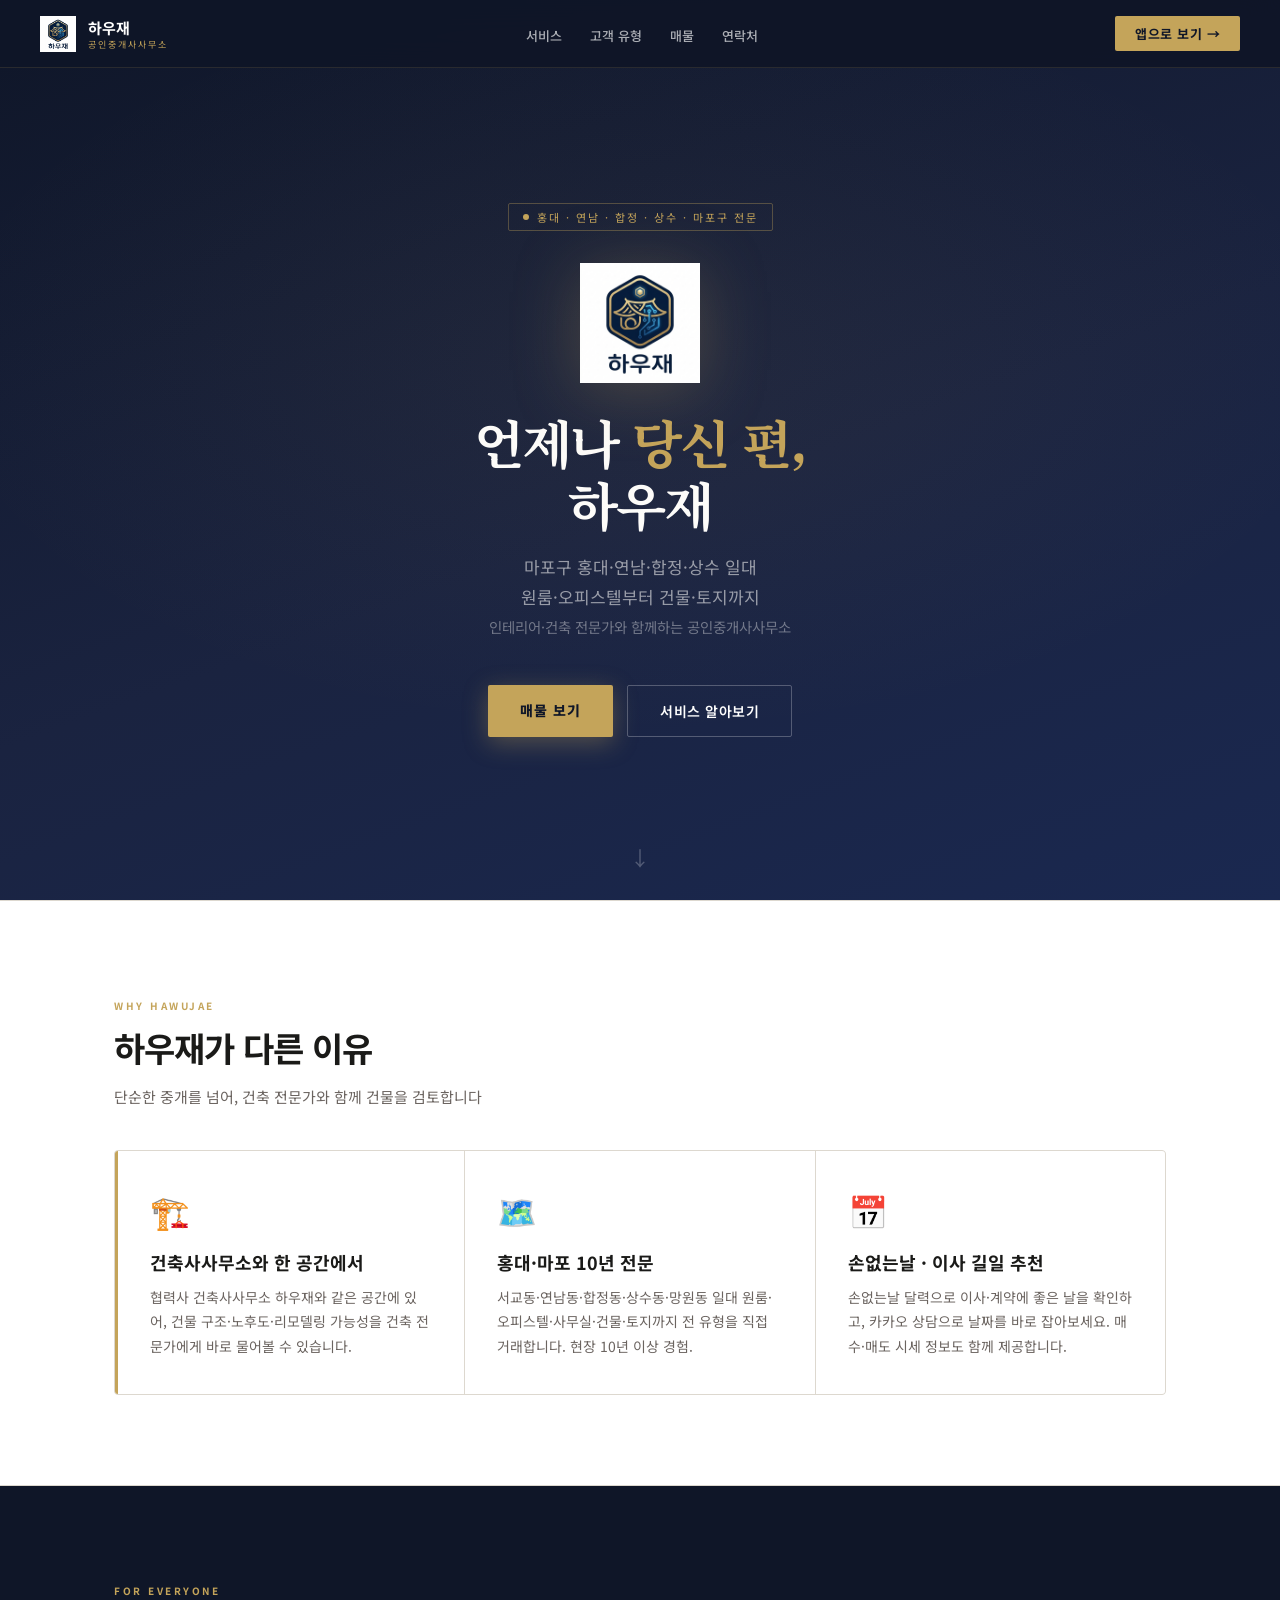
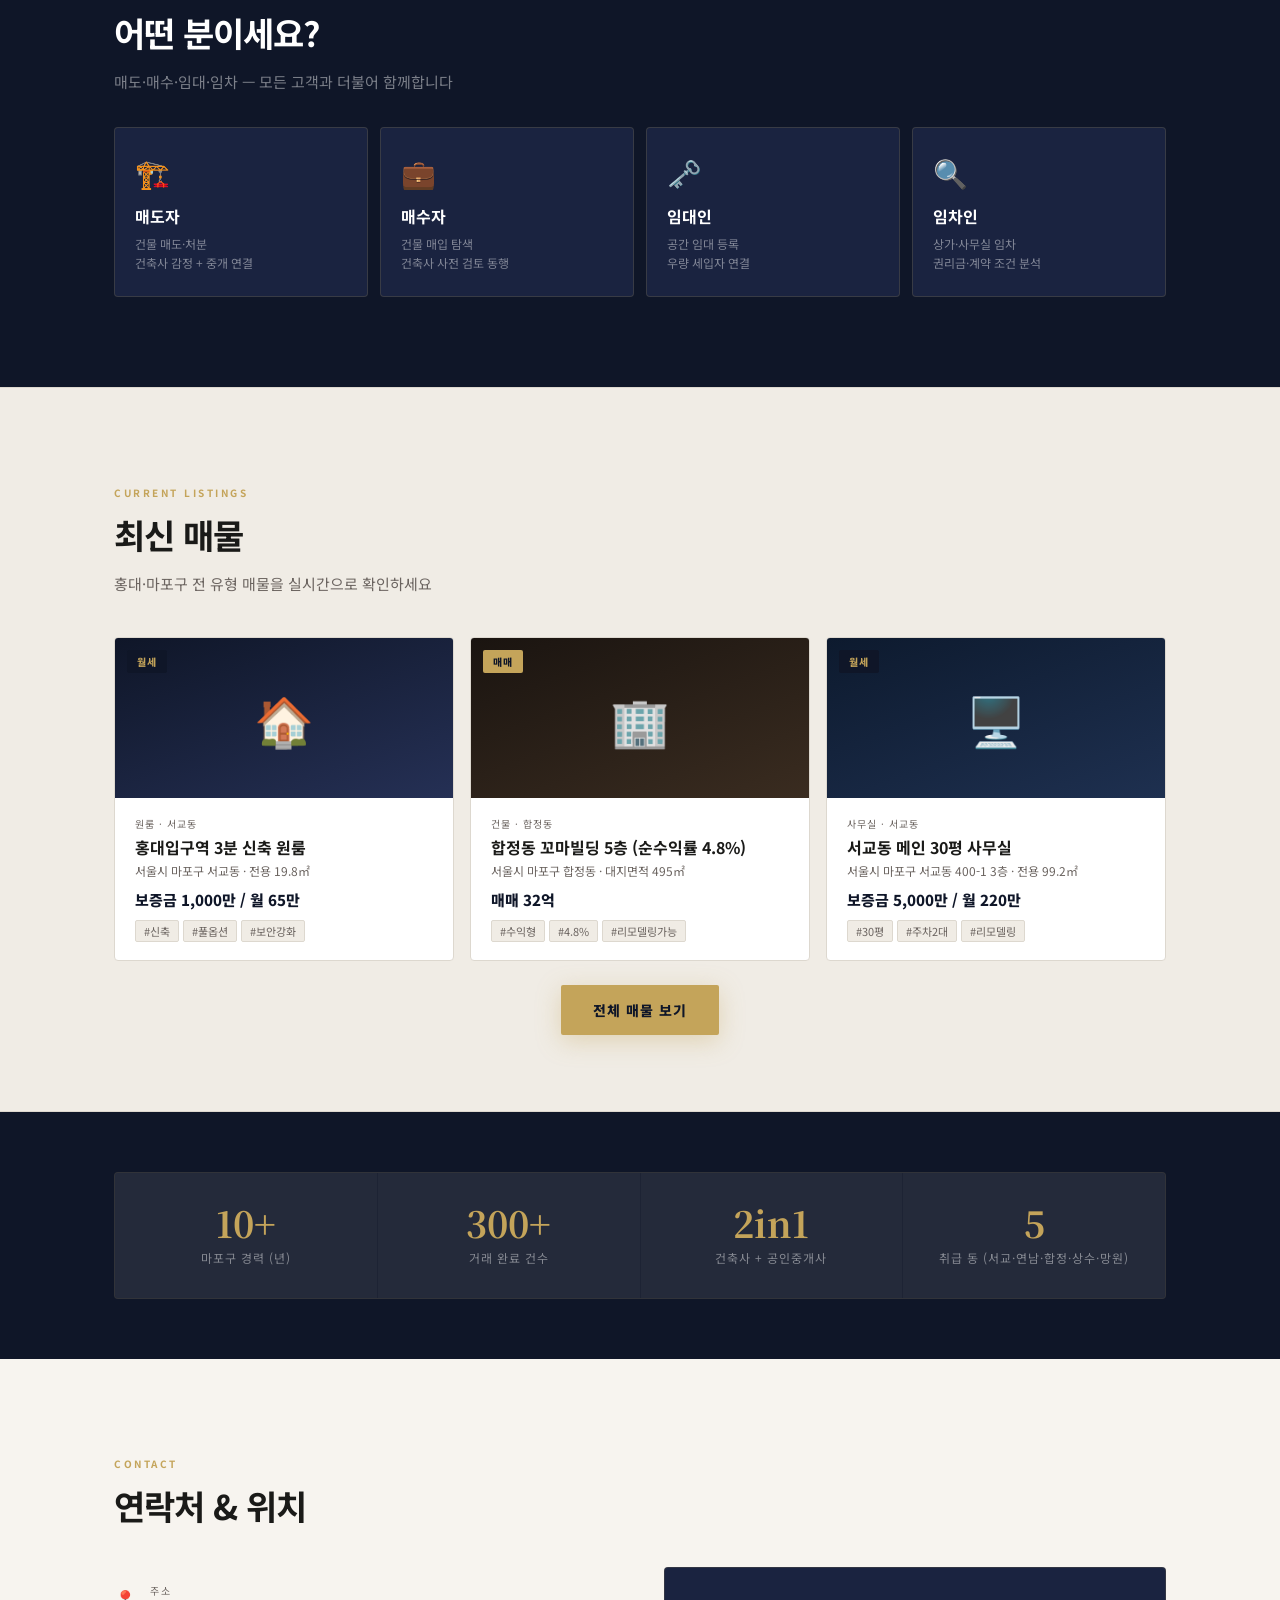
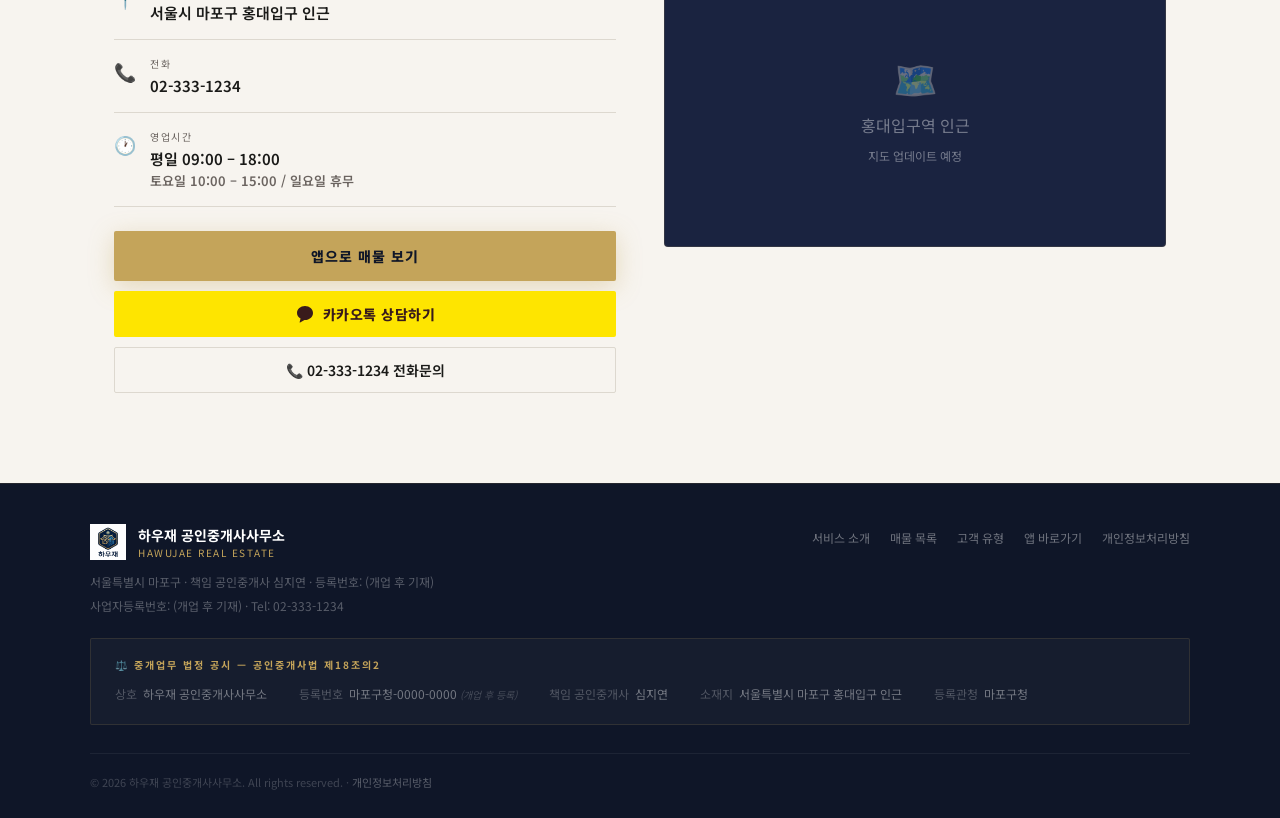
==== commit ad55de93: "슬로건 변경: '당신 편, 하우재' + 포지셔닝 수정 - 히어로: '홍대 건물, 건축사가 확인합니다' → '언제나 당신 편, 하우재' - 서브텍스트: 지역·매물 범위 명시 + '전" ====
--- a/index.html
+++ b/index.html
@@ -13,7 +13,7 @@
   <meta property="og:type"        content="website">
   <meta property="og:url"         content="https://econature7-lab.github.io/howjae/">
   <meta property="og:title"       content="하우재 공인중개사사무소 | 홍대·마포 부동산">
-  <meta property="og:description" content="홍대 건물, 중개사가 잡고 건축사가 확인합니다. 건축사+공인중개사 병설 원스톱 서비스.">
+  <meta property="og:description" content="언제나 당신 편, 하우재. 마포구 홍대·연남·합정·상수 일대 부동산 전문 공인중개사사무소.">
   <meta property="og:image"       content="https://econature7-lab.github.io/howjae/assets/logo.png">
   <meta property="og:site_name"   content="하우재 공인중개사사무소">
   <meta property="og:locale"      content="ko_KR">
@@ -21,7 +21,7 @@
   <!-- Twitter Card -->
   <meta name="twitter:card"        content="summary">
   <meta name="twitter:title"       content="하우재 공인중개사사무소 | 홍대·마포 부동산">
-  <meta name="twitter:description" content="건축사+공인중개사 병설 — 홍대·연남·합정·상수 전문">
+  <meta name="twitter:description" content="언제나 당신 편, 하우재 — 홍대·연남·합정·상수 전문 공인중개사사무소">
   <meta name="twitter:image"       content="https://econature7-lab.github.io/howjae/assets/logo.png">
 
   <title>하우재 공인중개사사무소 | 홍대·마포 부동산</title>
@@ -263,12 +263,13 @@
   </div>
   <img src="assets/logo.png" class="hero-logo" alt="하우재">
   <h1 class="hero-title">
-    홍대 건물,<br>
-    <span class="hero-title-gold">중개사가 잡고<br>건축사가 확인합니다</span>
+    언제나 <span class="hero-title-gold">당신 편,</span><br>
+    하우재
   </h1>
   <p class="hero-sub">
-    건축사 + 공인중개사 병설 — 원스톱 서비스<br>
-    매물 중개부터 건물 진단·리모델링 검토까지
+    마포구 홍대·연남·합정·상수 일대<br>
+    원룸·오피스텔부터 건물·토지까지<br>
+    <span style="font-size:.85em;color:rgba(255,255,255,.38)">인테리어·건축 전문가와 함께하는 공인중개사사무소</span>
   </p>
   <div class="hero-btns">
     <a href="app.html" class="btn-primary">매물 보기</a>
@@ -286,8 +287,8 @@
     <div class="features-grid">
       <div class="feature-card">
         <div class="feature-icon">🏗️</div>
-        <div class="feature-title">건축사 + 공인중개사 병설</div>
-        <div class="feature-desc">건물 매입 시 중개사가 매물을 잡고, 건축사가 구조·노후도·리모델링 가능성을 현장에서 함께 검토합니다. 국내 유일한 병설 원스톱 서비스.</div>
+        <div class="feature-title">건축사사무소와 한 공간에서</div>
+        <div class="feature-desc">협력사 건축사사무소 하우재와 같은 공간에 있어, 건물 구조·노후도·리모델링 가능성을 건축 전문가에게 바로 물어볼 수 있습니다.</div>
       </div>
       <div class="feature-card">
         <div class="feature-icon">🗺️</div>
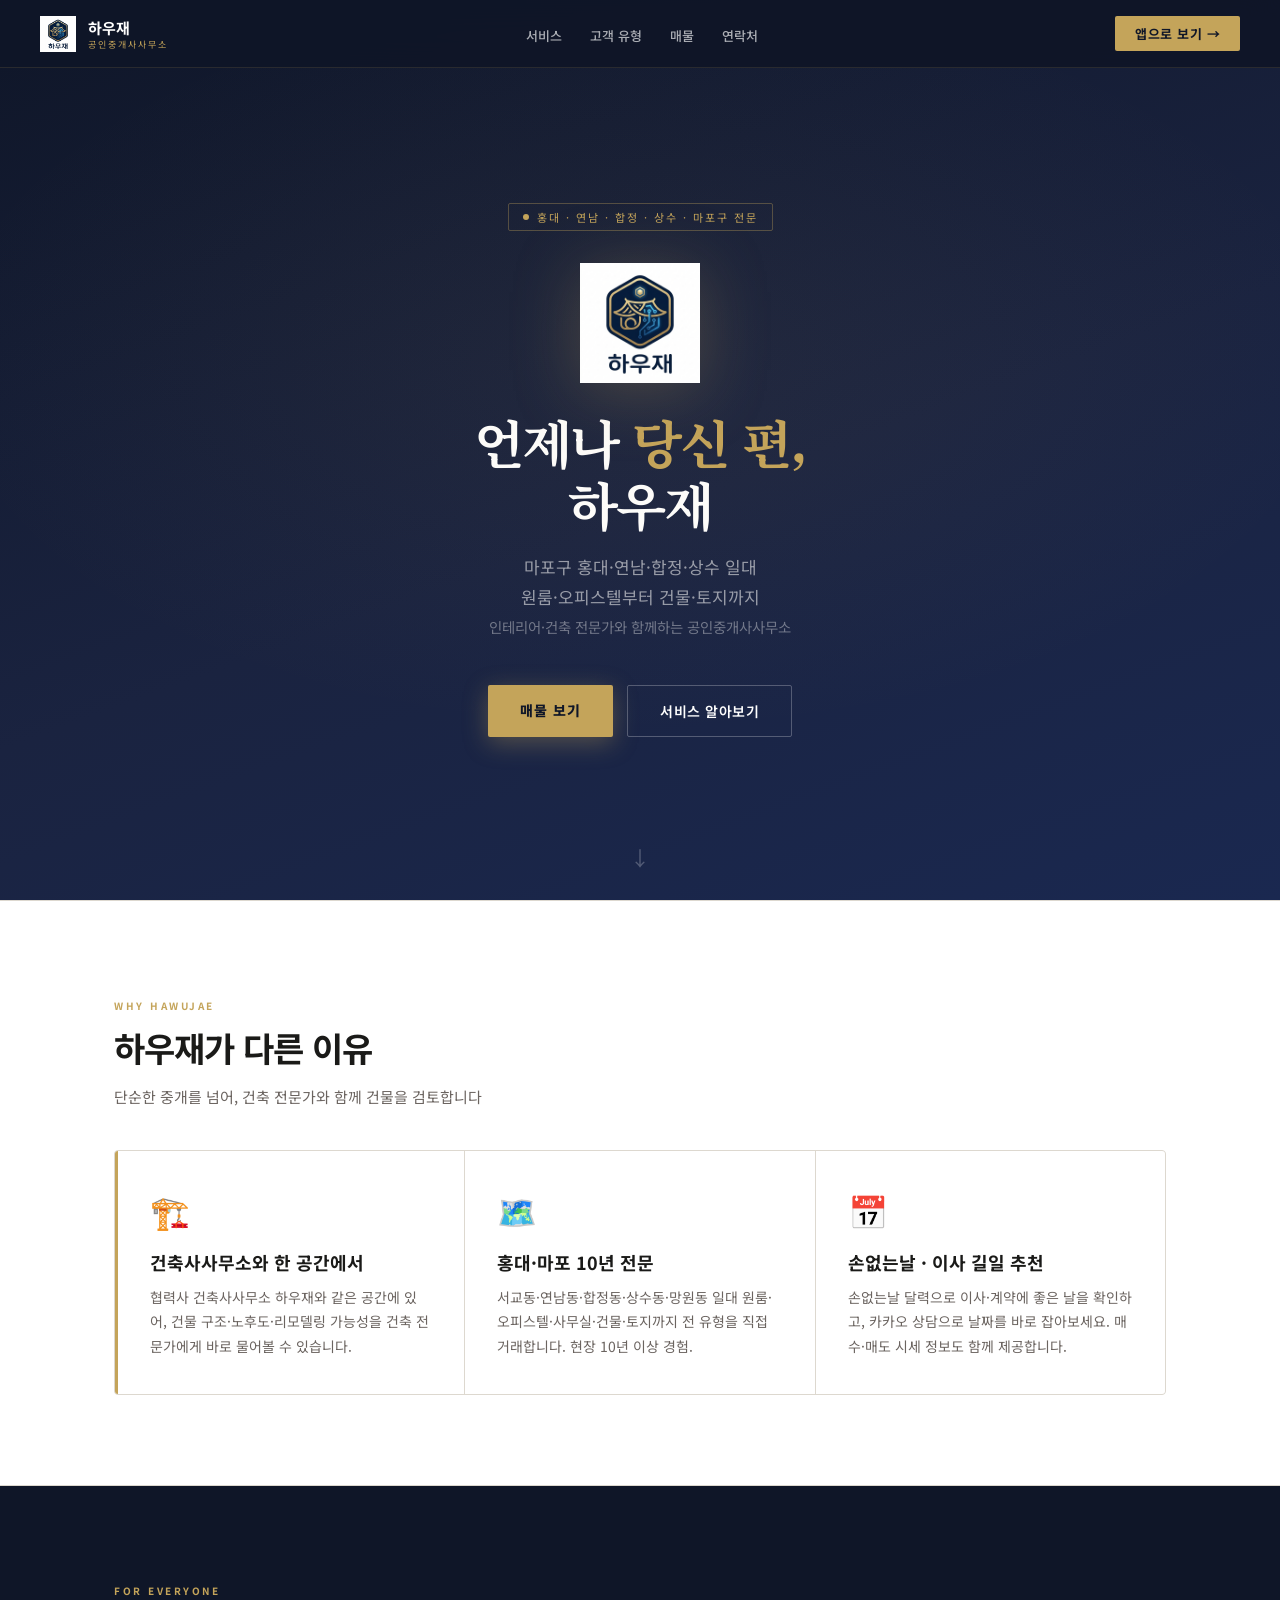
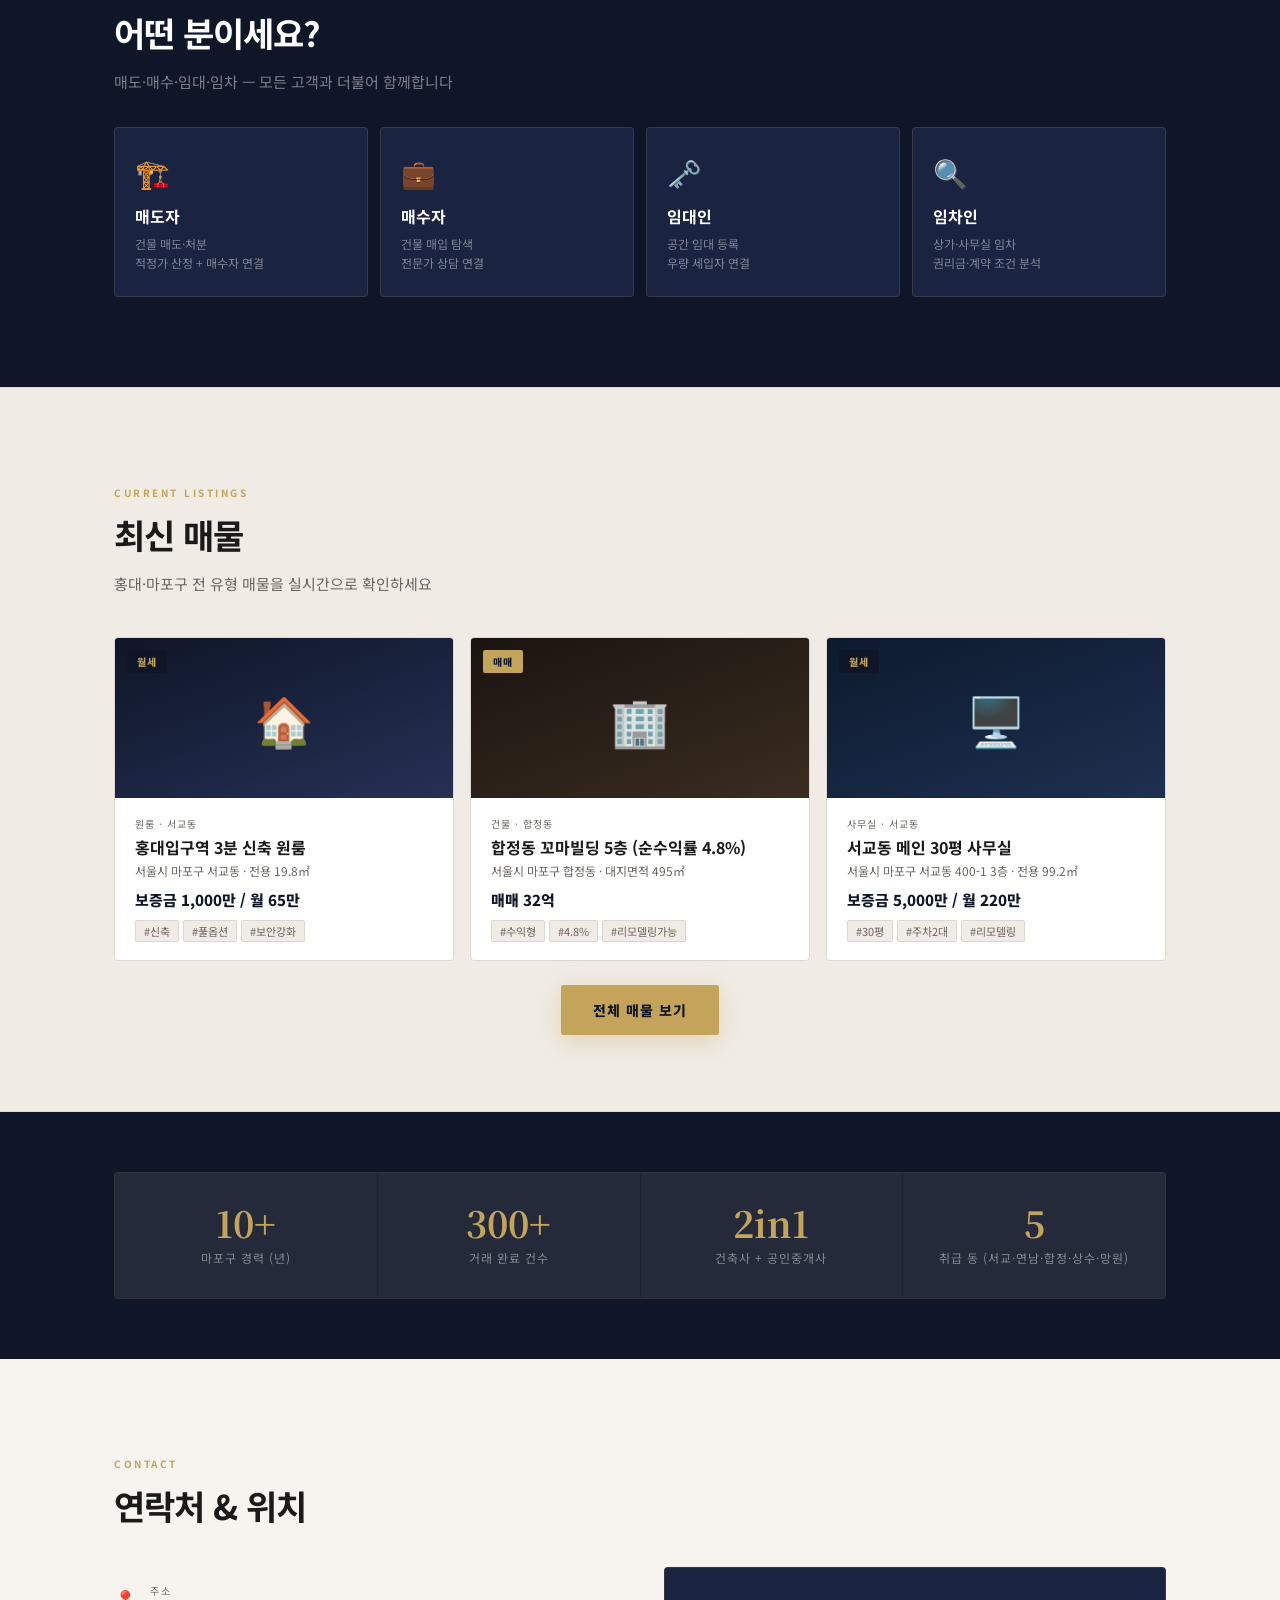
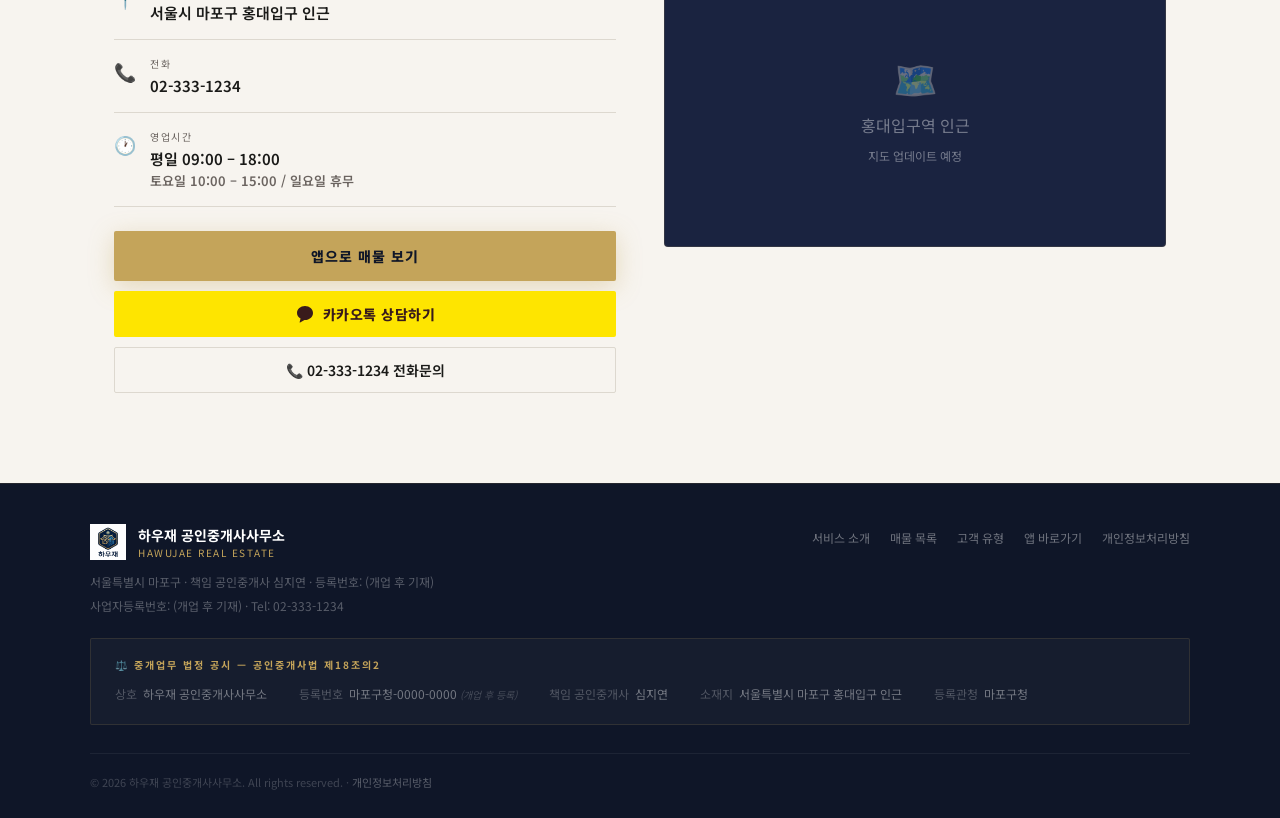
==== commit c0e79bd7: "구 포지셔닝 문구 전체 제거: '건축사 감정/사전검토/원스톱' → 중립 표현 - index.html 고객카드: '건축사 감정+중개 연결' → '적정가 산정+매수자 연결' - ind" ====
--- a/index.html
+++ b/index.html
@@ -314,12 +314,12 @@
       <a href="app.html" class="customer-card">
         <div class="customer-icon">🏗️</div>
         <div class="customer-title">매도자</div>
-        <div class="customer-desc">건물 매도·처분<br>건축사 감정 + 중개 연결</div>
+        <div class="customer-desc">건물 매도·처분<br>적정가 산정 + 매수자 연결</div>
       </a>
       <a href="app.html" class="customer-card">
         <div class="customer-icon">💼</div>
         <div class="customer-title">매수자</div>
-        <div class="customer-desc">건물 매입 탐색<br>건축사 사전 검토 동행</div>
+        <div class="customer-desc">건물 매입 탐색<br>전문가 상담 연결</div>
       </a>
       <a href="app.html" class="customer-card">
         <div class="customer-icon">🗝️</div>
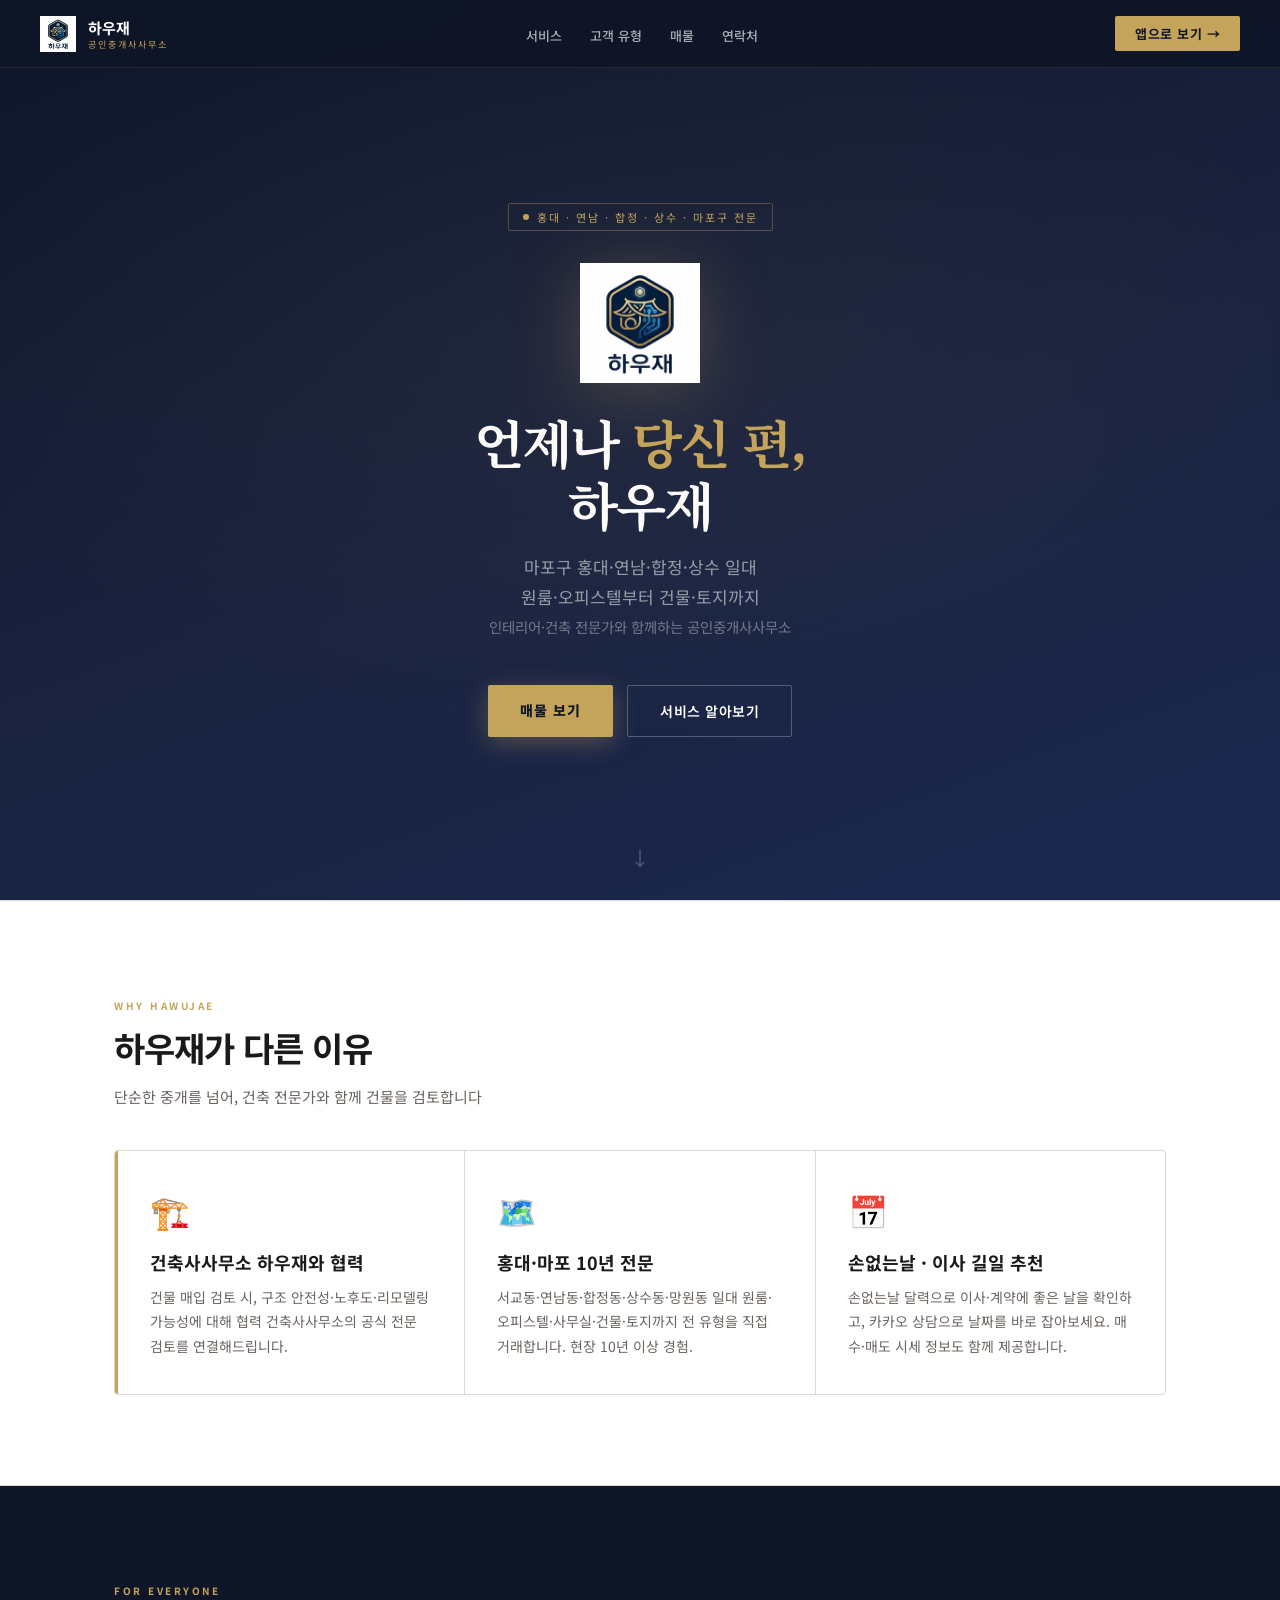
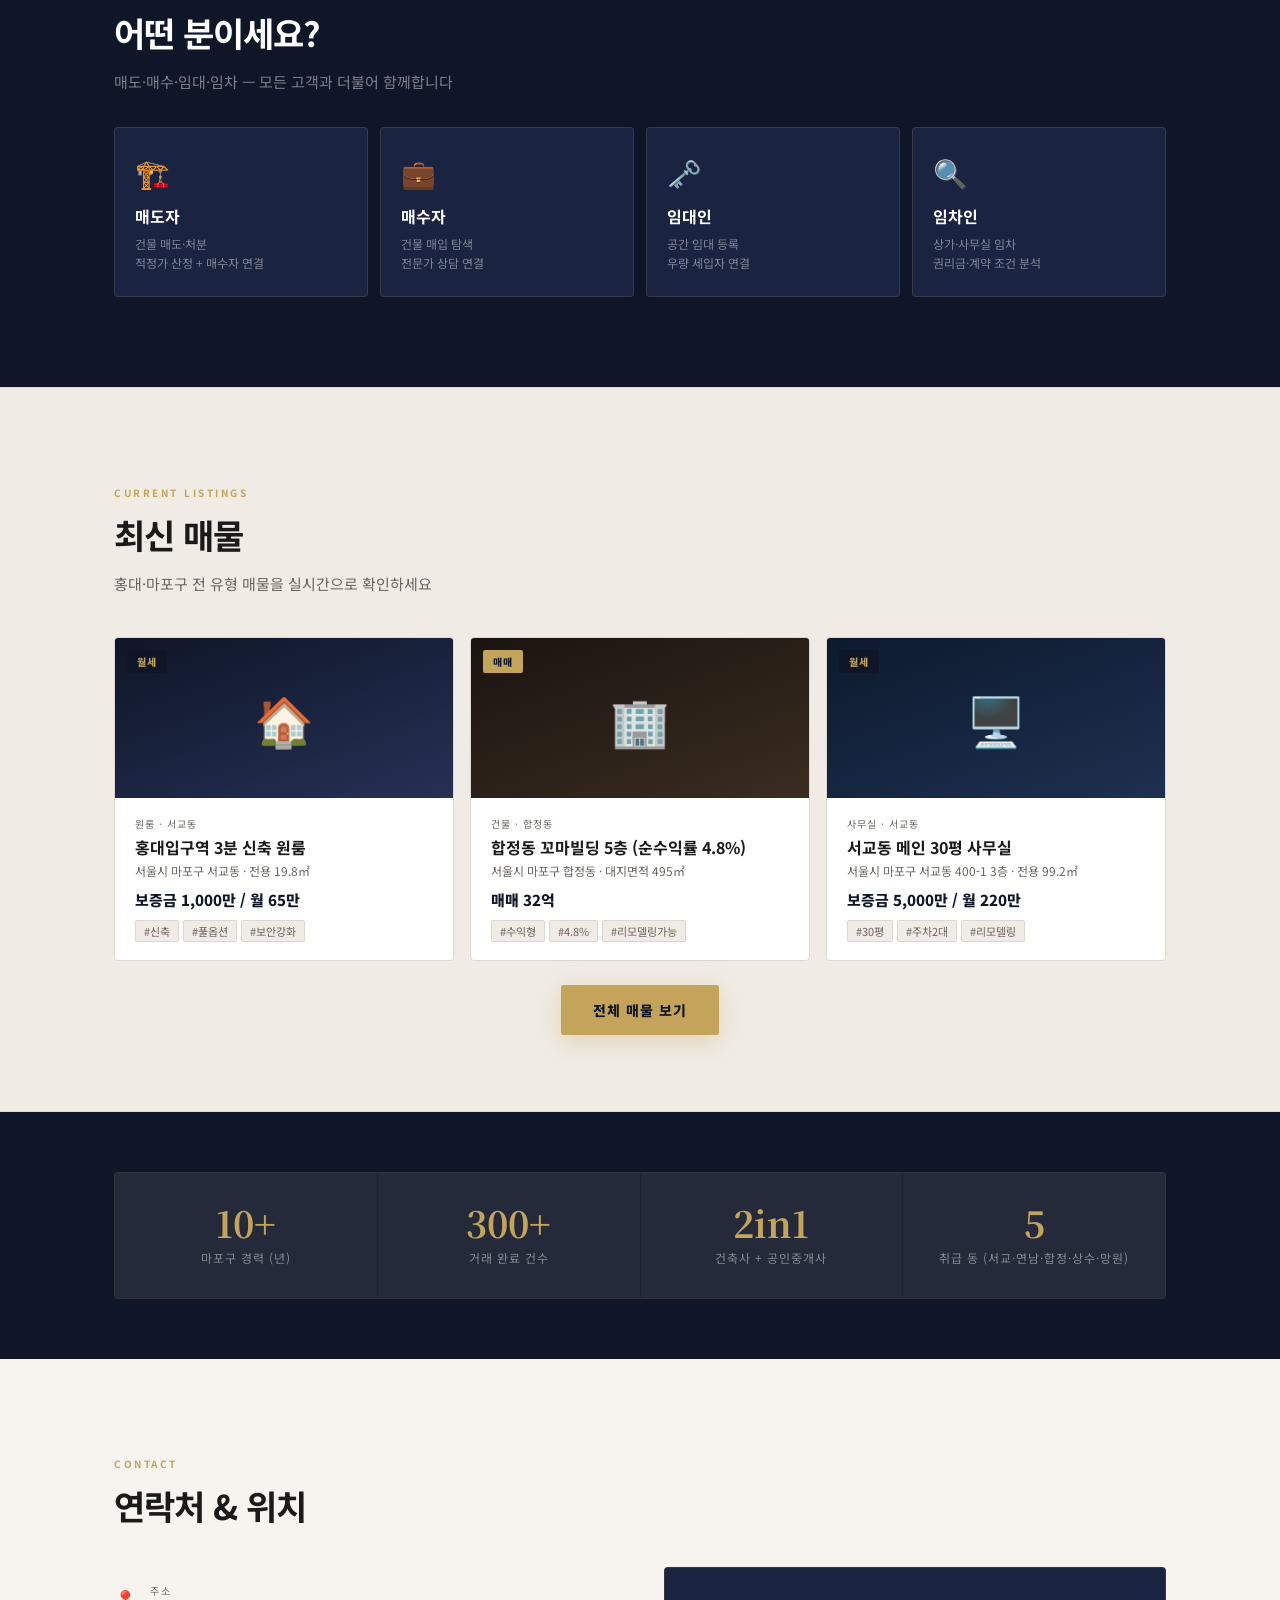
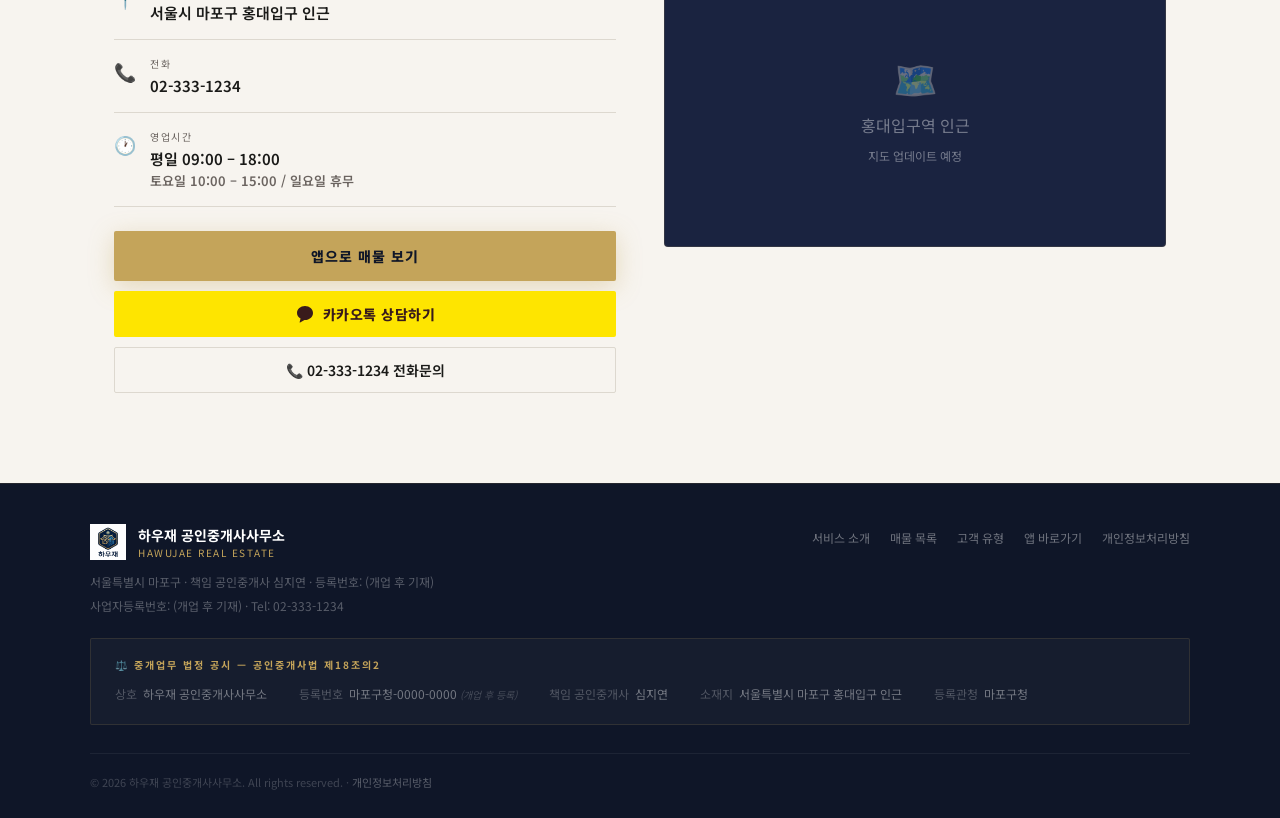
==== commit c867812e: "fix: 건축사 협력 섹션 문구 개선 — 전문 검토 연결 표현으로 격상" ====
--- a/index.html
+++ b/index.html
@@ -287,8 +287,8 @@
     <div class="features-grid">
       <div class="feature-card">
         <div class="feature-icon">🏗️</div>
-        <div class="feature-title">건축사사무소와 한 공간에서</div>
-        <div class="feature-desc">협력사 건축사사무소 하우재와 같은 공간에 있어, 건물 구조·노후도·리모델링 가능성을 건축 전문가에게 바로 물어볼 수 있습니다.</div>
+        <div class="feature-title">건축사사무소 하우재와 협력</div>
+        <div class="feature-desc">건물 매입 검토 시, 구조 안전성·노후도·리모델링 가능성에 대해 협력 건축사사무소의 공식 전문 검토를 연결해드립니다.</div>
       </div>
       <div class="feature-card">
         <div class="feature-icon">🗺️</div>
